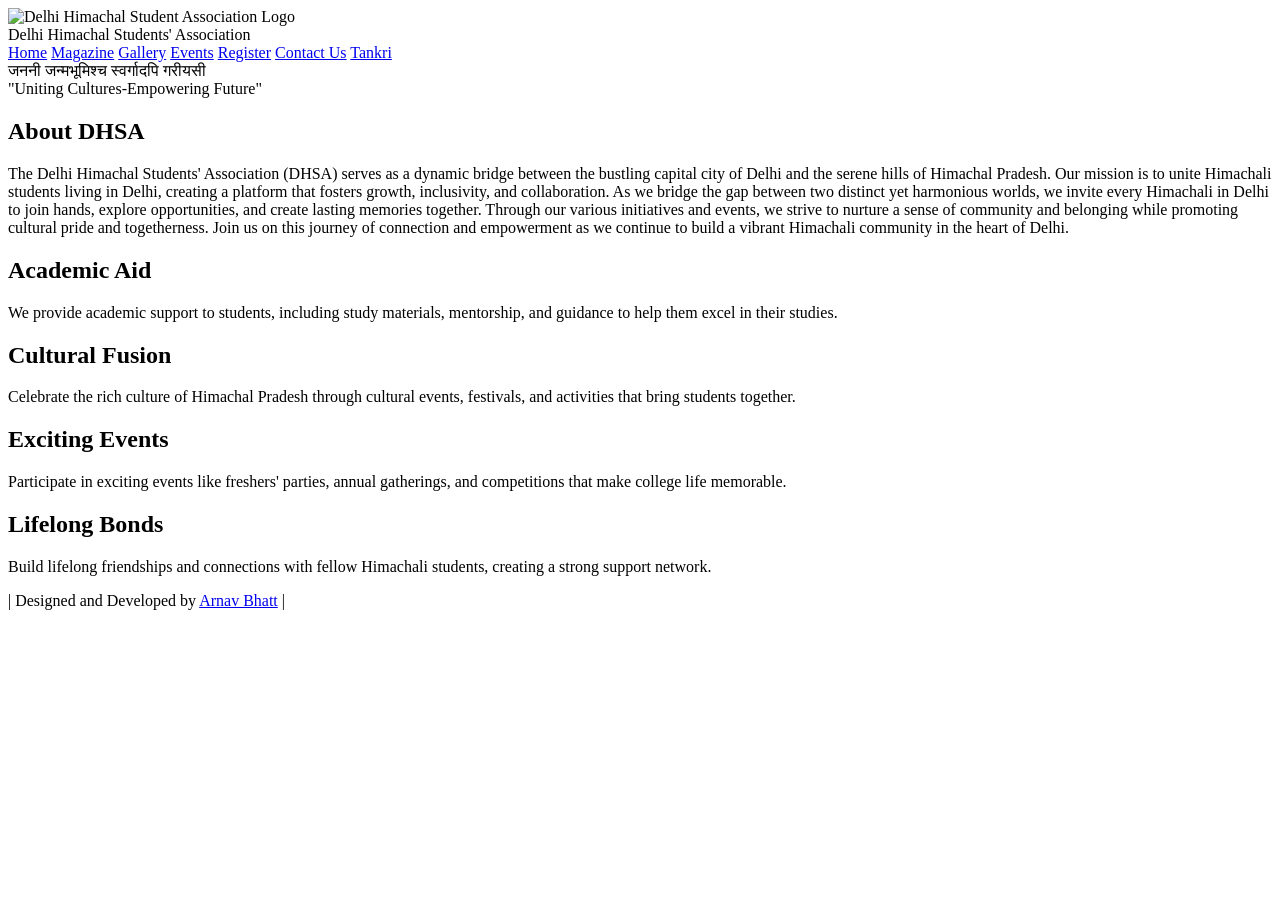
==== index.html @ e5ea649a "Update index.html" ====
<!DOCTYPE html>
<html lang="en">
<head>
    <meta charset="UTF-8">
    <meta name="viewport" content="width=device-width, initial-scale=1.0">
    <title>Delhi Himachal Student Association</title>
    <link rel="stylesheet" href="home.css">
    <link rel="preconnect" href="https://fonts.googleapis.com">
    <link rel="preconnect" href="https://fonts.gstatic.com" crossorigin>
    <link href="https://fonts.googleapis.com/css2?family=Playwrite+GB+S:ital,wght@0,100..400;1,100..400&display=swap" rel="stylesheet">
    <link href="https://fonts.googleapis.com/css2?family=Audiowide&family=Playwrite+GB+S:ital,wght@0,100..400;1,100..400&display=swap" rel="stylesheet">
</head>
<body>
    <div class="header-container">
        <div class="logo-container">
            <img src="background/logo.png" class="logo" alt="Delhi Himachal Student Association Logo">
            <div class="association-name">
                Delhi Himachal Students' Association
            </div>
        </div>
        <div class="navbar">
            <a href="home.html">Home</a>
            <a href="magazine.html">Magazine</a>
            <a href="gallery.html">Gallery</a>
            <a href="events.html">Events</a>
            <a href="register.html">Register</a>
            <a href="contact.html">Contact Us</a>
            <a href="tankri.html">Tankri</a>
            
        </div>
    </div>
    <div class="hinditext">
        जननी जन्मभूमिश्च स्वर्गादपि गरीयसी
    </div>
    <div class="engtext">
        "Uniting Cultures-Empowering Future"
    </div>
    <div class="about-dhsa">
        <h2>About DHSA</h2>
        <p>
            The Delhi Himachal Students' Association (DHSA) serves as a dynamic bridge between the bustling capital city of Delhi and the serene hills of Himachal Pradesh. Our mission is to unite Himachali students living in Delhi, creating a platform that fosters growth, inclusivity, and collaboration.

            As we bridge the gap between two distinct yet harmonious worlds, we invite every Himachali in Delhi to join hands, explore opportunities, and create lasting memories together. Through our various initiatives and events, we strive to nurture a sense of community and belonging while promoting cultural pride and togetherness.
            
            Join us on this journey of connection and empowerment as we continue to build a vibrant Himachali community in the heart of Delhi.
        </p>            
    </div>

    <!-- New Section: 4 Boxes in a 2x2 Matrix -->
    <div class="boxes-container">
        <div class="box">
            <h2>Academic Aid</h2>
            <p>
                We provide academic support to students, including study materials, mentorship, and guidance to help them excel in their studies.
            </p>
        </div>
        <div class="box">
            <h2>Cultural Fusion</h2>
            <p>
                Celebrate the rich culture of Himachal Pradesh through cultural events, festivals, and activities that bring students together.
            </p>
        </div>
        <div class="box">
            <h2>Exciting Events</h2>
            <p>
                Participate in exciting events like freshers' parties, annual gatherings, and competitions that make college life memorable.
            </p>
        </div>
        <div class="box">
            <h2>Lifelong Bonds</h2>
            <p>
                Build lifelong friendships and connections with fellow Himachali students, creating a strong support network.
            </p>
        </div>
    </div>

    <footer>
        | Designed and Developed by <a href="https://www.linkedin.com/in/arnav-kumar-7a6a58254/">Arnav Bhatt</a> |
    </footer>
</body>
</html>
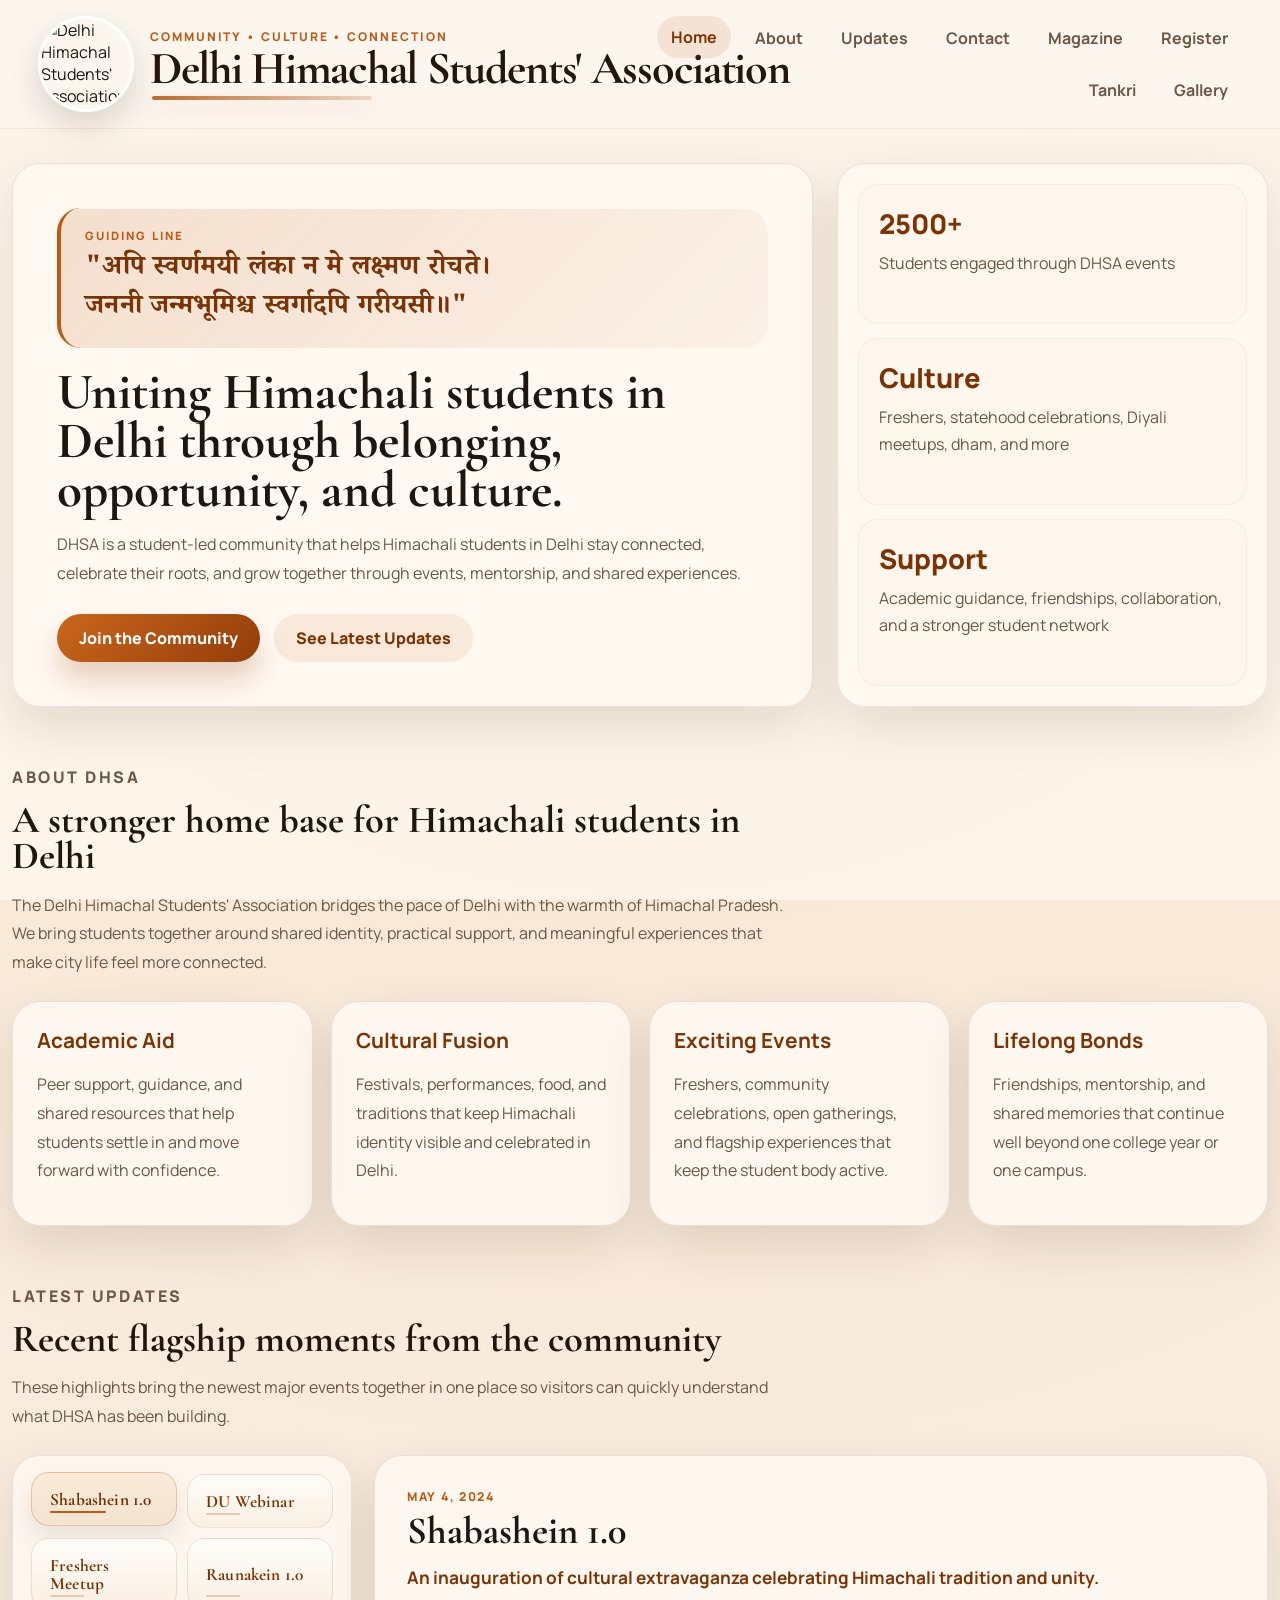
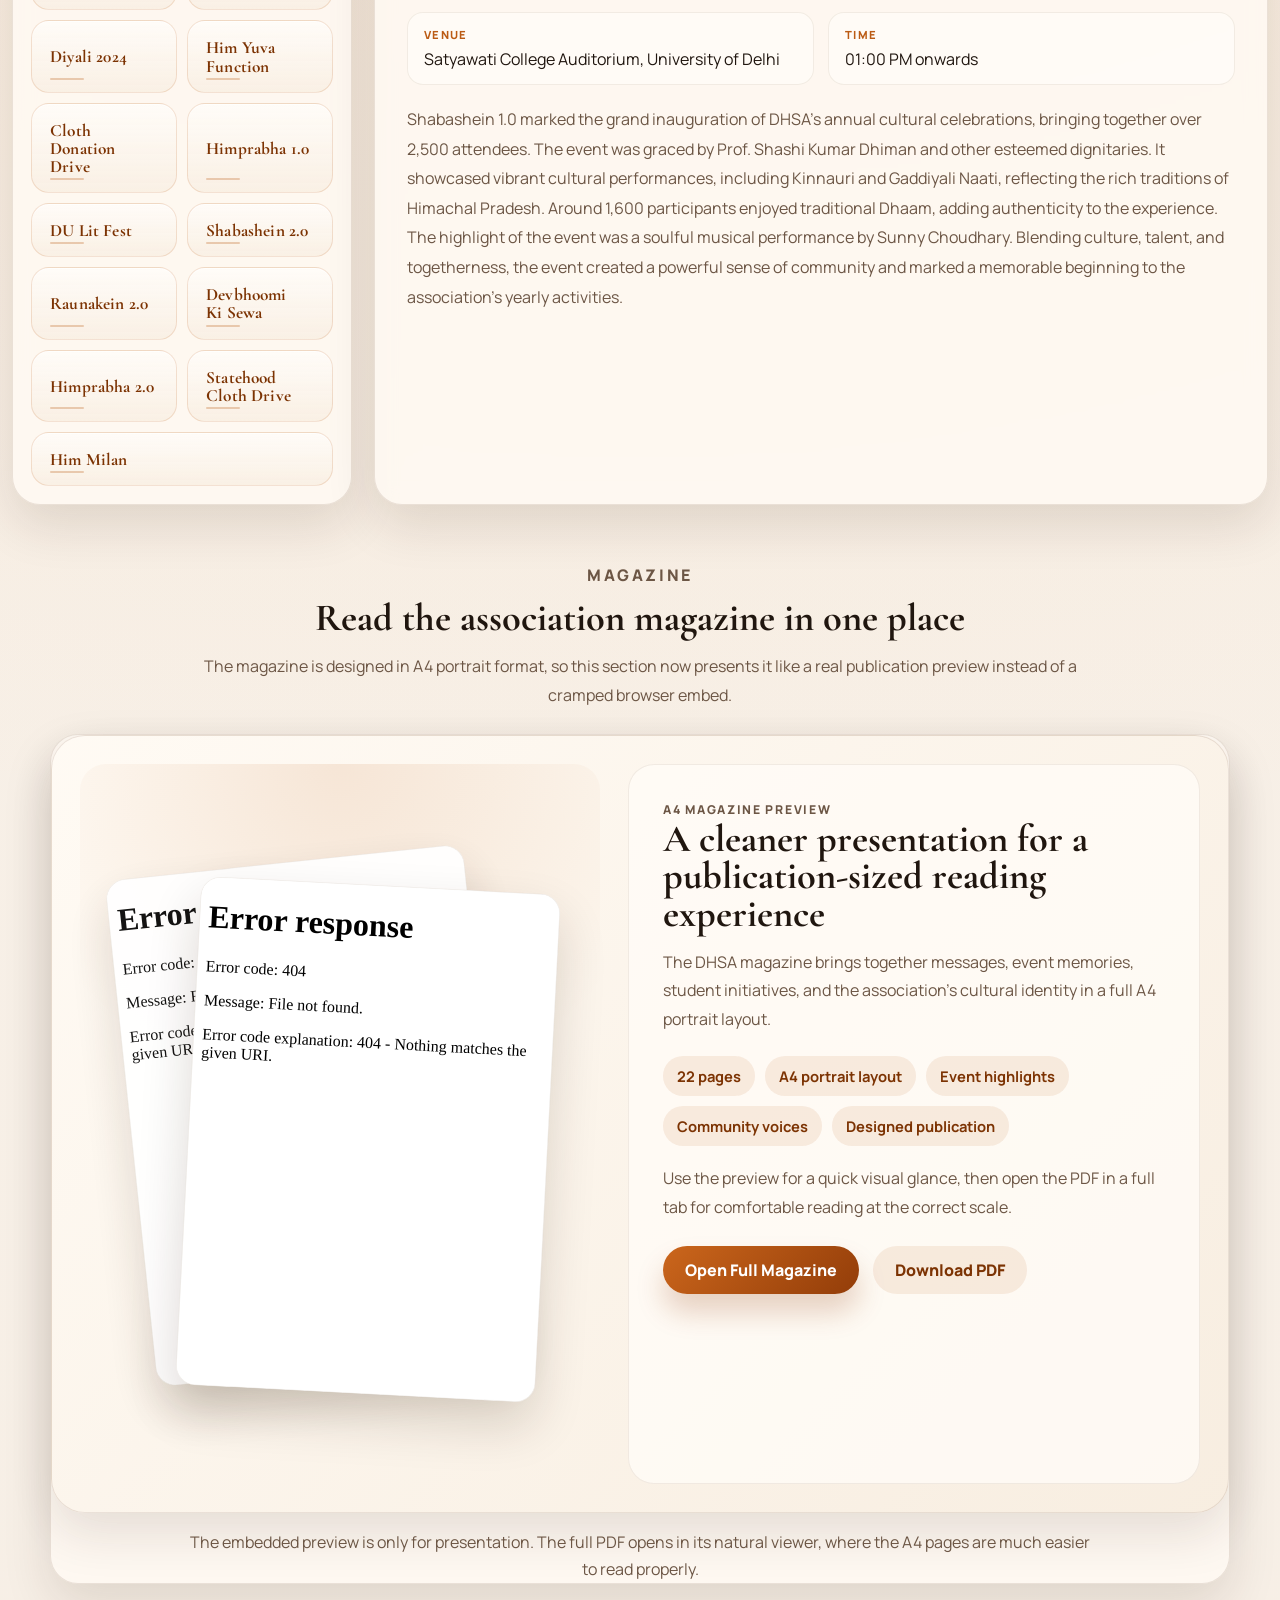
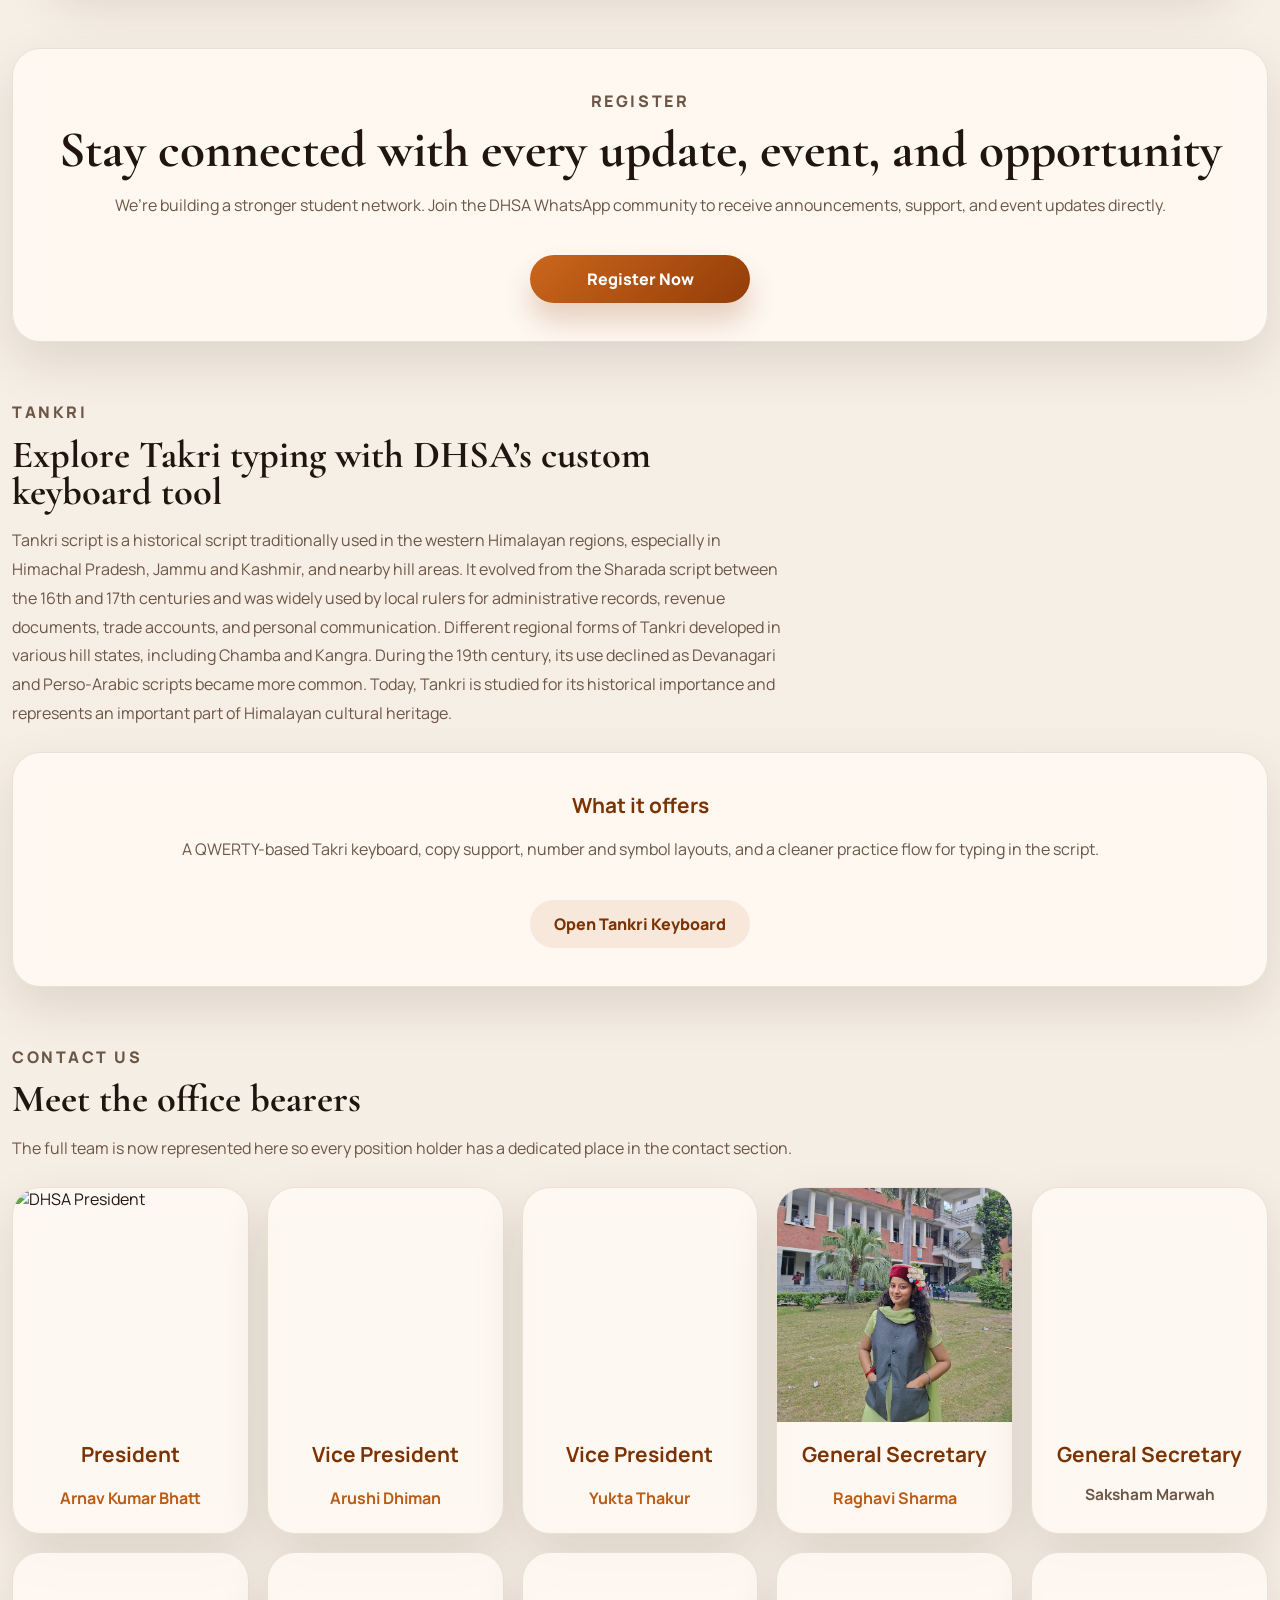
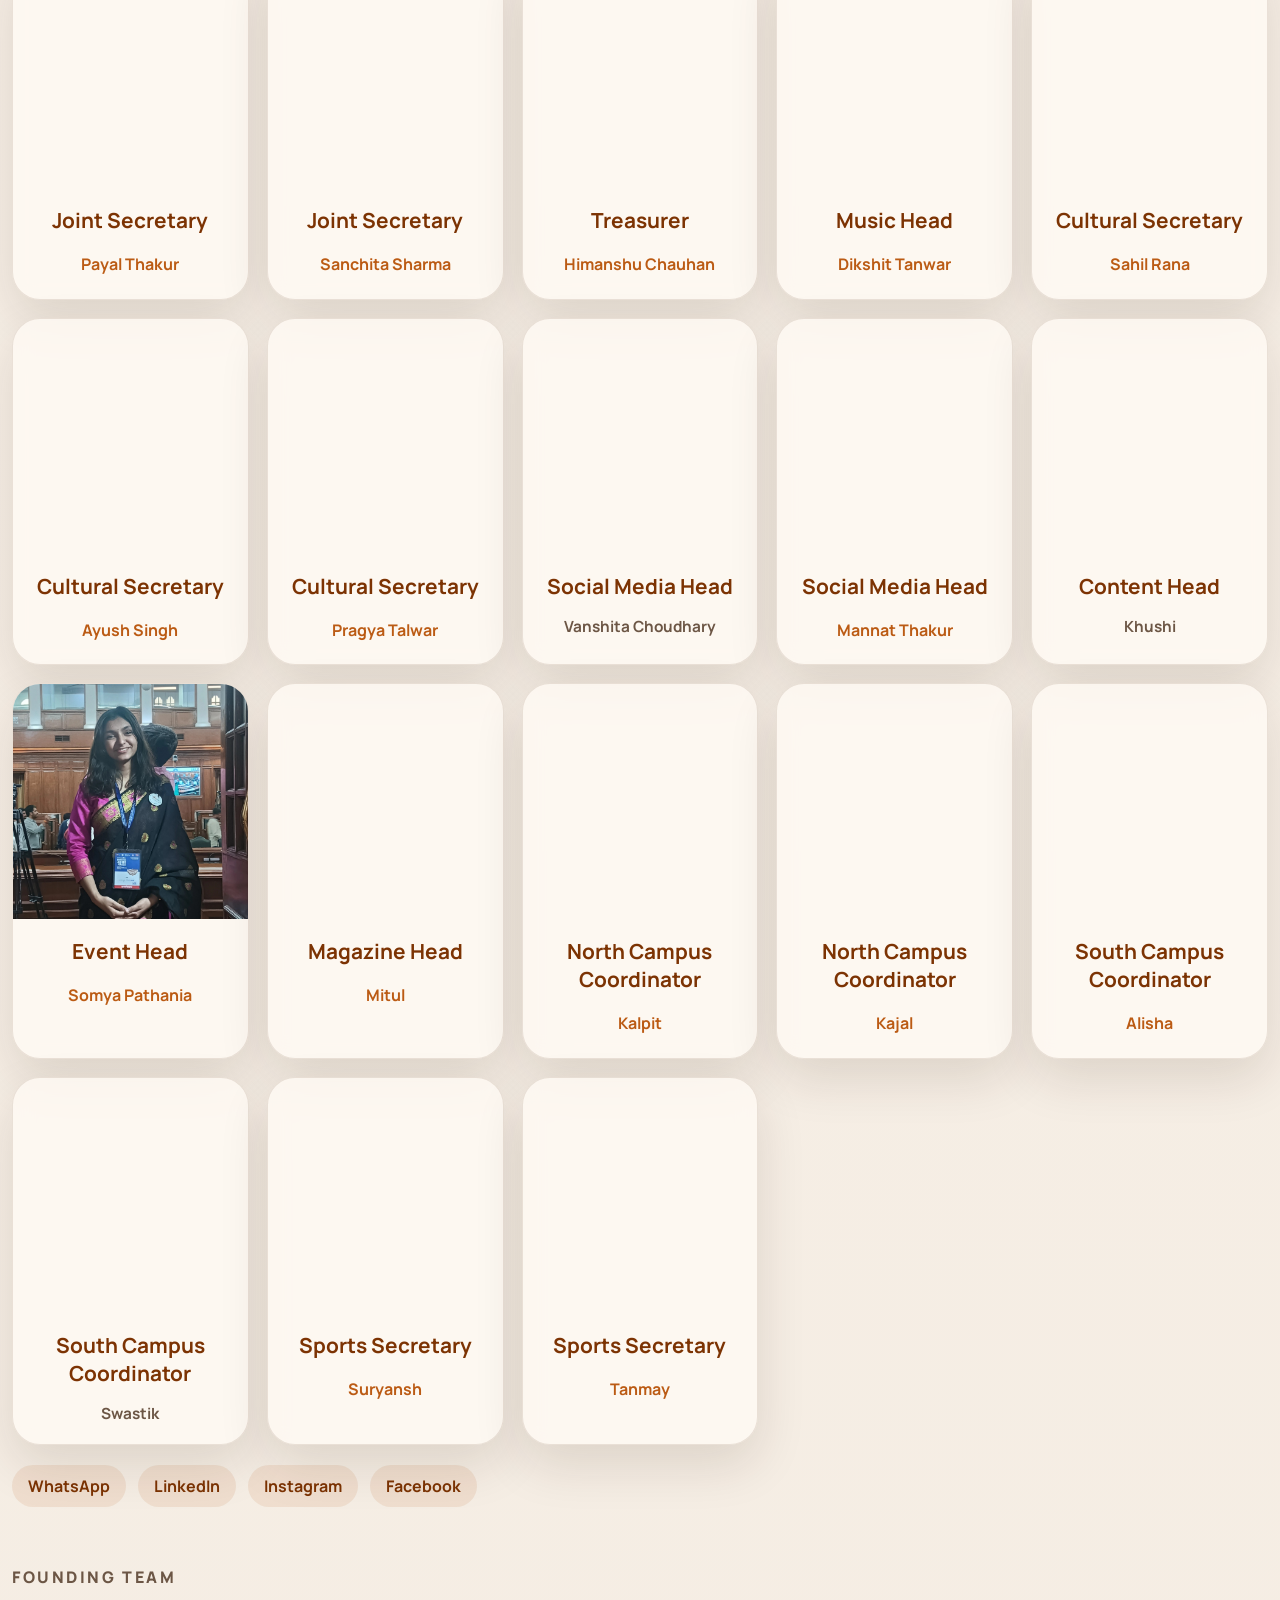
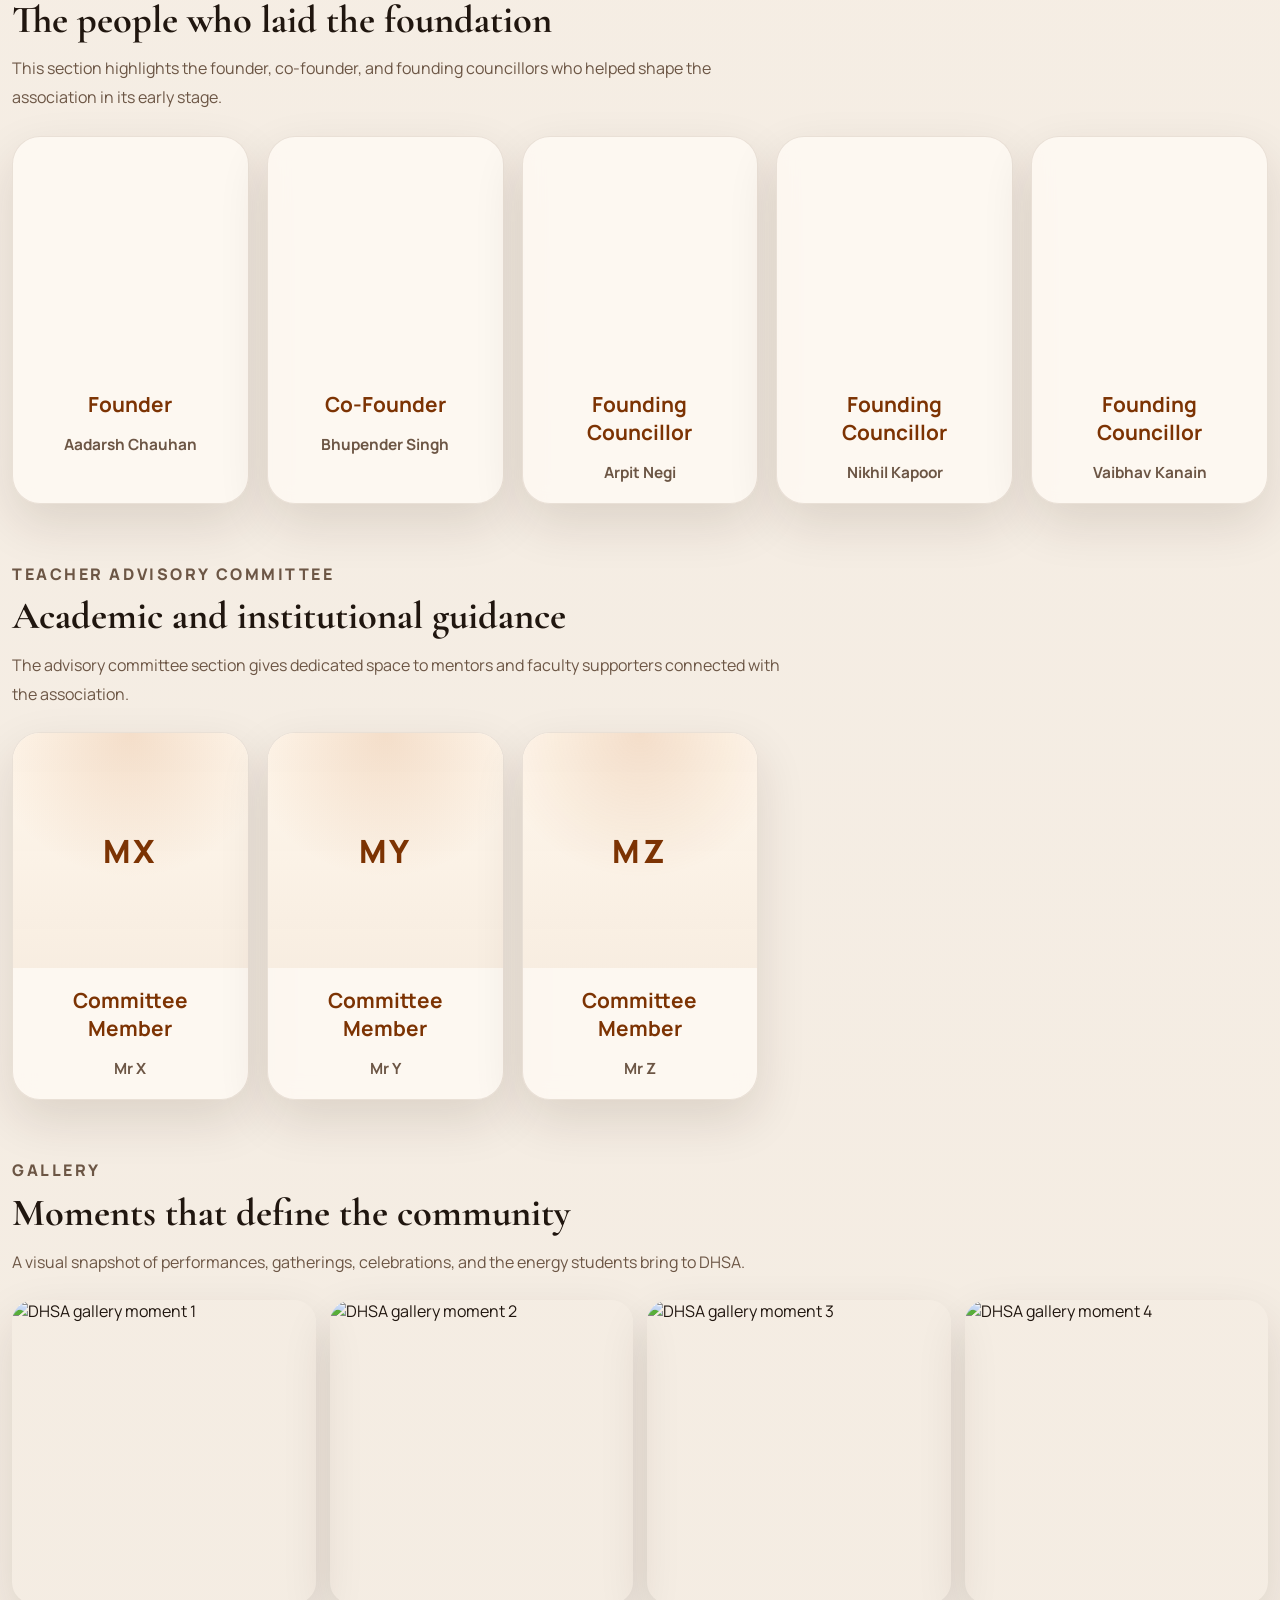
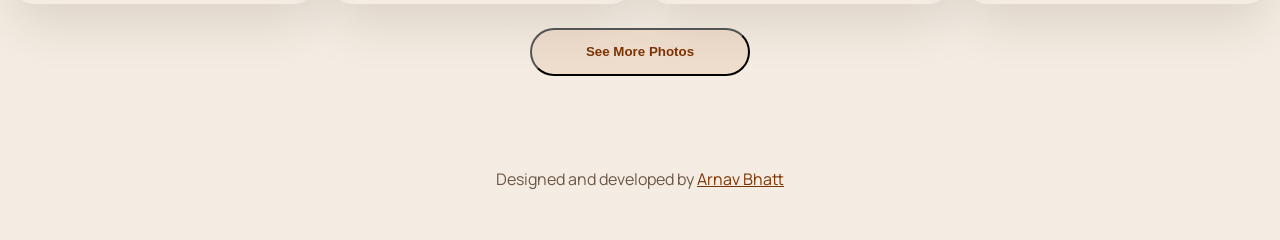
==== commit 23fc573e: "initial git-init" ====
--- a/index.html
+++ b/index.html
@@ -3,79 +3,645 @@
 <head>
     <meta charset="UTF-8">
     <meta name="viewport" content="width=device-width, initial-scale=1.0">
-    <title>Delhi Himachal Student Association</title>
+    <meta name="description" content="Delhi Himachal Students' Association connects Himachali students in Delhi through culture, support, events, and community.">
+    <title>Delhi Himachal Students' Association</title>
     <link rel="stylesheet" href="home.css">
-    <link rel="preconnect" href="https://fonts.googleapis.com">
-    <link rel="preconnect" href="https://fonts.gstatic.com" crossorigin>
-    <link href="https://fonts.googleapis.com/css2?family=Playwrite+GB+S:ital,wght@0,100..400;1,100..400&display=swap" rel="stylesheet">
-    <link href="https://fonts.googleapis.com/css2?family=Audiowide&family=Playwrite+GB+S:ital,wght@0,100..400;1,100..400&display=swap" rel="stylesheet">
 </head>
 <body>
-    <div class="header-container">
-        <div class="logo-container">
-            <img src="background/logo.png" class="logo" alt="Delhi Himachal Student Association Logo">
-            <div class="association-name">
-                Delhi Himachal Students' Association
+    <header class="site-header">
+        <div class="brand">
+            <img src="background/logo.png" alt="Delhi Himachal Students' Association logo" class="brand-logo" width="96" height="96" fetchpriority="high">
+            <div>
+                <p class="brand-kicker">Community • Culture • Connection</p>
+                <h1 class="brand-title">Delhi Himachal Students' Association</h1>
             </div>
         </div>
-        <div class="navbar">
-            <a href="home.html">Home</a>
-            <a href="magazine.html">Magazine</a>
-            <a href="gallery.html">Gallery</a>
-            <a href="events.html">Events</a>
-            <a href="register.html">Register</a>
-            <a href="contact.html">Contact Us</a>
-            <a href="tankri.html">Tankri</a>
-            
-        </div>
-    </div>
-    <div class="hinditext">
-        जननी जन्मभूमिश्च स्वर्गादपि गरीयसी
-    </div>
-    <div class="engtext">
-        "Uniting Cultures-Empowering Future"
-    </div>
-    <div class="about-dhsa">
-        <h2>About DHSA</h2>
-        <p>
-            The Delhi Himachal Students' Association (DHSA) serves as a dynamic bridge between the bustling capital city of Delhi and the serene hills of Himachal Pradesh. Our mission is to unite Himachali students living in Delhi, creating a platform that fosters growth, inclusivity, and collaboration.
-
-            As we bridge the gap between two distinct yet harmonious worlds, we invite every Himachali in Delhi to join hands, explore opportunities, and create lasting memories together. Through our various initiatives and events, we strive to nurture a sense of community and belonging while promoting cultural pride and togetherness.
-            
-            Join us on this journey of connection and empowerment as we continue to build a vibrant Himachali community in the heart of Delhi.
-        </p>            
-    </div>
-
-    <!-- New Section: 4 Boxes in a 2x2 Matrix -->
-    <div class="boxes-container">
-        <div class="box">
-            <h2>Academic Aid</h2>
-            <p>
-                We provide academic support to students, including study materials, mentorship, and guidance to help them excel in their studies.
-            </p>
-        </div>
-        <div class="box">
-            <h2>Cultural Fusion</h2>
-            <p>
-                Celebrate the rich culture of Himachal Pradesh through cultural events, festivals, and activities that bring students together.
-            </p>
-        </div>
-        <div class="box">
-            <h2>Exciting Events</h2>
-            <p>
-                Participate in exciting events like freshers' parties, annual gatherings, and competitions that make college life memorable.
-            </p>
-        </div>
-        <div class="box">
-            <h2>Lifelong Bonds</h2>
-            <p>
-                Build lifelong friendships and connections with fellow Himachali students, creating a strong support network.
-            </p>
-        </div>
-    </div>
-
-    <footer>
-        | Designed and Developed by <a href="https://www.linkedin.com/in/arnav-kumar-7a6a58254/">Arnav Bhatt</a> |
+        <button class="nav-toggle" type="button" aria-expanded="false" aria-controls="primary-nav" aria-label="Toggle navigation">
+            <span></span>
+            <span></span>
+            <span></span>
+        </button>
+        <nav class="site-nav" id="primary-nav" aria-label="Primary navigation">
+            <a href="#home">Home</a>
+            <a href="#about">About</a>
+            <a href="#updates">Updates</a>
+            <a href="#contact">Contact</a>
+            <a href="#magazine">Magazine</a>
+            <a href="#register">Register</a>
+            <a href="#tankri">Tankri</a>
+            <a href="#gallery">Gallery</a>
+        </nav>
+    </header>
+
+    <main>
+        <section class="hero section" id="home">
+            <div class="hero-copy">
+                <div class="hero-quote" aria-label="Sanskrit quote">
+                    <p class="quote-label">Guiding Line</p>
+                    <p class="quote-text">"अपि स्वर्णमयी लंका न मे लक्ष्मण रोचते।<br>
+जननी जन्मभूमिश्च स्वर्गादपि गरीयसी॥"</p>
+                </div>
+                <h2>Uniting Himachali students in Delhi through belonging, opportunity, and culture.</h2>
+                <p class="hero-text">
+                    DHSA is a student-led community that helps Himachali students in Delhi stay connected, celebrate their roots, and grow together through events, mentorship, and shared experiences.
+                </p>
+                <div class="hero-actions">
+                    <a class="button button-primary" href="#register">Join the Community</a>
+                    <a class="button button-secondary" href="#updates">See Latest Updates</a>
+                </div>
+            </div>
+            <div class="hero-panel">
+                <div class="stat-card">
+                    <span class="stat-value">2500+</span>
+                    <span class="stat-label">Students engaged through DHSA events</span>
+                </div>
+                <div class="stat-card">
+                    <span class="stat-value">Culture</span>
+                    <span class="stat-label">Freshers, statehood celebrations, Diyali meetups, dham, and more</span>
+                </div>
+                <div class="stat-card">
+                    <span class="stat-value">Support</span>
+                    <span class="stat-label">Academic guidance, friendships, collaboration, and a stronger student network</span>
+                </div>
+            </div>
+        </section>
+
+        <section class="section" id="about">
+            <div class="section-heading">
+                <p class="section-kicker">About DHSA</p>
+                <h2>A stronger home base for Himachali students in Delhi</h2>
+                <p>
+                    The Delhi Himachal Students' Association bridges the pace of Delhi with the warmth of Himachal Pradesh. We bring students together around shared identity, practical support, and meaningful experiences that make city life feel more connected.
+                </p>
+            </div>
+            <div class="feature-grid">
+                <article class="feature-card">
+                    <h3>Academic Aid</h3>
+                    <p>Peer support, guidance, and shared resources that help students settle in and move forward with confidence.</p>
+                </article>
+                <article class="feature-card">
+                    <h3>Cultural Fusion</h3>
+                    <p>Festivals, performances, food, and traditions that keep Himachali identity visible and celebrated in Delhi.</p>
+                </article>
+                <article class="feature-card">
+                    <h3>Exciting Events</h3>
+                    <p>Freshers, community celebrations, open gatherings, and flagship experiences that keep the student body active.</p>
+                </article>
+                <article class="feature-card">
+                    <h3>Lifelong Bonds</h3>
+                    <p>Friendships, mentorship, and shared memories that continue well beyond one college year or one campus.</p>
+                </article>
+            </div>
+        </section>
+
+        <section class="section" id="updates">
+            <div class="section-heading">
+                <p class="section-kicker">Latest Updates</p>
+                <h2>Recent flagship moments from the community</h2>
+                <p>These highlights bring the newest major events together in one place so visitors can quickly understand what DHSA has been building.</p>
+            </div>
+            <div class="updates-shell">
+                <div class="event-links" role="tablist" aria-label="Event updates">
+                    <button class="event-link is-active" type="button" role="tab" aria-selected="true" aria-expanded="true" data-event-title="Shabashein 1.0" data-event-date="May 4, 2024" data-event-venue="Satyawati College Auditorium, University of Delhi" data-event-time="01:00 PM onwards" data-event-summary="An inauguration of cultural extravaganza celebrating Himachali tradition and unity." data-event-description="Shabashein 1.0 marked the grand inauguration of DHSA's annual cultural celebrations, bringing together over 2,500 attendees. The event was graced by Prof. Shashi Kumar Dhiman and other esteemed dignitaries. It showcased vibrant cultural performances, including Kinnauri and Gaddiyali Naati, reflecting the rich traditions of Himachal Pradesh. Around 1,600 participants enjoyed traditional Dhaam, adding authenticity to the experience. The highlight of the event was a soulful musical performance by Sunny Choudhary. Blending culture, talent, and togetherness, the event created a powerful sense of community and marked a memorable beginning to the association's yearly activities.">Shabashein 1.0</button>
+                    <button class="event-link" type="button" role="tab" aria-selected="false" aria-expanded="false" data-event-title="DU Admissions Webinar" data-event-date="August 3, 2024" data-event-venue="Online (Virtual Session)" data-event-time="11:00 AM onwards" data-event-summary="A guidance session helping students navigate DU admissions with clarity and confidence." data-event-description="The DU Admissions Webinar was organized by DHSA to assist freshers in understanding the university admission process. The session featured Prof. Suneel Kumar, who provided step-by-step guidance on form filling, fee structures, and preference list strategies. With participation from over 1,000 students, the webinar addressed common doubts and challenges faced during admissions. The interactive format allowed attendees to engage directly and gain clarity. This initiative reflected DHSA's commitment to supporting students academically and ensuring a smooth transition into university life.">DU Webinar</button>
+                    <button class="event-link" type="button" role="tab" aria-selected="false" aria-expanded="false" data-event-title="Freshers Meetup" data-event-date="September 15, 2024" data-event-venue="Seminar Hall, Ramjas College, University of Delhi" data-event-time="03:00 PM onwards" data-event-summary="A warm and interactive gathering to welcome new members into the DHSA family." data-event-description="The Freshers Meetup marked the first interactive event for new members of DHSA, creating a welcoming and friendly environment. The event encouraged open interaction between seniors and freshers, helping build meaningful connections. A lively Naati dance brought everyone together, celebrating Himachali culture and traditions. The atmosphere was filled with enthusiasm, laughter, and bonding moments. This meetup successfully laid the foundation for strong relationships within the community, ensuring that freshers felt comfortable, included, and excited to begin their journey with DHSA.">Freshers Meetup</button>
+                    <button class="event-link" type="button" role="tab" aria-selected="false" aria-expanded="false" data-event-title="Raunakein 1.0" data-event-date="September 23, 2024" data-event-venue="Ramjas College Auditorium, University of Delhi" data-event-time="12:00 PM onwards" data-event-summary="A grand freshers celebration filled with culture, performances, and connection." data-event-description="Raunakein 1.0 served as the flagship freshers event of DHSA, welcoming new members with great enthusiasm and scale. With a turnout of over 2,500 students, the event featured mesmerizing performances including Kinnauri Naati, Mix Naati, and musical acts. Distinguished guests such as D.S. Negi and academic dignitaries enhanced the event's significance. Over 3,000 attendees relished traditional Himachali Dhaam, strengthening cultural connection. The event created an energetic and inclusive atmosphere, allowing freshers to bond with seniors while celebrating shared heritage. Raunakein successfully combined entertainment, culture, and community spirit, leaving a lasting impression on everyone present.">Raunakein 1.0</button>
+                    <button class="event-link" type="button" role="tab" aria-selected="false" aria-expanded="false" data-event-title="Diyali 2024" data-event-date="October 21, 2024" data-event-venue="KMC Canteen Lawn, University of Delhi" data-event-time="Evening onwards" data-event-summary="A festive Diwali celebration blending tradition, culture, and joy." data-event-description="Diyali 2024 transformed the venue into a vibrant festive mela, celebrating the spirit of Diwali with great enthusiasm. The event featured food stalls offering Himachali delicacies, jewelry stalls, and mehndi artists, creating a lively and colorful atmosphere. Cultural performances, including singing and traditional Naati, captivated the audience and highlighted Himachali heritage. As the evening progressed, an open DJ session energized the crowd, blending tradition with modern celebration. The event brought together students from diverse backgrounds, fostering unity and festive joy while creating unforgettable memories rooted in culture and celebration.">Diyali 2024</button>
+                    <button class="event-link" type="button" role="tab" aria-selected="false" aria-expanded="false" data-event-title="Him Yuva Jan Kalyan Sangathan Function" data-event-date="November 17, 2024" data-event-venue="DTC Colony, Shaadipur, Patel Nagar, Delhi" data-event-time="Not specified" data-event-summary="A cultural showcase highlighting Himachali traditions through performances and collaboration." data-event-description="DHSA proudly participated in the annual function of Him Yuva Jan Kalyan Sangathan, presenting a series of cultural performances. The event featured traditional dances such as Gaddiyali Naati and Mix Naati, along with an engaging skit titled Dhoban. Musical performances added charm to the evening, while renowned artists further elevated the program. The event concluded with a DJ session, blending traditional and modern elements. This participation allowed DHSA to represent Himachali culture on a broader platform and strengthened its connection with the community through vibrant artistic expression.">Him Yuva Function</button>
+                    <button class="event-link" type="button" role="tab" aria-selected="false" aria-expanded="false" data-event-title="Cloth Donation Drive" data-event-date="December 7, 2024" data-event-venue="BBM Depot, Mukherjee Nagar, Delhi" data-event-time="02:30 PM onwards" data-event-summary="A community service initiative spreading warmth, kindness, and social responsibility." data-event-description="The Cloth Donation Drive was organized by DHSA in collaboration with DKSA and Pehchan NGO to support underprivileged communities during winter. Volunteers distributed clothes, stationery, and essential supplies to those in need. The event witnessed generous contributions and active participation from members, ensuring its success. This initiative highlighted the importance of compassion and collective effort in making a difference. By addressing real community needs, DHSA reinforced its commitment to social responsibility and demonstrated how student-led efforts can create meaningful impact.">Cloth Donation Drive</button>
+                    <button class="event-link" type="button" role="tab" aria-selected="false" aria-expanded="false" data-event-title="Himprabha 1.0" data-event-date="January 25, 2025" data-event-venue="Academic Auditorium, Kirori Mal College, University of Delhi" data-event-time="11:00 AM to 03:00 PM" data-event-summary="A Statehood Day celebration reflecting Himachali pride, culture, and unity." data-event-description="On the auspicious occasion of the 54th Himachal Statehood Day, the Delhi Himachal Students Association organized Himprabha, a vibrant cultural celebration that brought together students to honor the rich heritage of Himachal Pradesh. The event featured inspiring addresses by distinguished guests Govind Singh Thakur and Chetan Bragata, who motivated the youth with their insights. Cultural performances, including Pahadi music and student acts, added a soulful essence to the gathering. The celebration concluded with an energetic DJ session, creating a joyful and memorable atmosphere filled with pride, unity, and festive spirit.">Himprabha 1.0</button>
+                    <button class="event-link" type="button" role="tab" aria-selected="false" aria-expanded="false" data-event-title="DU Literature Festival Collaboration" data-event-date="February 21-22, 2025" data-event-venue="Shri Ram College of Commerce (SRCC), University of Delhi" data-event-time="Not specified" data-event-summary="An academic collaboration blending literature, history, and intellectual discussions." data-event-description="DHSA collaborated with the Delhi University Literature Festival, contributing to a dynamic academic and cultural experience. The event included book launches such as The British Makeover of India and Yodha I & II, along with an academic discussion on European politics. Renowned personalities and dignitaries participated, offering valuable insights and perspectives. Students gained exposure to intellectual discourse, literature, and contemporary issues. This collaboration enhanced academic engagement and provided a platform for learning beyond classrooms, strengthening DHSA's presence in scholarly and cultural spaces.">DU Lit Fest</button>
+                    <button class="event-link" type="button" role="tab" aria-selected="false" aria-expanded="false" data-event-title="Shabashein 2.0" data-event-date="April 15, 2025" data-event-venue="Auditorium, Ramjas College, University of Delhi" data-event-time="Not specified" data-event-summary="A grand cultural fest celebrating Himachal Foundation Day with energy and tradition." data-event-description="Shabashein 2.0 was held to celebrate Himachal Foundation Day, bringing together students for a vibrant cultural fest. The event featured performances including Gaddiyali Naati, Lahauli dance, Jhamakada, and Gidda, showcasing diverse traditions of Himachal Pradesh. Esteemed guests Dr. Lal Singh and Umesh Dutt Sharma inspired the audience with their words. Musical performances by Honey Negi and Dony Chauhan energized the crowd. The event concluded with a lively DJ session, uniting everyone in celebration. It successfully highlighted cultural richness while strengthening community bonds and festive spirit.">Shabashein 2.0</button>
+                    <button class="event-link" type="button" role="tab" aria-selected="false" aria-expanded="false" data-event-title="Raunakein 2.0" data-event-date="September 13, 2025" data-event-venue="Ramjas College Auditorium, University of Delhi" data-event-time="11:00 AM onwards" data-event-summary="A vibrant freshers celebration filled with culture, music, and community spirit." data-event-description="Raunakein 2.0 marked another grand freshers celebration organized by the Delhi Himachal Students Association, welcoming new members with enthusiasm and cultural pride. The event featured a series of engaging performances, including traditional Naati, cultural acts, and musical showcases that reflected the rich heritage of Himachal Pradesh. The presence of Chief Guest Sh. Ashish Chauhan added significance to the occasion. Attendees also enjoyed traditional Dhaam and an energetic open DJ session. The event created a lively and inclusive atmosphere, helping freshers connect, celebrate, and become part of the DHSA community.">Raunakein 2.0</button>
+                    <button class="event-link" type="button" role="tab" aria-selected="false" aria-expanded="false" data-event-title="Devbhoomi Ki Sewa - Cloth Donation Drive" data-event-date="October 19, 2025" data-event-venue="Kau Village, Bali Chowki, Mandi District, Himachal Pradesh" data-event-time="Not specified" data-event-summary="A humanitarian initiative bringing relief, hope, and solidarity to flood-affected communities." data-event-description="Under the initiative Devbhoomi Ki Sewa, the Delhi Himachal Students Association organized a Cloth Donation Drive to support families affected by floods and landslides in Himachal Pradesh. Conducted in collaboration with Delhi Kinnaur Students Association and Lahaul Spiti Students Association, the drive focused on distributing relief kits, essential clothing, and stationery to those in need. The initiative addressed the severe impact of monsoon disasters, providing both immediate aid and emotional support. Volunteers worked selflessly to ensure assistance reached every household, spreading hope, warmth, and positivity during difficult times while reinforcing the spirit of community service.">Devbhoomi Ki Sewa</button>
+                    <button class="event-link" type="button" role="tab" aria-selected="false" aria-expanded="false" data-event-title="Himprabha 2.0" data-event-date="January 24, 2026" data-event-venue="Academic Auditorium, Kirori Mal College (KMC), University of Delhi" data-event-time="11:00 AM onwards" data-event-summary="An academic seminar fostering dialogue, awareness, and digital responsibility among youth." data-event-description="Himprabha 2.0 was organized by the Delhi Himachal Students Association on the occasion of Himachal Pradesh Statehood Day, focusing on empowering youth through meaningful dialogue and awareness. Centered around the theme of discerning and challenging divisive digital narratives, the seminar provided a platform for thoughtful discussions and knowledge exchange. Esteemed guests Shri Padam Lal Negi and IPS officer Shalini Agnihotri delivered insightful talks, inspiring students to engage responsibly in the digital space. The event successfully combined academic discourse with social relevance, encouraging critical thinking, informed perspectives, and responsible participation among the youth.">Himprabha 2.0</button>
+                    <button class="event-link" type="button" role="tab" aria-selected="false" aria-expanded="false" data-event-title="Cloth Donation Drive (Statehood Day Initiative)" data-event-date="January 25, 2026" data-event-venue="Sanjay Basti, Timarpur, Delhi" data-event-time="02:00 PM onwards" data-event-summary="A community-driven initiative spreading warmth, compassion, and support to those in need." data-event-description="On the occasion of the 56th Himachal Pradesh Statehood Day, the Delhi Himachal Students Association collaborated with the Lahaul & Spiti Cultural Association to organize a Cloth Donation Drive. The initiative aimed to support underprivileged communities by distributing essential clothing and resources. Volunteers actively participated in collecting and distributing donations, ensuring that help reached those in need. The drive reflected the spirit of unity, kindness, and social responsibility. By combining celebration with service, the event highlighted the importance of giving back to society and making a meaningful impact in people's lives.">Statehood Cloth Drive</button>
+                    <button class="event-link" type="button" role="tab" aria-selected="false" aria-expanded="false" data-event-title="Him Milan - Samaveshi Rajya Samvaad" data-event-date="March 12, 2026" data-event-venue="Bhim Hall, Dr. Ambedkar International Centre" data-event-time="02:00 PM onwards" data-event-summary="An initiative promoting inclusive dialogue, cultural exchange, and community engagement." data-event-description="Him Milan - Samaveshi Rajya Samvaad (Himachal Pradesh Chapter) was organized to foster meaningful discussions on inclusive development, cultural identity, and community engagement. The event brought together participants to exchange ideas and perspectives on building a more inclusive state dialogue. It was graced by esteemed dignitaries including Shri Anurag Thakur, Hon'ble Member of Parliament and Chairman of the Parliamentary Standing Committee on Coal, Mines and Steel, and Shri Ajay Kumar Yadav, IPS, Principal Resident Commissioner of Himachal Pradesh. The event also featured vibrant cultural performances such as Naati, Harul, Kinnauri dance, Himachali Gidda, Gaddiyali, and Dogri dance, celebrating the rich cultural diversity of the region.">Him Milan</button>
+                </div>
+                <article class="event-detail-card" id="event-detail-card" aria-live="polite">
+                    <button class="event-detail-close" id="event-detail-close" type="button" aria-label="Close event details">Close</button>
+                    <p class="event-detail-date" id="event-date">May 4, 2024</p>
+                    <h3 id="event-title">Shabashein 1.0</h3>
+                    <p class="event-detail-summary" id="event-summary">An inauguration of cultural extravaganza celebrating Himachali tradition and unity.</p>
+                    <div class="event-meta">
+                        <div class="event-meta-item">
+                            <span class="event-meta-label">Venue</span>
+                            <span id="event-venue">Satyawati College Auditorium, University of Delhi</span>
+                        </div>
+                        <div class="event-meta-item">
+                            <span class="event-meta-label">Time</span>
+                            <span id="event-time">01:00 PM onwards</span>
+                        </div>
+                    </div>
+                    <p class="event-detail-description" id="event-description">Shabashein 1.0 marked the grand inauguration of DHSA's annual cultural celebrations, bringing together over 2,500 attendees. The event was graced by Prof. Shashi Kumar Dhiman and other esteemed dignitaries. It showcased vibrant cultural performances, including Kinnauri and Gaddiyali Naati, reflecting the rich traditions of Himachal Pradesh. Around 1,600 participants enjoyed traditional Dhaam, adding authenticity to the experience. The highlight of the event was a soulful musical performance by Sunny Choudhary. Blending culture, talent, and togetherness, the event created a powerful sense of community and marked a memorable beginning to the association's yearly activities.</p>
+                </article>
+            </div>
+        </section>
+
+        <section class="section" id="magazine">
+            <div class="section-heading">
+                <p class="section-kicker">Magazine</p>
+                <h2>Read the association magazine in one place</h2>
+                <p>The magazine is designed in A4 portrait format, so this section now presents it like a real publication preview instead of a cramped browser embed.</p>
+            </div>
+            <div class="magazine-shell">
+                <div class="magazine-showcase">
+                    <div class="magazine-preview-stack" aria-label="Magazine preview">
+                        <article class="a4-sheet a4-sheet-back">
+                            <div class="a4-frame">
+                                <iframe src="magazine.pdf#page=2&view=FitH" title="DHSA Magazine inside preview"></iframe>
+                            </div>
+                        </article>
+                        <article class="a4-sheet a4-sheet-front">
+                            <div class="a4-frame">
+                                <iframe src="magazine.pdf#page=1&view=FitH" title="DHSA Magazine cover preview"></iframe>
+                            </div>
+                        </article>
+                    </div>
+                    <div class="magazine-copy">
+                        <p class="magazine-label">A4 Magazine Preview</p>
+                        <h3>A cleaner presentation for a publication-sized reading experience</h3>
+                        <p>
+                            The DHSA magazine brings together messages, event memories, student initiatives, and the association’s cultural identity in a full A4 portrait layout.
+                        </p>
+                        <div class="magazine-points">
+                            <span>22 pages</span>
+                            <span>A4 portrait layout</span>
+                            <span>Event highlights</span>
+                            <span>Community voices</span>
+                            <span>Designed publication</span>
+                        </div>
+                        <p class="magazine-note">Use the preview for a quick visual glance, then open the PDF in a full tab for comfortable reading at the correct scale.</p>
+                        <div class="section-actions magazine-actions">
+                            <a class="button button-primary" href="magazine.pdf" target="_blank" rel="noreferrer">Open Full Magazine</a>
+                            <a class="button button-secondary" href="magazine.pdf" download="DHSA-magazine.pdf">Download PDF</a>
+                        </div>
+                    </div>
+                </div>
+                <div class="magazine-inline-note">
+                    The embedded preview is only for presentation. The full PDF opens in its natural viewer, where the A4 pages are much easier to read properly.
+                </div>
+            </div>
+        </section>
+
+        <section class="section cta-section" id="register">
+            <div class="cta-card">
+                <div>
+                    <p class="section-kicker">Register</p>
+                    <h2>Stay connected with every update, event, and opportunity</h2>
+                    <p>We’re building a stronger student network. Join the DHSA WhatsApp community to receive announcements, support, and event updates directly.</p>
+                </div>
+                <a class="button button-primary" href="https://chat.whatsapp.com/Izy6qkaCigiL4ofra6x8TB?fbclid=PAZXh0bgNhZW0CMTEAAaZRgKftotMNH6ywAkg3F0jr5m62LGdamoCbwUee0FBLxQIJrZbGDVyPAfo_aem_Bg9y0JicA2pCn4uFkURWmQ" target="_blank" rel="noreferrer">Register Now</a>
+            </div>
+        </section>
+
+        <section class="section" id="tankri">
+            <div class="section-heading">
+                <p class="section-kicker">Tankri</p>
+                <h2>Explore Takri typing with DHSA’s custom keyboard tool</h2>
+                <p>Tankri script is a historical script traditionally used in the western Himalayan regions, especially in Himachal Pradesh, Jammu and Kashmir, and nearby hill areas. It evolved from the Sharada script between the 16th and 17th centuries and was widely used by local rulers for administrative records, revenue documents, trade accounts, and personal communication. Different regional forms of Tankri developed in various hill states, including Chamba and Kangra. During the 19th century, its use declined as Devanagari and Perso-Arabic scripts became more common. Today, Tankri is studied for its historical importance and represents an important part of Himalayan cultural heritage.</p>
+            </div>
+            <div class="tankri-card">
+                <div>
+                    <h3>What it offers</h3>
+                    <p>A QWERTY-based Takri keyboard, copy support, number and symbol layouts, and a cleaner practice flow for typing in the script.</p>
+                </div>
+                <a class="button button-secondary" href="tankri.html">Open Tankri Keyboard</a>
+            </div>
+        </section>
+
+        <section class="section" id="contact">
+            <div class="section-heading">
+                <p class="section-kicker">Contact Us</p>
+                <h2>Meet the office bearers</h2>
+                <p>The full team is now represented here so every position holder has a dedicated place in the contact section.</p>
+            </div>
+            <div class="profile-grid">
+                <article class="profile-card">
+                    <img src="core panel/president.JPG" alt="DHSA President" loading="lazy" decoding="async">
+                    <div class="profile-body">
+                        <h3>President</h3>
+                        <a class="profile-name" href="https://www.instagram.com/arnavkbhatt/" target="_blank" rel="noreferrer">Arnav Kumar Bhatt</a>
+                    </div>
+                </article>
+                <article class="profile-card">
+                    <img src="core panel/vp arushi.jpg" alt="DHSA Vice-President Arushi Dhiman" loading="lazy" decoding="async">
+                    <div class="profile-body">
+                        <h3>Vice President</h3>
+                        <a class="profile-name" href="https://www.instagram.com/arushidhiman_/" target="_blank" rel="noreferrer">Arushi Dhiman</a>
+                    </div>
+                </article>
+                <article class="profile-card">
+                    <img src="core panel/vp.jpg" alt="DHSA Vice-President Yukta Thakur" loading="lazy" decoding="async">
+                    <div class="profile-body">
+                        <h3>Vice President</h3>
+                        <a class="profile-name" href="https://www.instagram.com/___yuktathakur___/" target="_blank" rel="noreferrer">Yukta Thakur</a>
+                    </div>
+                </article>
+                <article class="profile-card">
+                    <img src="core panel/gensec raghavi.jpg" alt="DHSA General Secretary Raghavi Sharma" loading="lazy" decoding="async">
+                    <div class="profile-body">
+                        <h3>General Secretary</h3>
+                        <a class="profile-name" href="https://www.instagram.com/raghvi_0709/" target="_blank" rel="noreferrer">Raghavi Sharma</a>
+                    </div>
+                </article>
+                <article class="profile-card">
+                    <img src="core panel/gensec saksham.jpg" alt="DHSA General Secretary Saksham Marwah" loading="lazy" decoding="async">
+                    <div class="profile-body">
+                        <h3>General Secretary</h3>
+                        <p class="profile-name">Saksham Marwah</p>
+                    </div>
+                </article>
+                <article class="profile-card">
+                    <img src="core panel/jointsec payal.jpg" alt="DHSA Joint Secretary Payal Thakur" loading="lazy" decoding="async">
+                    <div class="profile-body">
+                        <h3>Joint Secretary</h3>
+                        <a class="profile-name" href="https://www.instagram.com/paaylll_/" target="_blank" rel="noreferrer">Payal Thakur</a>
+                    </div>
+                </article>
+                <article class="profile-card">
+                    <img src="core panel/jointsec sanchita.jpg" alt="DHSA Joint Secretary Sanchita Sharma" loading="lazy" decoding="async">
+                    <div class="profile-body">
+                        <h3>Joint Secretary</h3>
+                        <a class="profile-name" href="https://www.instagram.com/sanchittaasharma/" target="_blank" rel="noreferrer">Sanchita Sharma</a>
+                    </div>
+                </article>
+                <article class="profile-card">
+                    <img src="core panel/treasurer Himanshu.JPG" alt="DHSA Treasurer Himanshu Chauhan" loading="lazy" decoding="async">
+                    <div class="profile-body">
+                        <h3>Treasurer</h3>
+                        <a class="profile-name" href="https://www.instagram.com/himanshuchauhan8981/" target="_blank" rel="noreferrer">Himanshu Chauhan</a>
+                    </div>
+                </article>
+                <article class="profile-card">
+                    <img src="core panel/music head dikshit.jpg" alt="DHSA Music Head Dikshit Tanwar" loading="lazy" decoding="async">
+                    <div class="profile-body">
+                        <h3>Music Head</h3>
+                        <a class="profile-name" href="https://www.instagram.com/the.kadhi_chowl/" target="_blank" rel="noreferrer">Dikshit Tanwar</a>
+                    </div>
+                </article>
+                <article class="profile-card">
+                    <img src="core panel/culsec 2 sahil.jpg" alt="DHSA Cultural Secretary Sahil Rana" loading="lazy" decoding="async">
+                    <div class="profile-body">
+                        <h3>Cultural Secretary</h3>
+                        <a class="profile-name" href="https://www.instagram.com/_sahilrana_33/" target="_blank" rel="noreferrer">Sahil Rana</a>
+                    </div>
+                </article>
+                <article class="profile-card">
+                    <img src="core panel/culsec 3 ayushsingh.jpg" alt="DHSA Cultural Secretary Ayush Singh" loading="lazy" decoding="async">
+                    <div class="profile-body">
+                        <h3>Cultural Secretary</h3>
+                        <a class="profile-name" href="https://www.instagram.com/yaitzayush/" target="_blank" rel="noreferrer">Ayush Singh</a>
+                    </div>
+                </article>
+                <article class="profile-card">
+                    <img src="core panel/culsec 1 pragya.jpg" alt="DHSA Cultural Secretary Pragya Talwar" loading="lazy" decoding="async">
+                    <div class="profile-body">
+                        <h3>Cultural Secretary</h3>
+                        <a class="profile-name" href="https://www.instagram.com/pr.agya_/" target="_blank" rel="noreferrer">Pragya Talwar</a>
+                    </div>
+                </article>
+                <article class="profile-card">
+                    <img src="core panel/sm head vanshita.jpg" alt="DHSA Social Media Head Vanshita Choudhary" loading="lazy" decoding="async">
+                    <div class="profile-body">
+                        <h3>Social Media Head</h3>
+                        <p class="profile-name">Vanshita Choudhary</p>
+                    </div>
+                </article>
+                <article class="profile-card">
+                    <img src="core panel/sm head mannat.jpg" alt="DHSA Social Media Head Mannat Thakur" loading="lazy" decoding="async">
+                    <div class="profile-body">
+                        <h3>Social Media Head</h3>
+                        <a class="profile-name" href="https://www.instagram.com/m4nnat.t/" target="_blank" rel="noreferrer">Mannat Thakur</a>
+                    </div>
+                </article>
+                <article class="profile-card">
+                    <img src="core panel/contenthead khushi.JPG" alt="DHSA Content Head Khushi" loading="lazy" decoding="async">
+                    <div class="profile-body">
+                        <h3>Content Head</h3>
+                        <p class="profile-name">Khushi</p>
+                    </div>
+                </article>
+                <article class="profile-card">
+                    <img src="core panel/event head somya Pathania.jpg" alt="DHSA Event Head Somya Pathania" loading="lazy" decoding="async">
+                    <div class="profile-body">
+                        <h3>Event Head</h3>
+                        <a class="profile-name" href="https://www.instagram.com/thesomyapathania/" target="_blank" rel="noreferrer">Somya Pathania</a>
+                    </div>
+                </article>
+                <article class="profile-card">
+                    <img src="core panel/magazine head mitul.jpg" alt="DHSA Magazine Head Mitul" loading="lazy" decoding="async">
+                    <div class="profile-body">
+                        <h3>Magazine Head</h3>
+                        <a class="profile-name" href="https://www.instagram.com/_mitulranaa/" target="_blank" rel="noreferrer">Mitul</a>
+                    </div>
+                </article>
+                <article class="profile-card">
+                    <img src="core panel/north cc  kalpit.jpg" alt="DHSA North Campus Coordinator Kalpit" loading="lazy" decoding="async">
+                    <div class="profile-body">
+                        <h3>North Campus Coordinator</h3>
+                        <a class="profile-name" href="https://www.instagram.com/.k.a.l.p.i.t./" target="_blank" rel="noreferrer">Kalpit</a>
+                    </div>
+                </article>
+                <article class="profile-card">
+                    <img src="core panel/north cc kajal.jpg" alt="DHSA North Campus Coordinator Kajal" loading="lazy" decoding="async">
+                    <div class="profile-body">
+                        <h3>North Campus Coordinator</h3>
+                        <a class="profile-name" href="https://www.instagram.com/_kajallllllllllllll/" target="_blank" rel="noreferrer">Kajal</a>
+                    </div>
+                </article>
+                <article class="profile-card">
+                    <img src="core panel/south cc alisha.JPG" alt="DHSA South Campus Coordinator Alisha" loading="lazy" decoding="async">
+                    <div class="profile-body">
+                        <h3>South Campus Coordinator</h3>
+                        <a class="profile-name" href="https://www.instagram.com/alishaa_.06/" target="_blank" rel="noreferrer">Alisha</a>
+                    </div>
+                </article>
+                <article class="profile-card">
+                    <img src="core panel/south cc swastik.jpg" alt="DHSA South Campus Coordinator Swastik" loading="lazy" decoding="async">
+                    <div class="profile-body">
+                        <h3>South Campus Coordinator</h3>
+                        <p class="profile-name">Swastik</p>
+                    </div>
+                </article>
+                <article class="profile-card">
+                    <img src="core panel/sportssec suryansh.jpg" alt="DHSA Sports Secretary Suryansh" loading="lazy" decoding="async">
+                    <div class="profile-body">
+                        <h3>Sports Secretary</h3>
+                        <a class="profile-name" href="https://www.instagram.com/_.suryansh_s/" target="_blank" rel="noreferrer">Suryansh</a>
+                    </div>
+                </article>
+                <article class="profile-card">
+                    <img src="core panel/sportssec tanmay.jpg" alt="DHSA Sports Secretary Tanmay" loading="lazy" decoding="async">
+                    <div class="profile-body">
+                        <h3>Sports Secretary</h3>
+                        <a class="profile-name" href="https://www.instagram.com/___tanmaysharmaa___/" target="_blank" rel="noreferrer">Tanmay</a>
+                    </div>
+                </article>
+                
+            </div>
+            <div class="social-row">
+                <a href="https://chat.whatsapp.com/Izy6qkaCigiL4ofra6x8TB?fbclid=PAZXh0bgNhZW0CMTEAAaZRgKftotMNH6ywAkg3F0jr5m62LGdamoCbwUee0FBLxQIJrZbGDVyPAfo_aem_Bg9y0JicA2pCn4uFkURWmQ" target="_blank" rel="noreferrer">WhatsApp</a>
+                <a href="https://www.linkedin.com/in/delhi-himachal-students-association-dhsa-2864a3353?utm_source=share&utm_campaign=share_via&utm_content=profile&utm_medium=android_app" target="_blank" rel="noreferrer">LinkedIn</a>
+                <a href="https://www.instagram.com/delhi_himachal_association?utm_source=ig_web_button_share_sheet&igsh=ZDNlZDc0MzIxNw==" target="_blank" rel="noreferrer">Instagram</a>
+                <a href="https://www.facebook.com/share/15BqE5TwpE/" target="_blank" rel="noreferrer">Facebook</a>
+            </div>
+        </section>
+
+        <section class="section" id="founding-team">
+            <div class="section-heading">
+                <p class="section-kicker">Founding Team</p>
+                <h2>The people who laid the foundation</h2>
+                <p>This section highlights the founder, co-founder, and founding councillors who helped shape the association in its early stage.</p>
+            </div>
+            <div class="profile-grid profile-grid-wide">
+                <article class="profile-card">
+                    <img src="founders/AC.jpg" alt="Founder Aadarsh Chauhan" loading="lazy" decoding="async">
+                    <div class="profile-body">
+                        <h3>Founder</h3>
+                        <p class="profile-name">Aadarsh Chauhan</p>
+                    </div>
+                </article>
+                <article class="profile-card">
+                    <img src="founders/BS.jpg" alt="Co-Founder Bhupender Singh" loading="lazy" decoding="async">
+                    <div class="profile-body">
+                        <h3>Co-Founder</h3>
+                        <p class="profile-name">Bhupender Singh</p>
+                    </div>
+                </article>
+                <article class="profile-card">
+                     <img src="founders/AN.jpg" alt="Founding Councillor Arpit Negi" loading="lazy" decoding="async">
+                    <div class="profile-body">
+                        <h3>Founding Councillor</h3>
+                        <p class="profile-name">Arpit Negi</p>
+                    </div>
+                </article>
+                <article class="profile-card">
+                    <img src="founders/NK.jpg" alt="Founding Councillor Nikhil Kapoor" loading="lazy" decoding="async">
+                    <div class="profile-body">
+                        <h3>Founding Councillor</h3>
+                        <p class="profile-name">Nikhil Kapoor</p>
+                    </div>
+                </article>
+                <article class="profile-card">
+                    <img src="founders/VK.jpg" alt="Founding Councillor Vaibhav Kanain" loading="lazy" decoding="async">
+                    <div class="profile-body">
+                        <h3>Founding Councillor</h3>
+                        <p class="profile-name">Vaibhav Kanain</p>
+                    </div>
+                </article>
+            </div>
+        </section>
+
+        <section class="section" id="advisory-committee">
+            <div class="section-heading">
+                <p class="section-kicker">Teacher Advisory Committee</p>
+                <h2>Academic and institutional guidance</h2>
+                <p>The advisory committee section gives dedicated space to mentors and faculty supporters connected with the association.</p>
+            </div>
+            <div class="profile-grid profile-grid-wide">
+                <article class="profile-card">
+                    <div class="profile-placeholder" aria-hidden="true">MX</div>
+                    <div class="profile-body">
+                        <h3>Committee Member</h3>
+                        <p class="profile-name">Mr X</p>
+                    </div>
+                </article>
+                <article class="profile-card">
+                    <div class="profile-placeholder" aria-hidden="true">MY</div>
+                    <div class="profile-body">
+                        <h3>Committee Member</h3>
+                        <p class="profile-name">Mr Y</p>
+                    </div>
+                </article>
+                <article class="profile-card">
+                    <div class="profile-placeholder" aria-hidden="true">MZ</div>
+                    <div class="profile-body">
+                        <h3>Committee Member</h3>
+                        <p class="profile-name">Mr Z</p>
+                    </div>
+                </article>
+            </div>
+        </section>
+
+        <section class="section" id="gallery">
+            <div class="section-heading">
+                <p class="section-kicker">Gallery</p>
+                <h2>Moments that define the community</h2>
+                <p>A visual snapshot of performances, gatherings, celebrations, and the energy students bring to DHSA.</p>
+            </div>
+            <div class="gallery-grid" id="gallery-grid">
+                <img src="images/1.JPG" alt="DHSA gallery moment 1" loading="lazy" decoding="async">
+                <img src="images/2.JPG" alt="DHSA gallery moment 2" loading="lazy" decoding="async">
+                <img src="images/8.jpg" alt="DHSA gallery moment 3" loading="lazy" decoding="async">
+                <img src="images/12.jpg" alt="DHSA gallery moment 4" loading="lazy" decoding="async">
+                <img class="gallery-extra" src="images/18.JPG" alt="DHSA gallery moment 5" loading="lazy" decoding="async" hidden>
+                <img class="gallery-extra" src="images/23.png" alt="DHSA gallery moment 6" loading="lazy" decoding="async" hidden>
+                <img class="gallery-extra" src="images/27.jpg" alt="DHSA gallery moment 7" loading="lazy" decoding="async" hidden>
+                <img class="gallery-extra" src="images/30.JPG" alt="DHSA gallery moment 8" loading="lazy" decoding="async" hidden>
+                <img class="gallery-extra" src="images/5.JPG" alt="DHSA gallery moment 9" loading="lazy" decoding="async" hidden>
+                <img class="gallery-extra" src="images/10.JPG" alt="DHSA gallery moment 10" loading="lazy" decoding="async" hidden>
+                <img class="gallery-extra" src="images/15.jpg" alt="DHSA gallery moment 11" loading="lazy" decoding="async" hidden>
+                <img class="gallery-extra" src="images/21.jpg" alt="DHSA gallery moment 12" loading="lazy" decoding="async" hidden>
+            </div>
+            <div class="gallery-actions">
+                <button class="button button-secondary gallery-toggle" id="gallery-toggle" type="button" aria-expanded="false">
+                    See More Photos
+                </button>
+            </div>
+        </section>
+    </main>
+
+    <footer class="site-footer">
+        <p>Designed and developed by <a href="https://www.linkedin.com/in/arnav-kumar-7a6a58254/" target="_blank" rel="noreferrer">Arnav Bhatt</a></p>
     </footer>
+
+    <script>
+        const sections = document.querySelectorAll('main section[id]');
+        const navLinks = document.querySelectorAll('.site-nav a');
+        const navToggle = document.querySelector('.nav-toggle');
+        const siteNav = document.querySelector('.site-nav');
+        const eventLinks = document.querySelectorAll('.event-link');
+        const eventDate = document.getElementById('event-date');
+        const eventTitle = document.getElementById('event-title');
+        const eventSummary = document.getElementById('event-summary');
+        const eventVenue = document.getElementById('event-venue');
+        const eventTime = document.getElementById('event-time');
+        const eventDescription = document.getElementById('event-description');
+        const eventDetailCard = document.getElementById('event-detail-card');
+        const eventDetailClose = document.getElementById('event-detail-close');
+        const galleryToggle = document.getElementById('gallery-toggle');
+        const galleryExtras = document.querySelectorAll('.gallery-extra');
+        let eventAccordionInitialized = false;
+
+        if (navToggle && siteNav) {
+            navToggle.addEventListener('click', () => {
+                const isOpen = siteNav.classList.toggle('is-open');
+                navToggle.setAttribute('aria-expanded', String(isOpen));
+            });
+
+            navLinks.forEach((link) => {
+                link.addEventListener('click', () => {
+                    siteNav.classList.remove('is-open');
+                    navToggle.setAttribute('aria-expanded', 'false');
+                });
+            });
+        }
+
+        const mobileEventView = window.matchMedia('(max-width: 640px)');
+
+        const populateEventDetail = (button) => {
+            eventDate.textContent = button.dataset.eventDate;
+            eventTitle.textContent = button.dataset.eventTitle;
+            eventSummary.textContent = button.dataset.eventSummary;
+            eventVenue.textContent = button.dataset.eventVenue;
+            eventTime.textContent = button.dataset.eventTime;
+            eventDescription.textContent = button.dataset.eventDescription;
+        };
+
+        const closeEventDetail = () => {
+            if (!eventDetailCard) {
+                return;
+            }
+
+            eventDetailCard.classList.remove('is-open');
+            eventLinks.forEach((item) => {
+                item.classList.remove('is-active');
+                item.setAttribute('aria-selected', 'false');
+                item.setAttribute('aria-expanded', 'false');
+            });
+        };
+
+        const syncEventDetailMode = () => {
+            if (!eventDetailCard) {
+                return;
+            }
+
+            if (mobileEventView.matches) {
+                if (!eventAccordionInitialized) {
+                    closeEventDetail();
+                    eventAccordionInitialized = true;
+                    return;
+                }
+                const activeButton = document.querySelector('.event-link.is-active');
+                eventDetailCard.classList.toggle('is-open', Boolean(activeButton));
+            } else {
+                if (!document.querySelector('.event-link.is-active') && eventLinks[0]) {
+                    eventLinks[0].classList.add('is-active');
+                    eventLinks[0].setAttribute('aria-selected', 'true');
+                    eventLinks[0].setAttribute('aria-expanded', 'true');
+                    populateEventDetail(eventLinks[0]);
+                }
+                eventDetailCard.classList.add('is-open');
+            }
+        };
+
+        if (eventLinks.length) {
+            eventLinks.forEach((button) => {
+                button.addEventListener('click', () => {
+                    const isAlreadyActive = button.classList.contains('is-active');
+
+                    if (mobileEventView.matches && isAlreadyActive) {
+                        closeEventDetail();
+                        return;
+                    }
+
+                    eventLinks.forEach((item) => {
+                        item.classList.remove('is-active');
+                        item.setAttribute('aria-selected', 'false');
+                        item.setAttribute('aria-expanded', 'false');
+                    });
+
+                    button.classList.add('is-active');
+                    button.setAttribute('aria-selected', 'true');
+                    button.setAttribute('aria-expanded', 'true');
+                    populateEventDetail(button);
+                    syncEventDetailMode();
+                });
+            });
+        }
+
+        if (eventDetailClose) {
+            eventDetailClose.addEventListener('click', closeEventDetail);
+        }
+
+        syncEventDetailMode();
+        mobileEventView.addEventListener('change', syncEventDetailMode);
+
+        if (galleryToggle && galleryExtras.length) {
+            galleryToggle.addEventListener('click', () => {
+                const isExpanded = galleryToggle.getAttribute('aria-expanded') === 'true';
+
+                galleryExtras.forEach((image) => {
+                    if (isExpanded) {
+                        image.setAttribute('hidden', '');
+                    } else {
+                        image.removeAttribute('hidden');
+                    }
+                });
+
+                galleryToggle.setAttribute('aria-expanded', String(!isExpanded));
+                galleryToggle.textContent = isExpanded ? 'See More Photos' : 'See Less Photos';
+            });
+        }
+
+        const observer = new IntersectionObserver((entries) => {
+            entries.forEach((entry) => {
+                if (!entry.isIntersecting) {
+                    return;
+                }
+
+                navLinks.forEach((link) => {
+                    const isActive = link.getAttribute('href') === `#${entry.target.id}`;
+                    link.classList.toggle('active', isActive);
+                });
+            });
+        }, {
+            rootMargin: '-40% 0px -45% 0px',
+            threshold: 0.05
+        });
+
+        sections.forEach((section) => observer.observe(section));
+    </script>
 </body>
-</html>+</html>
--- a/home.css
+++ b/home.css
@@ -0,0 +1,1250 @@
+@import url('https://fonts.googleapis.com/css2?family=Manrope:wght@400;500;600;700;800&family=Cormorant+Garamond:wght@600;700&family=Noto+Serif+Devanagari:wght@600;700&display=swap');
+
+:root {
+    --bg: #f6f0e8;
+    --surface: rgba(255, 250, 244, 0.8);
+    --surface-strong: rgba(255, 247, 236, 0.94);
+    --text: #20160f;
+    --muted: #6c5645;
+    --accent: #bb5b14;
+    --accent-dark: #7c3303;
+    --line: rgba(89, 50, 24, 0.12);
+    --shadow: 0 20px 50px rgba(46, 23, 7, 0.12);
+    --radius: 28px;
+}
+
+* {
+    box-sizing: border-box;
+}
+
+html {
+    scroll-behavior: smooth;
+}
+
+body {
+    margin: 0;
+    font-family: "Manrope", sans-serif;
+    color: var(--text);
+    background:
+        radial-gradient(circle at top, rgba(255, 185, 115, 0.22), transparent 30%),
+        linear-gradient(180deg, rgba(248, 240, 231, 0.95), rgba(244, 236, 226, 0.98)),
+        url('background/bg1.webp') center top / cover fixed no-repeat;
+}
+
+body::before {
+    content: "";
+    position: fixed;
+    inset: 0;
+    background: rgba(255, 248, 241, 0.74);
+    z-index: -1;
+}
+
+a {
+    color: inherit;
+}
+
+.site-header {
+    position: sticky;
+    top: 0;
+    z-index: 20;
+    display: flex;
+    align-items: center;
+    justify-content: space-between;
+    gap: 24px;
+    padding: 16px clamp(18px, 4vw, 38px);
+    border-bottom: 1px solid rgba(124, 51, 3, 0.08);
+    background: rgba(252, 246, 239, 0.88);
+    backdrop-filter: blur(18px);
+}
+
+.brand {
+    display: flex;
+    align-items: center;
+    gap: 16px;
+    min-width: 0;
+}
+
+.brand-logo {
+    width: 96px;
+    height: 96px;
+    border-radius: 50%;
+    border: 3px solid rgba(255, 255, 255, 0.92);
+    box-shadow: 0 14px 32px rgba(53, 22, 4, 0.16);
+    flex-shrink: 0;
+}
+
+.brand-kicker,
+.section-kicker,
+.update-date {
+    margin: 0;
+    text-transform: uppercase;
+    letter-spacing: 0.16em;
+    font-size: 0.75rem;
+    font-weight: 800;
+    color: var(--accent);
+}
+
+.brand-title {
+    position: relative;
+    display: inline-block;
+    margin: 2px 0 0;
+    padding-bottom: 10px;
+    font-size: clamp(2.1rem, 2.35vw + 1rem, 3.35rem);
+    font-family: "Cormorant Garamond", serif;
+    font-weight: 700;
+    line-height: 0.92;
+    letter-spacing: -0.028em;
+    color: #25160d;
+    text-shadow: 0 1px 0 rgba(255, 255, 255, 0.55);
+    white-space: nowrap;
+}
+
+.brand-title::after {
+    content: "";
+    position: absolute;
+    left: 2px;
+    bottom: 0;
+    width: min(220px, 42%);
+    height: 4px;
+    border-radius: 999px;
+    background: linear-gradient(90deg, rgba(187, 91, 20, 0.9), rgba(187, 91, 20, 0.2));
+    box-shadow: 0 8px 20px rgba(187, 91, 20, 0.18);
+}
+
+.site-nav {
+    display: flex;
+    flex-wrap: wrap;
+    justify-content: flex-end;
+    gap: 10px;
+}
+
+.nav-toggle {
+    display: none;
+    width: 50px;
+    height: 50px;
+    padding: 0;
+    border: 1px solid rgba(124, 51, 3, 0.12);
+    border-radius: 50%;
+    background: rgba(255, 250, 244, 0.92);
+    color: var(--accent-dark);
+    align-items: center;
+    justify-content: center;
+    flex-direction: column;
+    gap: 5px;
+    box-shadow: 0 10px 24px rgba(46, 23, 7, 0.08);
+}
+
+.nav-toggle span {
+    width: 18px;
+    height: 2px;
+    border-radius: 999px;
+    background: currentColor;
+}
+
+.site-nav a {
+    padding: 10px 14px;
+    border-radius: 999px;
+    text-decoration: none;
+    color: var(--muted);
+    font-weight: 700;
+    transition: background-color 0.25s ease, color 0.25s ease, transform 0.25s ease;
+}
+
+.site-nav a:hover,
+.site-nav a.active {
+    background: rgba(187, 91, 20, 0.12);
+    color: var(--accent-dark);
+    transform: translateY(-1px);
+}
+
+main {
+    width: min(1380px, calc(100% - 24px));
+    margin: 0 auto;
+    padding-bottom: 56px;
+}
+
+.section {
+    scroll-margin-top: 120px;
+    padding: 56px 0 0;
+}
+
+.hero {
+    display: grid;
+    grid-template-columns: minmax(0, 1.3fr) minmax(320px, 0.7fr);
+    gap: 24px;
+    align-items: stretch;
+    padding-top: 34px;
+}
+
+.hero-copy,
+.hero-panel,
+.feature-card,
+.magazine-shell,
+.cta-card,
+.tankri-card,
+.profile-card {
+    border: 1px solid var(--line);
+    border-radius: var(--radius);
+    background: var(--surface);
+    backdrop-filter: blur(10px);
+    box-shadow: var(--shadow);
+}
+
+.hero-copy {
+    padding: clamp(26px, 4vw, 44px);
+}
+
+.hero-quote {
+    margin-bottom: 20px;
+    padding: 20px 24px;
+    border-left: 4px solid var(--accent);
+    border-radius: 24px;
+    background:
+        linear-gradient(135deg, rgba(187, 91, 20, 0.16), rgba(187, 91, 20, 0.05));
+    box-shadow: inset 0 1px 0 rgba(255, 255, 255, 0.72);
+}
+
+.quote-label {
+    margin: 0 0 8px;
+    text-transform: uppercase;
+    letter-spacing: 0.18em;
+    font-size: 0.72rem;
+    font-weight: 800;
+    color: var(--accent);
+}
+
+.quote-text {
+    margin: 0;
+    font-family: "Noto Serif Devanagari", "Cormorant Garamond", serif;
+    font-size: clamp(1.7rem, 2.1vw, 2.35rem);
+    font-weight: 700;
+    line-height: 1.42;
+    letter-spacing: 0.01em;
+    color: var(--accent-dark);
+    text-wrap: balance;
+    text-shadow: 0 1px 0 rgba(255, 255, 255, 0.55);
+}
+
+.hero-copy h2,
+.section-heading h2,
+.cta-card h2 {
+    margin: 10px 0 14px;
+    font-family: "Cormorant Garamond", serif;
+    font-size: clamp(2.4rem, 4vw, 4.4rem);
+    line-height: 0.95;
+}
+
+.hero-text,
+.section-heading p,
+.cta-card p,
+.feature-card p,
+.tankri-card p,
+.profile-body a {
+    color: var(--muted);
+    line-height: 1.8;
+    font-size: 1rem;
+}
+
+.hero-actions,
+.section-actions {
+    display: flex;
+    flex-wrap: wrap;
+    gap: 14px;
+    margin-top: 26px;
+}
+
+.button {
+    display: inline-flex;
+    align-items: center;
+    justify-content: center;
+    min-height: 48px;
+    padding: 0 22px;
+    border-radius: 999px;
+    text-decoration: none;
+    font-weight: 800;
+    transition: transform 0.25s ease, box-shadow 0.25s ease, background-color 0.25s ease;
+}
+
+.button:hover {
+    transform: translateY(-2px);
+}
+
+.button-primary {
+    color: white;
+    background: linear-gradient(135deg, #cb661c, #933d09);
+    box-shadow: 0 18px 28px rgba(147, 61, 9, 0.22);
+}
+
+.button-secondary {
+    color: var(--accent-dark);
+    background: rgba(187, 91, 20, 0.1);
+}
+
+.hero-panel {
+    display: grid;
+    gap: 14px;
+    padding: 20px;
+}
+
+.stat-card {
+    padding: 20px;
+    border-radius: 20px;
+    background: var(--surface-strong);
+    border: 1px solid rgba(187, 91, 20, 0.08);
+}
+
+.stat-value {
+    display: block;
+    margin-bottom: 8px;
+    font-size: 1.7rem;
+    font-weight: 800;
+    color: var(--accent-dark);
+}
+
+.stat-label {
+    color: var(--muted);
+    line-height: 1.7;
+}
+
+.section-heading {
+    max-width: 780px;
+    margin-bottom: 24px;
+}
+
+.section-heading h2 {
+    font-size: clamp(2rem, 3vw, 3.3rem);
+}
+
+.feature-grid,
+.profile-grid {
+    display: grid;
+    gap: 18px;
+}
+
+.feature-grid {
+    grid-template-columns: repeat(4, minmax(0, 1fr));
+}
+
+.feature-card {
+    padding: 24px;
+}
+
+.feature-card h3,
+.tankri-card h3,
+.profile-body h3 {
+    margin: 0 0 10px;
+    font-size: 1.3rem;
+    color: var(--accent-dark);
+}
+
+.updates-shell {
+    display: grid;
+    grid-template-columns: minmax(260px, 340px) minmax(0, 1fr);
+    gap: 22px;
+}
+
+.event-links,
+.event-detail-card {
+    border: 1px solid var(--line);
+    border-radius: var(--radius);
+    background: var(--surface);
+    backdrop-filter: blur(10px);
+    box-shadow: var(--shadow);
+}
+
+.event-links {
+    display: flex;
+    flex-wrap: wrap;
+    align-content: flex-start;
+    gap: 10px;
+    padding: 18px;
+}
+
+.event-link {
+    flex: 1 1 calc(50% - 10px);
+    min-width: 120px;
+    position: relative;
+    padding: 18px 18px 16px;
+    border: 1px solid rgba(187, 91, 20, 0.16);
+    border-radius: 18px;
+    background: linear-gradient(180deg, rgba(255, 252, 248, 0.98), rgba(249, 239, 227, 0.92));
+    color: var(--accent-dark);
+    font-family: "Cormorant Garamond", serif;
+    font-size: 1.08rem;
+    font-weight: 800;
+    line-height: 1.05;
+    letter-spacing: 0.01em;
+    text-align: left;
+    text-wrap: balance;
+    box-shadow: inset 0 1px 0 rgba(255, 255, 255, 0.72);
+    transition: background-color 0.25s ease, border-color 0.25s ease, color 0.25s ease, transform 0.25s ease, box-shadow 0.25s ease;
+}
+
+.event-link::after {
+    content: "";
+    position: absolute;
+    left: 18px;
+    bottom: 12px;
+    width: 34px;
+    height: 2px;
+    border-radius: 999px;
+    background: rgba(187, 91, 20, 0.28);
+    transition: width 0.25s ease, background-color 0.25s ease;
+}
+
+.event-link:hover,
+.event-link.is-active {
+    border-color: rgba(187, 91, 20, 0.28);
+    background: linear-gradient(180deg, rgba(250, 235, 217, 0.98), rgba(243, 225, 205, 0.94));
+    color: #6f2f05;
+    transform: translateY(-2px);
+    box-shadow: 0 14px 28px rgba(46, 23, 7, 0.1);
+}
+
+.event-link:hover::after,
+.event-link.is-active::after {
+    width: 56px;
+    background: var(--accent);
+}
+
+.event-link:focus-visible {
+    outline: 3px solid rgba(187, 91, 20, 0.18);
+    outline-offset: 3px;
+}
+
+.event-detail-card {
+    position: relative;
+    padding: clamp(20px, 4vw, 32px);
+}
+
+.event-detail-close {
+    display: none;
+    margin: 0 0 14px auto;
+    padding: 8px 14px;
+    border: 1px solid rgba(187, 91, 20, 0.16);
+    border-radius: 999px;
+    background: rgba(255, 249, 242, 0.96);
+    color: var(--accent-dark);
+    font-size: 0.85rem;
+    font-weight: 700;
+}
+
+.event-detail-date {
+    margin: 0 0 8px;
+    text-transform: uppercase;
+    letter-spacing: 0.14em;
+    font-size: 0.76rem;
+    font-weight: 800;
+    color: var(--accent);
+}
+
+.event-detail-card h3 {
+    margin: 0 0 12px;
+    font-family: "Cormorant Garamond", serif;
+    font-size: clamp(2rem, 3vw, 3rem);
+    line-height: 0.98;
+}
+
+.event-detail-summary {
+    margin: 0 0 20px;
+    color: var(--accent-dark);
+    font-size: 1.08rem;
+    font-weight: 700;
+    line-height: 1.7;
+}
+
+.event-meta {
+    display: grid;
+    grid-template-columns: repeat(2, minmax(0, 1fr));
+    gap: 14px;
+    margin-bottom: 20px;
+}
+
+.event-meta-item {
+    display: grid;
+    gap: 6px;
+    padding: 14px 16px;
+    border-radius: 16px;
+    background: rgba(255, 252, 247, 0.86);
+    border: 1px solid rgba(89, 50, 24, 0.08);
+}
+
+.event-meta-label {
+    text-transform: uppercase;
+    letter-spacing: 0.12em;
+    font-size: 0.7rem;
+    font-weight: 800;
+    color: var(--accent);
+}
+
+.event-detail-description {
+    margin: 0;
+    color: var(--muted);
+    line-height: 1.85;
+}
+
+.gallery-grid {
+    display: grid;
+    grid-template-columns: repeat(4, minmax(0, 1fr));
+    gap: 14px;
+}
+
+.gallery-grid img {
+    width: 100%;
+    aspect-ratio: 1 / 1;
+    object-fit: cover;
+    display: block;
+    border-radius: 22px;
+    box-shadow: var(--shadow);
+}
+
+.gallery-extra[hidden] {
+    display: none !important;
+}
+
+.gallery-actions {
+    display: flex;
+    justify-content: center;
+    margin-top: 24px;
+}
+
+.gallery-toggle {
+    min-width: 220px;
+}
+
+.magazine-shell {
+    width: min(100%, 1180px);
+    margin: 0 auto;
+    padding: 0;
+}
+
+#magazine .section-heading {
+    max-width: 920px;
+    margin-inline: auto;
+    text-align: center;
+}
+
+.magazine-showcase {
+    display: grid;
+    grid-template-columns: minmax(360px, 520px) minmax(0, 1fr);
+    gap: 28px;
+    align-items: stretch;
+    padding: 28px;
+    border: 1px solid var(--line);
+    border-radius: 34px;
+    background: linear-gradient(135deg, rgba(255, 250, 244, 0.92), rgba(247, 236, 223, 0.92));
+    box-shadow: var(--shadow);
+}
+
+.magazine-preview-stack,
+.magazine-copy {
+    border-radius: 26px;
+}
+
+.magazine-preview-stack {
+    position: relative;
+    min-height: 720px;
+    display: flex;
+    align-items: center;
+    justify-content: center;
+    padding: 16px 16px 16px 28px;
+    background: radial-gradient(circle at top, rgba(187, 91, 20, 0.12), transparent 45%);
+}
+
+.a4-sheet {
+    position: absolute;
+    width: min(100%, 360px);
+    aspect-ratio: 210 / 297;
+    border-radius: 20px;
+    background: #ffffff;
+    box-shadow: 0 24px 50px rgba(46, 23, 7, 0.16);
+    overflow: hidden;
+    border: 1px solid rgba(89, 50, 24, 0.08);
+}
+
+.a4-sheet-back {
+    transform: translate(-36px, -8px) rotate(-6deg);
+    opacity: 0.92;
+}
+
+.a4-sheet-front {
+    transform: translate(22px, 16px) rotate(3deg);
+    z-index: 2;
+}
+
+.a4-frame {
+    width: 100%;
+    height: 100%;
+    background: white;
+}
+
+.a4-frame iframe {
+    width: 100%;
+    height: 100%;
+    border: 0;
+    background: white;
+}
+
+.magazine-copy {
+    padding: clamp(20px, 4vw, 34px);
+    background: rgba(255, 252, 247, 0.8);
+    border: 1px solid rgba(89, 50, 24, 0.08);
+}
+
+.magazine-label {
+    margin: 0 0 10px;
+    text-transform: uppercase;
+    letter-spacing: 0.14em;
+    font-size: 0.76rem;
+    font-weight: 800;
+    color: var(--accent);
+}
+
+.magazine-copy h3 {
+    margin: 0 0 14px;
+    font-family: "Cormorant Garamond", serif;
+    font-size: clamp(2rem, 3vw, 3.2rem);
+    line-height: 0.98;
+}
+
+.magazine-copy p {
+    margin: 0;
+    color: var(--muted);
+    line-height: 1.8;
+}
+
+.magazine-points {
+    display: flex;
+    flex-wrap: wrap;
+    gap: 10px;
+    margin: 22px 0 18px;
+}
+
+.magazine-points span {
+    padding: 10px 14px;
+    border-radius: 999px;
+    background: rgba(187, 91, 20, 0.1);
+    color: var(--accent-dark);
+    font-size: 0.92rem;
+    font-weight: 700;
+}
+
+.magazine-note {
+    margin-top: 4px;
+}
+
+.magazine-actions {
+    justify-content: flex-start;
+    margin-top: 24px;
+}
+
+.magazine-inline-note {
+    max-width: 900px;
+    margin: 16px auto 0;
+    text-align: center;
+    color: var(--muted);
+    line-height: 1.7;
+}
+
+.cta-section {
+    padding-top: 64px;
+}
+
+.cta-card,
+.tankri-card {
+    display: flex;
+    align-items: center;
+    justify-content: space-between;
+    gap: 20px;
+    padding: clamp(24px, 4vw, 38px);
+}
+
+.cta-card {
+    flex-direction: column;
+    align-items: center;
+    text-align: center;
+}
+
+.tankri-card {
+    flex-direction: column;
+    align-items: center;
+    text-align: center;
+}
+
+.cta-card .button {
+    width: auto;
+    min-width: 220px;
+}
+
+.tankri-card .button {
+    width: auto;
+    min-width: 220px;
+}
+
+.profile-grid {
+    grid-template-columns: repeat(5, minmax(0, 1fr));
+}
+
+.profile-grid-wide {
+    grid-template-columns: repeat(5, minmax(0, 1fr));
+}
+
+.profile-card {
+    overflow: hidden;
+}
+
+.profile-card img,
+.profile-placeholder {
+    width: 100%;
+    aspect-ratio: 1 / 1;
+    display: block;
+}
+
+.profile-card img {
+    object-fit: cover;
+}
+
+.profile-placeholder {
+    display: grid;
+    place-items: center;
+    font-size: 2rem;
+    font-weight: 800;
+    letter-spacing: 0.08em;
+    color: var(--accent-dark);
+    background:
+        radial-gradient(circle at top, rgba(187, 91, 20, 0.16), transparent 55%),
+        linear-gradient(180deg, rgba(255, 247, 236, 0.98), rgba(247, 236, 223, 0.92));
+}
+
+.profile-body {
+    display: grid;
+    gap: 8px;
+    padding: 18px;
+    text-align: center;
+}
+
+.profile-name {
+    margin: -2px 0 2px;
+    display: inline-block;
+    color: var(--muted);
+    font-size: 0.96rem;
+    font-weight: 700;
+    text-decoration: none;
+}
+
+.profile-body a {
+    text-decoration: none;
+    font-weight: 700;
+    color: var(--accent);
+}
+
+.profile-name:hover {
+    color: var(--accent);
+}
+
+.social-row {
+    display: flex;
+    flex-wrap: wrap;
+    gap: 12px;
+    margin-top: 20px;
+}
+
+.social-row a {
+    padding: 10px 16px;
+    border-radius: 999px;
+    background: rgba(187, 91, 20, 0.1);
+    text-decoration: none;
+    color: var(--accent-dark);
+    font-weight: 700;
+}
+
+.site-footer {
+    padding: 20px 16px 34px;
+    text-align: center;
+    color: var(--muted);
+}
+
+.site-footer a {
+    color: var(--accent-dark);
+}
+
+@media (max-width: 1100px) {
+    .hero,
+    .cta-card,
+    .tankri-card {
+        grid-template-columns: 1fr;
+        flex-direction: column;
+        align-items: flex-start;
+    }
+
+    .feature-grid {
+        grid-template-columns: repeat(2, minmax(0, 1fr));
+    }
+
+    .profile-grid {
+        grid-template-columns: repeat(3, minmax(0, 1fr));
+    }
+
+    .profile-grid-wide {
+        grid-template-columns: repeat(3, minmax(0, 1fr));
+    }
+
+    .magazine-showcase {
+        grid-template-columns: 1fr;
+    }
+
+    .updates-shell {
+        grid-template-columns: 1fr;
+    }
+
+    .magazine-preview-stack {
+        min-height: 640px;
+        padding: 8px;
+    }
+
+    .a4-sheet {
+        width: min(100%, 340px);
+    }
+
+    .a4-sheet-back {
+        transform: translate(-22px, 0) rotate(-5deg);
+    }
+
+    .a4-sheet-front {
+        transform: translate(18px, 10px) rotate(2deg);
+    }
+}
+
+@media (max-width: 820px) {
+    .site-header {
+        position: static;
+        display: grid;
+        grid-template-columns: 1fr auto;
+        align-items: center;
+        gap: 16px;
+        padding: 14px 16px;
+        margin: 10px 10px 0;
+        border: 1px solid rgba(124, 51, 3, 0.08);
+        border-radius: 28px;
+        box-shadow: 0 14px 30px rgba(46, 23, 7, 0.08);
+    }
+
+    .brand {
+        align-items: center;
+        text-align: left;
+        gap: 14px;
+    }
+
+    .brand-logo {
+        width: 68px;
+        height: 68px;
+    }
+
+    .brand-kicker {
+        font-size: 0.62rem;
+        letter-spacing: 0.16em;
+    }
+
+    .brand-title {
+        font-size: clamp(1.28rem, 4.2vw, 1.85rem);
+        padding-bottom: 8px;
+    }
+
+    .brand-title::after {
+        width: min(160px, 55%);
+        height: 3px;
+    }
+
+    .nav-toggle {
+        display: inline-flex;
+        width: 58px;
+        height: 58px;
+        border-radius: 20px;
+        background: linear-gradient(180deg, rgba(255, 251, 246, 0.98), rgba(246, 235, 222, 0.94));
+        box-shadow: 0 12px 24px rgba(46, 23, 7, 0.08);
+    }
+
+    .nav-toggle span {
+        width: 20px;
+    }
+
+    .site-nav {
+        display: none;
+        grid-column: 1 / -1;
+        width: 100%;
+        margin-top: 6px;
+        padding: 12px;
+        border: 1px solid rgba(124, 51, 3, 0.08);
+        border-radius: 24px;
+        background: rgba(255, 249, 242, 0.96);
+        box-shadow: 0 18px 36px rgba(46, 23, 7, 0.08);
+        justify-content: stretch;
+    }
+
+    .site-nav.is-open {
+        display: grid;
+        grid-template-columns: 1fr 1fr;
+    }
+
+    .site-nav a {
+        width: auto;
+        text-align: center;
+    }
+
+    .gallery-grid {
+        grid-template-columns: repeat(2, minmax(0, 1fr));
+    }
+
+    .profile-grid {
+        grid-template-columns: repeat(2, minmax(0, 1fr));
+    }
+
+    .profile-grid-wide {
+        grid-template-columns: repeat(2, minmax(0, 1fr));
+    }
+}
+
+@media (max-width: 640px) {
+    main {
+        width: calc(100% - 20px);
+    }
+
+    .brand {
+        display: grid;
+        grid-template-columns: auto minmax(0, 1fr);
+        align-items: center;
+        text-align: left;
+        width: 100%;
+        gap: 6px;
+    }
+
+    .brand-logo {
+        width: 67px;
+        height: 67px;
+    }
+
+    .brand-kicker {
+        margin-bottom: 3px;
+        font-size: 0.46rem;
+        letter-spacing: 0.16em;
+    }
+
+    .brand-title {
+        display: block;
+        font-size: 1.28rem;
+        line-height: 1.02;
+        padding-bottom: 6px;
+        letter-spacing: -0.02em;
+        transform: scaleX(0.92);
+        transform-origin: left center;
+        white-space: nowrap;
+        max-width: none;
+        text-shadow: none;
+    }
+
+    .brand-title::after {
+        left: 0;
+        height: 3px;
+        width: 96px;
+    }
+
+    .site-header {
+        grid-template-columns: 1fr auto;
+        justify-items: stretch;
+        align-items: center;
+        gap: 6px;
+        margin: 8px 8px 0;
+        padding: 9px 8px;
+        border-radius: 24px;
+    }
+
+    .nav-toggle {
+        width: 42px;
+        height: 42px;
+        border-radius: 14px;
+    }
+
+    .nav-toggle span {
+        width: 18px;
+    }
+
+    .hero-copy h2,
+    .section-heading h2,
+    .cta-card h2 {
+        font-size: 1.9rem;
+        line-height: 0.98;
+    }
+
+    .feature-grid,
+    .gallery-grid {
+        grid-template-columns: 1fr;
+    }
+
+    .profile-grid-wide {
+        grid-template-columns: repeat(2, minmax(0, 1fr));
+    }
+
+    #contact .profile-grid {
+        grid-template-columns: repeat(3, minmax(0, 1fr));
+    }
+
+    .site-nav a,
+    .social-row a {
+        width: 100%;
+        text-align: center;
+    }
+
+    .site-nav.is-open {
+        grid-template-columns: 1fr;
+    }
+
+    .hero-actions,
+    .section-actions,
+    .social-row {
+        flex-direction: column;
+    }
+
+    .button {
+        width: 100%;
+    }
+
+    .hero {
+        padding-top: 0;
+        gap: 6px;
+    }
+
+    .hero-copy {
+        padding: 18px;
+        border-radius: 22px;
+    }
+
+    .hero-quote {
+        margin-bottom: 16px;
+        padding: 14px 14px 14px 16px;
+        border-radius: 16px;
+    }
+
+    .quote-text {
+        font-size: 1.12rem;
+        line-height: 1.15;
+    }
+
+    .quote-label {
+        margin-bottom: 6px;
+        font-size: 0.62rem;
+    }
+
+    .hero-text,
+    .section-heading p,
+    .cta-card p,
+    .feature-card p,
+    .tankri-card p,
+    .profile-body a,
+    .magazine-copy p,
+    .magazine-inline-note {
+        font-size: 0.94rem;
+        line-height: 1.7;
+    }
+
+    .hero-panel,
+    .feature-card,
+    .cta-card,
+    .tankri-card,
+    .profile-body,
+    .magazine-copy {
+        padding: 16px;
+    }
+
+    .stat-card {
+        padding: 16px;
+        border-radius: 16px;
+    }
+
+    .stat-value {
+        font-size: 1.4rem;
+    }
+
+    .section {
+        padding-top: 18px;
+    }
+
+    .section-heading {
+        margin-bottom: 18px;
+    }
+
+    .magazine-showcase {
+        grid-template-columns: 1fr;
+        gap: 16px;
+        padding: 12px;
+        border-radius: 22px;
+    }
+
+    .magazine-preview-stack,
+    .magazine-copy {
+        border-radius: 18px;
+    }
+
+    .magazine-preview-stack {
+        min-height: auto;
+        padding: 0;
+        display: block;
+        background: none;
+    }
+
+    .a4-sheet {
+        position: relative;
+        width: min(100%, 250px);
+        margin: 0 auto;
+        border-radius: 16px;
+    }
+
+    .a4-sheet-back {
+        display: none;
+    }
+
+    .a4-sheet-front {
+        transform: none;
+    }
+
+    .magazine-copy h3 {
+        font-size: 1.85rem;
+        line-height: 1;
+    }
+
+    .magazine-points {
+        gap: 8px;
+        margin: 16px 0 14px;
+    }
+
+    .magazine-points span {
+        width: 100%;
+        text-align: center;
+        padding: 9px 12px;
+        font-size: 0.86rem;
+    }
+
+    .magazine-actions {
+        margin-top: 18px;
+    }
+
+    .gallery-grid {
+        gap: 10px;
+    }
+
+    .gallery-grid img,
+    .profile-card {
+        border-radius: 18px;
+    }
+
+    .profile-card img,
+    .profile-placeholder {
+        aspect-ratio: 1 / 1;
+    }
+
+    .event-links {
+        padding: 12px;
+    }
+
+    .event-link {
+        flex-basis: 100%;
+        min-width: 100%;
+        text-align: center;
+    }
+
+    .event-detail-card {
+        padding: 16px;
+        border-radius: 22px;
+    }
+
+    .event-detail-card {
+        display: none;
+    }
+
+    .event-detail-card.is-open {
+        display: block;
+    }
+
+    .event-detail-close {
+        display: inline-flex;
+        align-items: center;
+        justify-content: center;
+    }
+
+    .event-detail-card h3 {
+        font-size: 1.9rem;
+    }
+
+    .event-detail-summary {
+        font-size: 0.98rem;
+    }
+
+    .event-meta {
+        grid-template-columns: 1fr;
+        gap: 10px;
+    }
+
+    .profile-grid {
+        gap: 14px;
+    }
+
+    #contact,
+    #founding-team,
+    #advisory-committee {
+        padding-inline: 4px;
+    }
+
+    #contact .section-heading,
+    #founding-team .section-heading,
+    #advisory-committee .section-heading,
+    #contact .social-row {
+        padding-inline: 2px;
+    }
+
+    .profile-body {
+        gap: 6px;
+        padding: 14px 12px;
+    }
+
+    #contact .profile-body {
+        gap: 4px;
+        padding: 10px 8px 11px;
+    }
+
+    .profile-body h3 {
+        margin-bottom: 4px;
+        font-size: 1.06rem;
+    }
+
+    #contact .profile-body h3 {
+        margin-bottom: 1px;
+        font-size: 0.96rem;
+        line-height: 1.05;
+    }
+
+    .profile-name {
+        font-size: 0.88rem;
+    }
+
+    #contact .profile-name {
+        margin: 0;
+        font-size: 0.78rem;
+        line-height: 1.2;
+    }
+
+    .social-row {
+        margin-top: 16px;
+        gap: 10px;
+    }
+
+    .site-footer {
+        padding: 18px 12px 28px;
+        font-size: 0.92rem;
+    }
+}
+
+@media (max-width: 380px) {
+    .profile-grid,
+    .profile-grid-wide {
+        grid-template-columns: 1fr;
+    }
+}
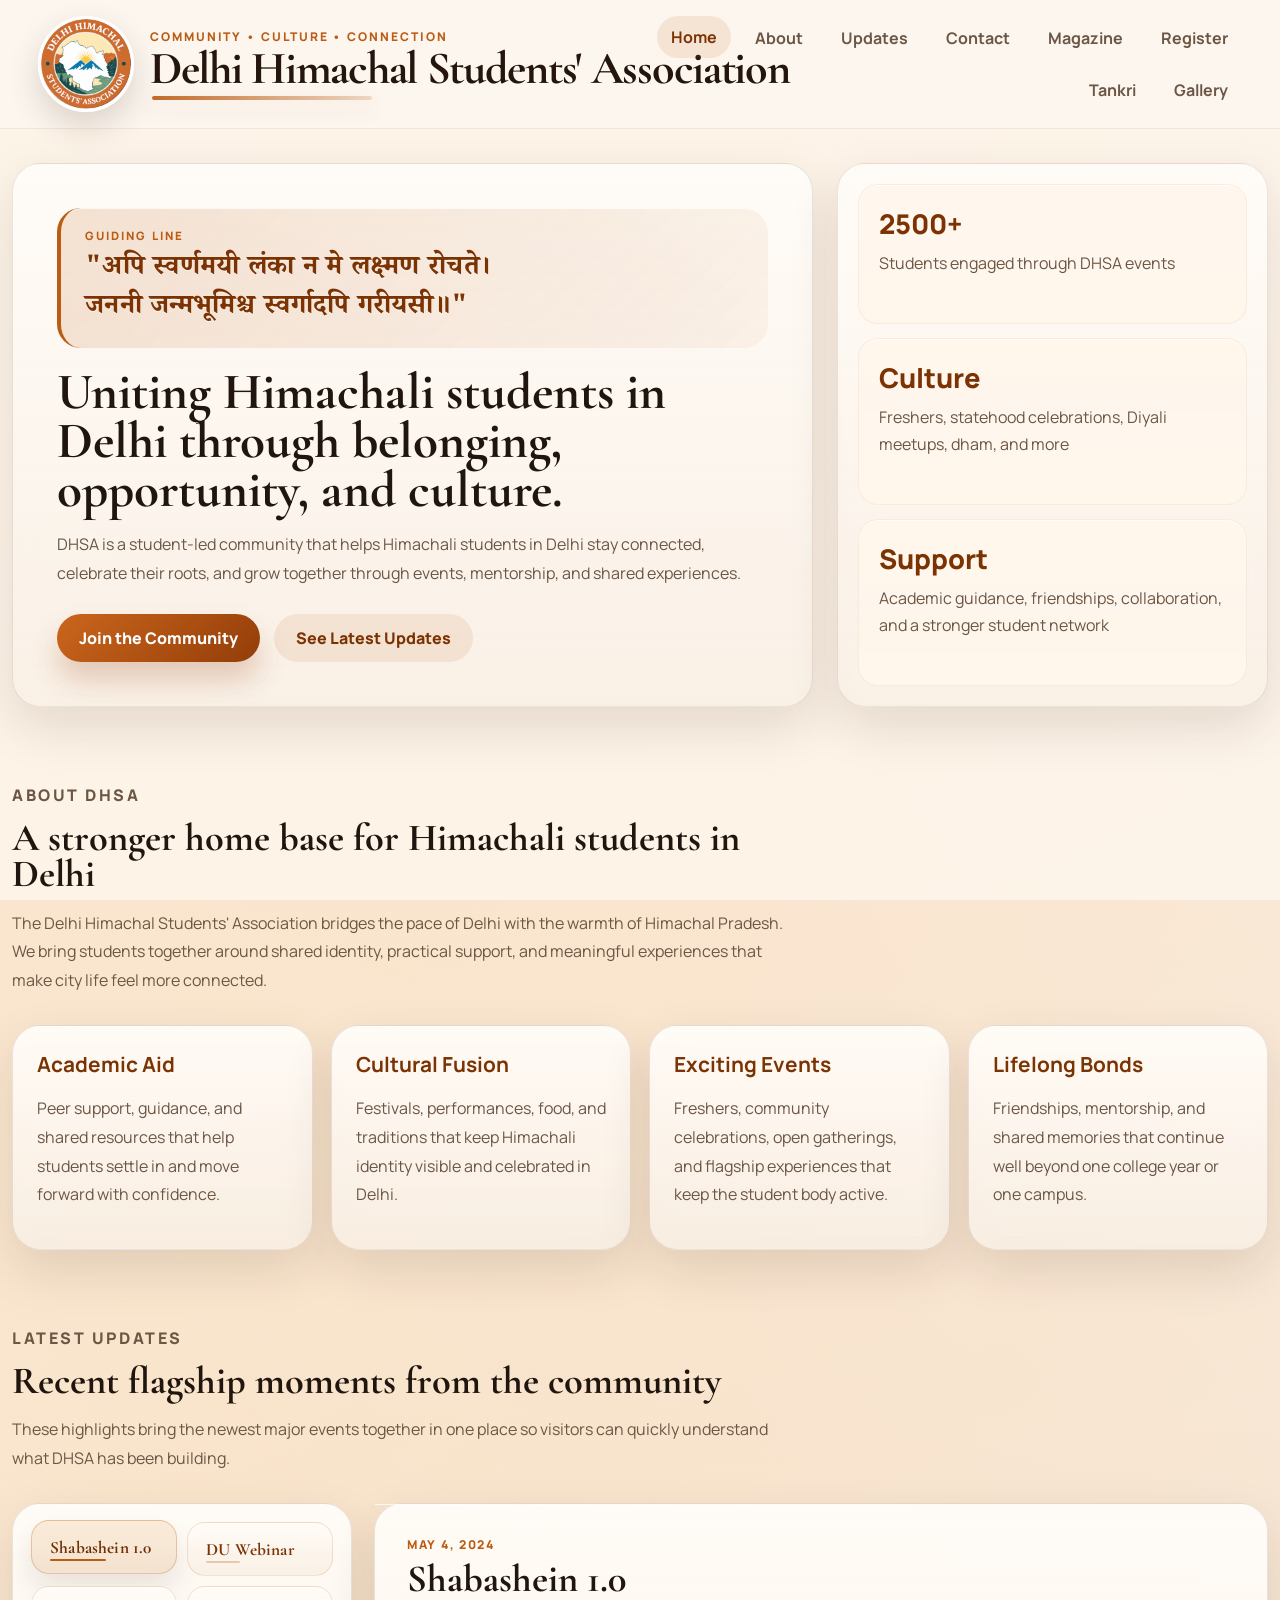
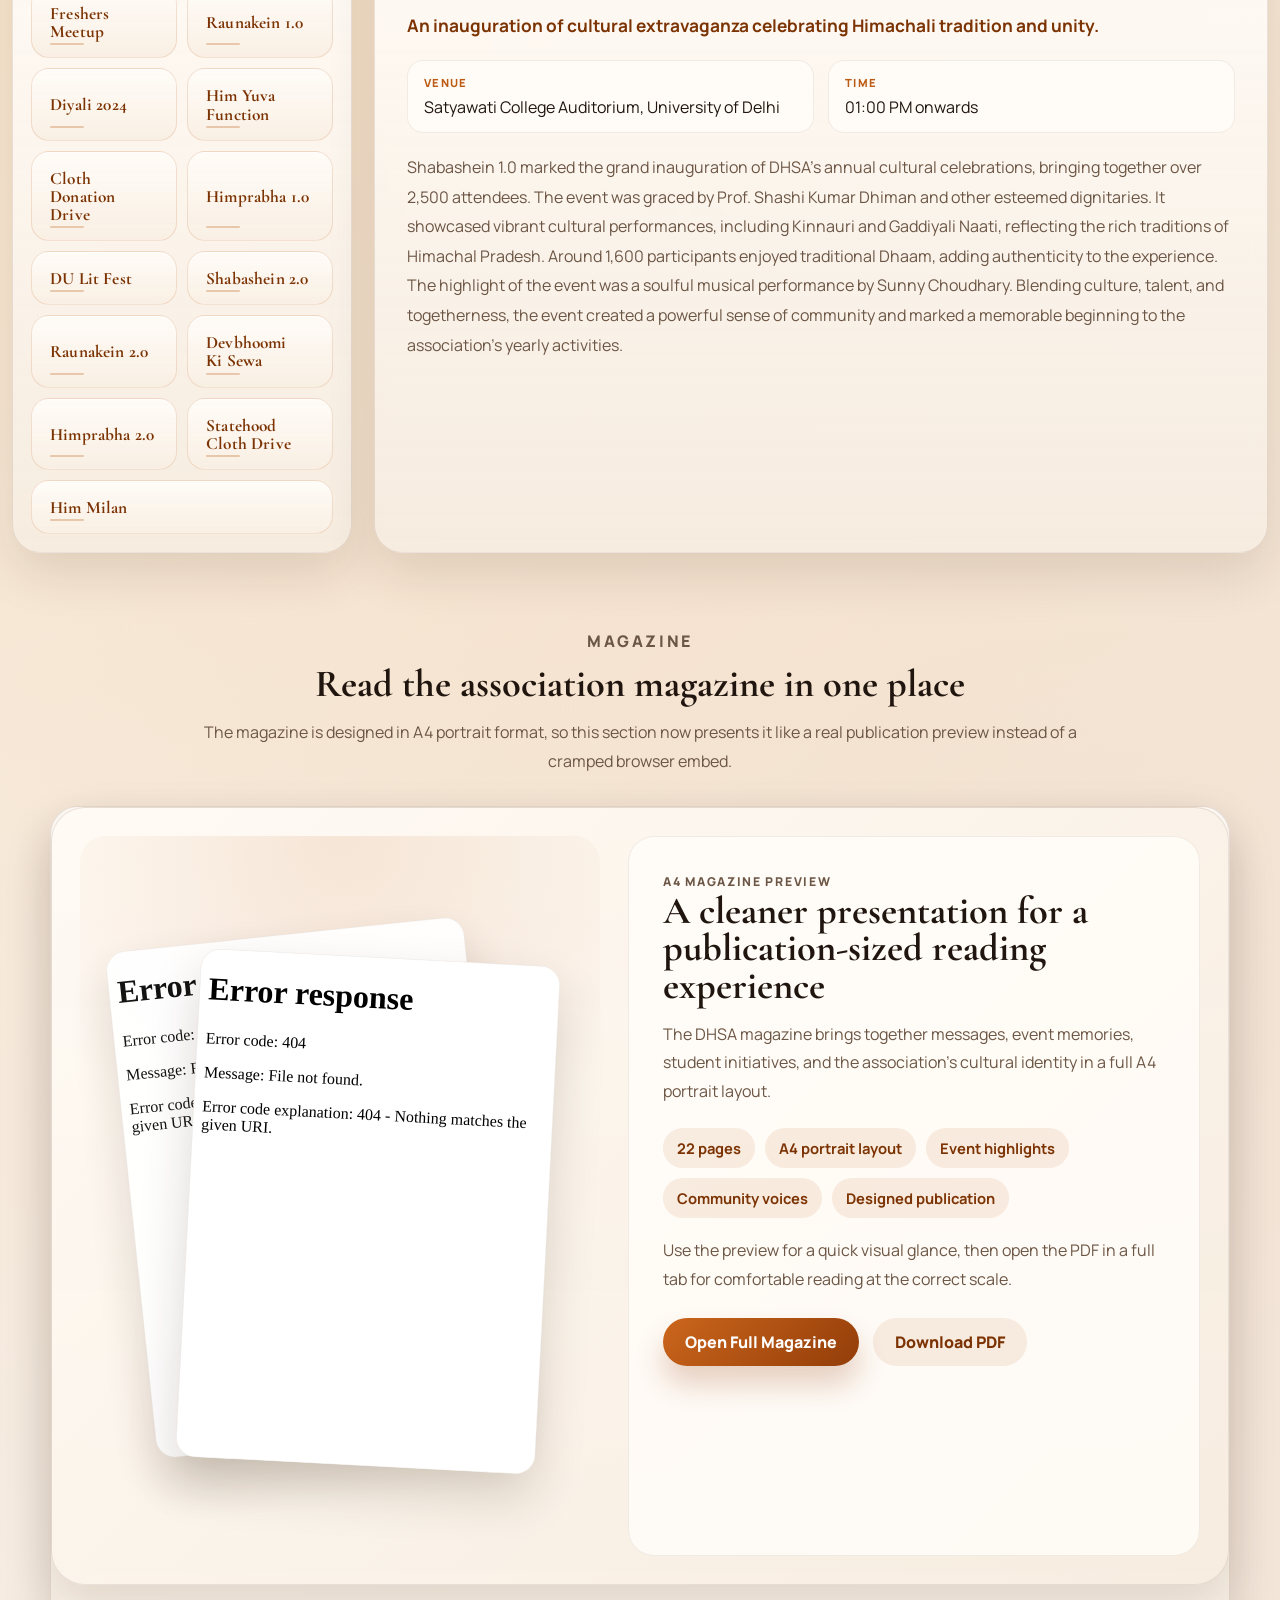
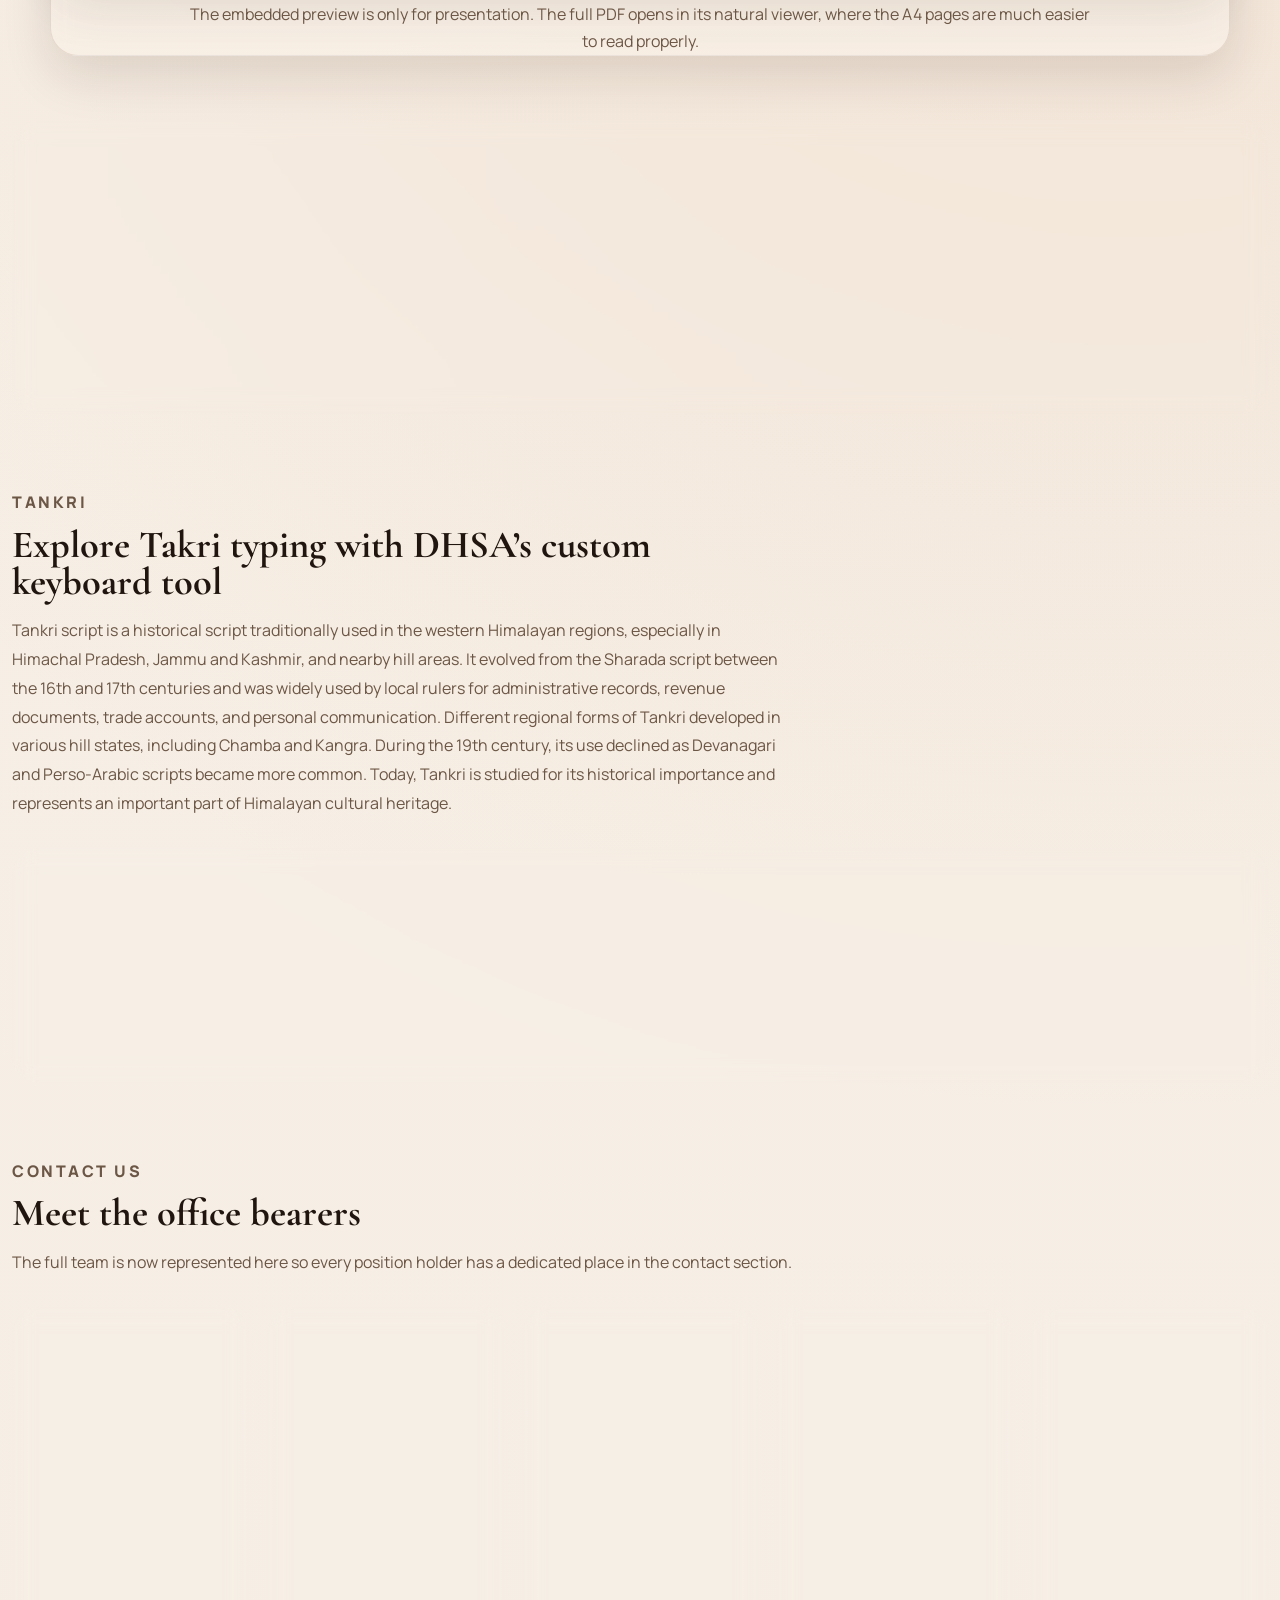
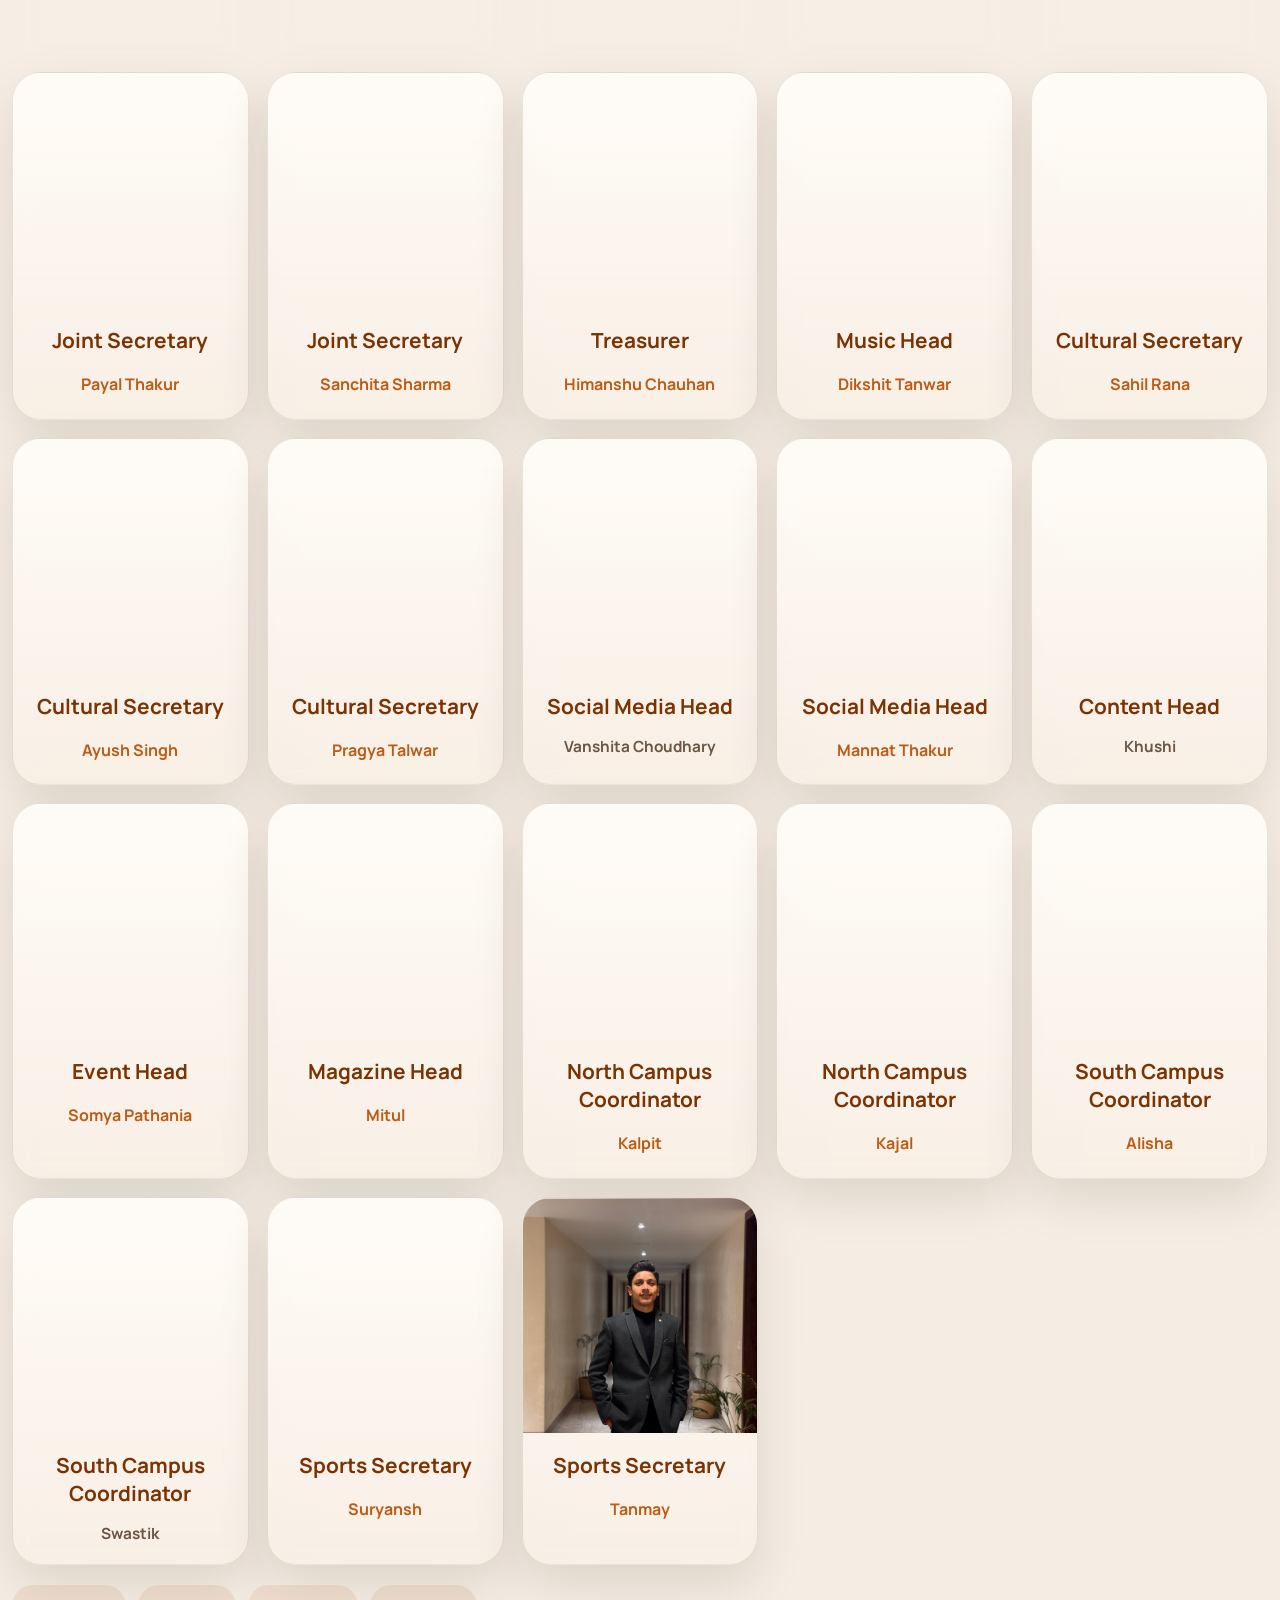
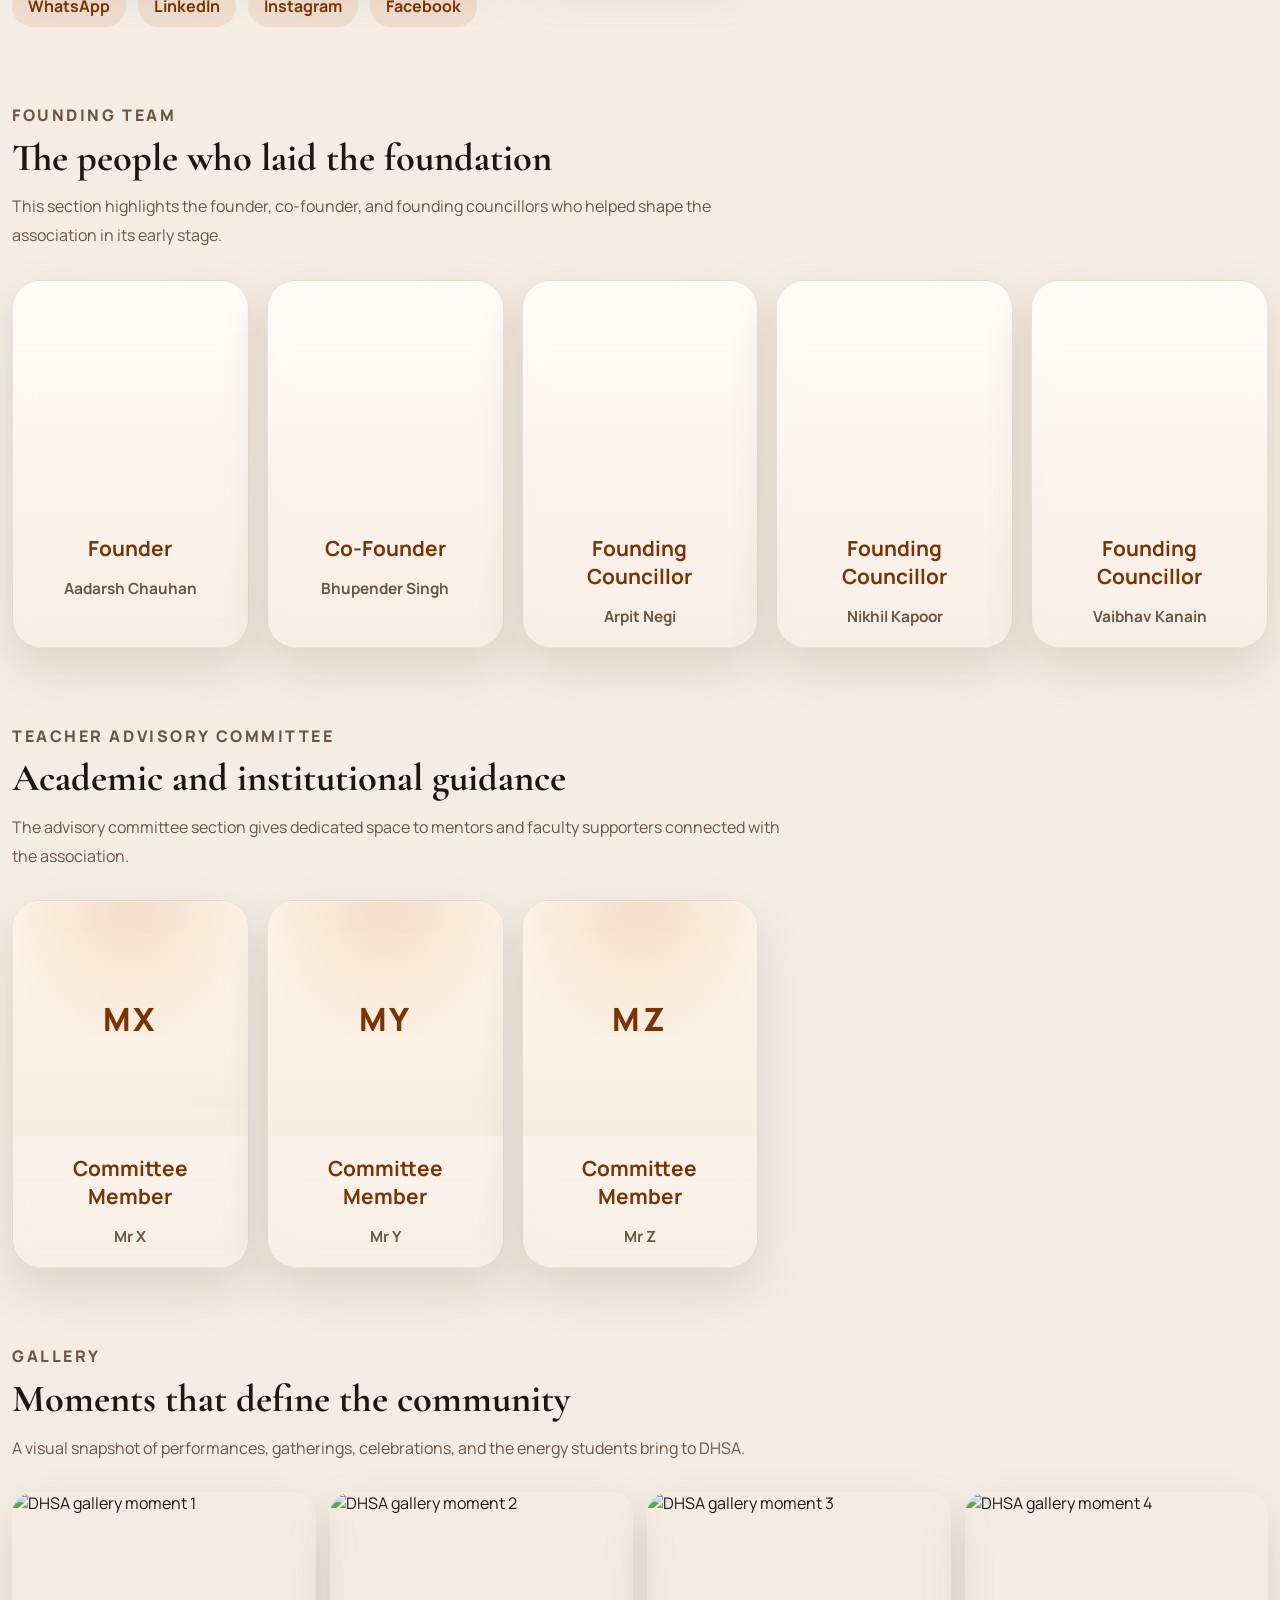
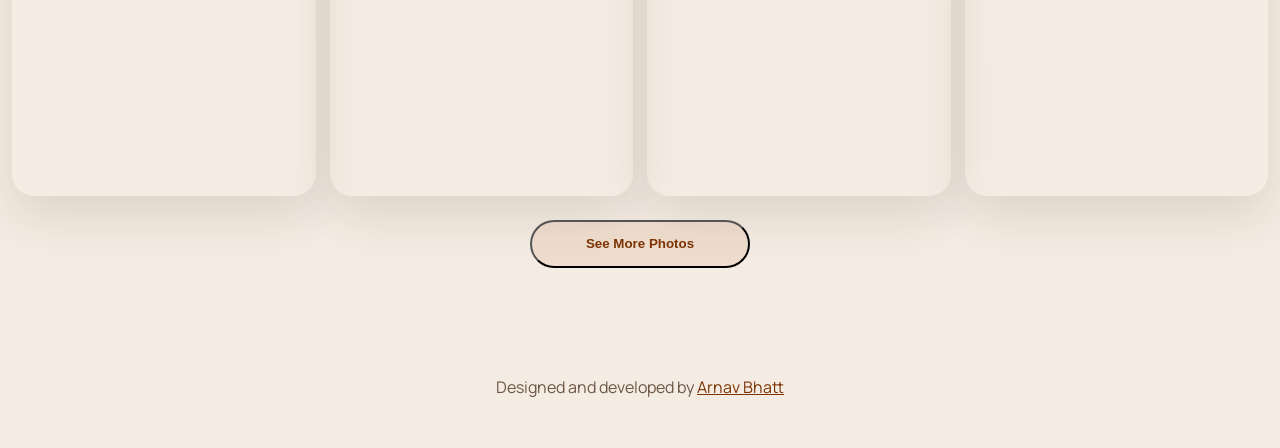
==== commit 6429dd90: "logo" ====
--- a/index.html
+++ b/index.html
@@ -10,7 +10,7 @@
 <body>
     <header class="site-header">
         <div class="brand">
-            <img src="background/logo.png" alt="Delhi Himachal Students' Association logo" class="brand-logo" width="96" height="96" fetchpriority="high">
+            <img src="background/logos.png" alt="Delhi Himachal Students' Association logo" class="brand-logo" width="96" height="96" fetchpriority="high">
             <div>
                 <p class="brand-kicker">Community • Culture • Connection</p>
                 <h1 class="brand-title">Delhi Himachal Students' Association</h1>
--- a/home.css
+++ b/home.css
@@ -4,12 +4,15 @@
     --bg: #f6f0e8;
     --surface: rgba(255, 250, 244, 0.8);
     --surface-strong: rgba(255, 247, 236, 0.94);
+    --surface-soft: rgba(255, 252, 248, 0.92);
     --text: #20160f;
     --muted: #6c5645;
     --accent: #bb5b14;
     --accent-dark: #7c3303;
     --line: rgba(89, 50, 24, 0.12);
+    --line-strong: rgba(89, 50, 24, 0.18);
     --shadow: 0 20px 50px rgba(46, 23, 7, 0.12);
+    --shadow-soft: 0 16px 34px rgba(46, 23, 7, 0.08);
     --radius: 28px;
 }
 
@@ -26,6 +29,8 @@
     font-family: "Manrope", sans-serif;
     color: var(--text);
     background:
+        radial-gradient(circle at 12% 18%, rgba(255, 205, 141, 0.22), transparent 24%),
+        radial-gradient(circle at 88% 32%, rgba(187, 91, 20, 0.09), transparent 28%),
         radial-gradient(circle at top, rgba(255, 185, 115, 0.22), transparent 30%),
         linear-gradient(180deg, rgba(248, 240, 231, 0.95), rgba(244, 236, 226, 0.98)),
         url('background/bg1.webp') center top / cover fixed no-repeat;
@@ -71,6 +76,8 @@
     border: 3px solid rgba(255, 255, 255, 0.92);
     box-shadow: 0 14px 32px rgba(53, 22, 4, 0.16);
     flex-shrink: 0;
+    animation: logoIntro 0.9s cubic-bezier(0.2, 0.8, 0.2, 1) both;
+    transform-origin: center;
 }
 
 .brand-kicker,
@@ -160,12 +167,13 @@
 main {
     width: min(1380px, calc(100% - 24px));
     margin: 0 auto;
-    padding-bottom: 56px;
+    padding-bottom: 72px;
 }
 
 .section {
     scroll-margin-top: 120px;
-    padding: 56px 0 0;
+    position: relative;
+    padding: 74px 0 0;
 }
 
 .hero {
@@ -185,7 +193,8 @@
 .profile-card {
     border: 1px solid var(--line);
     border-radius: var(--radius);
-    background: var(--surface);
+    background:
+        linear-gradient(180deg, rgba(255, 252, 248, 0.94), rgba(248, 239, 229, 0.8));
     backdrop-filter: blur(10px);
     box-shadow: var(--shadow);
 }
@@ -291,6 +300,14 @@
     border-radius: 20px;
     background: var(--surface-strong);
     border: 1px solid rgba(187, 91, 20, 0.08);
+    box-shadow: inset 0 1px 0 rgba(255, 255, 255, 0.72);
+    transition: transform 0.25s ease, box-shadow 0.25s ease, border-color 0.25s ease;
+}
+
+.stat-card:hover {
+    transform: translateY(-2px);
+    border-color: rgba(187, 91, 20, 0.14);
+    box-shadow: 0 16px 30px rgba(46, 23, 7, 0.08);
 }
 
 .stat-value {
@@ -308,7 +325,7 @@
 
 .section-heading {
     max-width: 780px;
-    margin-bottom: 24px;
+    margin-bottom: 30px;
 }
 
 .section-heading h2 {
@@ -327,6 +344,29 @@
 
 .feature-card {
     padding: 24px;
+    position: relative;
+    overflow: hidden;
+    transition: transform 0.28s ease, box-shadow 0.28s ease, border-color 0.28s ease;
+}
+
+.feature-card::before,
+.tankri-card::before,
+.cta-card::before,
+.profile-card::before,
+.event-detail-card::before {
+    content: "";
+    position: absolute;
+    inset: 0 0 auto;
+    height: 1px;
+    background: linear-gradient(90deg, rgba(255, 255, 255, 0.7), transparent);
+    pointer-events: none;
+}
+
+.feature-card:hover,
+.profile-card:hover {
+    transform: translateY(-4px);
+    border-color: var(--line-strong);
+    box-shadow: 0 24px 44px rgba(46, 23, 7, 0.12);
 }
 
 .feature-card h3,
@@ -347,7 +387,8 @@
 .event-detail-card {
     border: 1px solid var(--line);
     border-radius: var(--radius);
-    background: var(--surface);
+    background:
+        linear-gradient(180deg, rgba(255, 252, 248, 0.95), rgba(246, 237, 226, 0.84));
     backdrop-filter: blur(10px);
     box-shadow: var(--shadow);
 }
@@ -496,6 +537,13 @@
     display: block;
     border-radius: 22px;
     box-shadow: var(--shadow);
+    transition: transform 0.3s ease, box-shadow 0.3s ease, filter 0.3s ease;
+}
+
+.gallery-grid img:hover {
+    transform: translateY(-4px) scale(1.01);
+    box-shadow: 0 24px 40px rgba(46, 23, 7, 0.14);
+    filter: saturate(1.04);
 }
 
 .gallery-extra[hidden] {
@@ -587,7 +635,7 @@
 
 .magazine-copy {
     padding: clamp(20px, 4vw, 34px);
-    background: rgba(255, 252, 247, 0.8);
+    background: rgba(255, 252, 247, 0.88);
     border: 1px solid rgba(89, 50, 24, 0.08);
 }
 
@@ -652,6 +700,8 @@
 
 .cta-card,
 .tankri-card {
+    position: relative;
+    overflow: hidden;
     display: flex;
     align-items: center;
     justify-content: space-between;
@@ -766,6 +816,44 @@
 
 .site-footer a {
     color: var(--accent-dark);
+}
+
+@keyframes logoIntro {
+    0% {
+        opacity: 0;
+        transform: translateY(-10px) scale(0.9);
+        box-shadow: 0 6px 14px rgba(53, 22, 4, 0.08);
+    }
+
+    65% {
+        opacity: 1;
+        transform: translateY(0) scale(1.04);
+        box-shadow: 0 20px 38px rgba(53, 22, 4, 0.2);
+    }
+
+    100% {
+        opacity: 1;
+        transform: translateY(0) scale(1);
+        box-shadow: 0 14px 32px rgba(53, 22, 4, 0.16);
+    }
+}
+
+@media (prefers-reduced-motion: reduce) {
+    html {
+        scroll-behavior: auto;
+    }
+
+    .brand-logo,
+    .feature-card,
+    .profile-card,
+    .stat-card,
+    .gallery-grid img,
+    .button,
+    .event-link,
+    .site-nav a {
+        animation: none !important;
+        transition: none !important;
+    }
 }
 
 @media (max-width: 1100px) {
@@ -1065,7 +1153,7 @@
     }
 
     .section {
-        padding-top: 18px;
+        padding-top: 28px;
     }
 
     .section-heading {
@@ -1142,16 +1230,43 @@
     }
 
     .event-links {
-        padding: 12px;
+        display: grid;
+        grid-template-columns: repeat(4, minmax(0, 1fr));
+        gap: 5px;
+        padding: 6px;
     }
 
     .event-link {
-        flex-basis: 100%;
-        min-width: 100%;
-        text-align: center;
+        min-width: 0;
+        min-height: 48px;
+        padding: 7px 6px 6px;
+        border-radius: 12px;
+        font-size: clamp(0.64rem, 2.25vw, 0.76rem);
+        line-height: 1;
+        text-align: left;
+        display: flex;
+        align-items: flex-end;
+    }
+
+    .event-link::after {
+        left: 6px;
+        bottom: 5px;
+        width: 10px;
+        height: 1px;
+    }
+
+    .event-link:hover::after,
+    .event-link.is-active::after {
+        width: 16px;
+    }
+
+    .event-link.is-active {
+        transform: translateY(-1px);
+        box-shadow: 0 10px 20px rgba(46, 23, 7, 0.1);
     }
 
     .event-detail-card {
+        margin-top: 12px;
         padding: 16px;
         border-radius: 22px;
     }
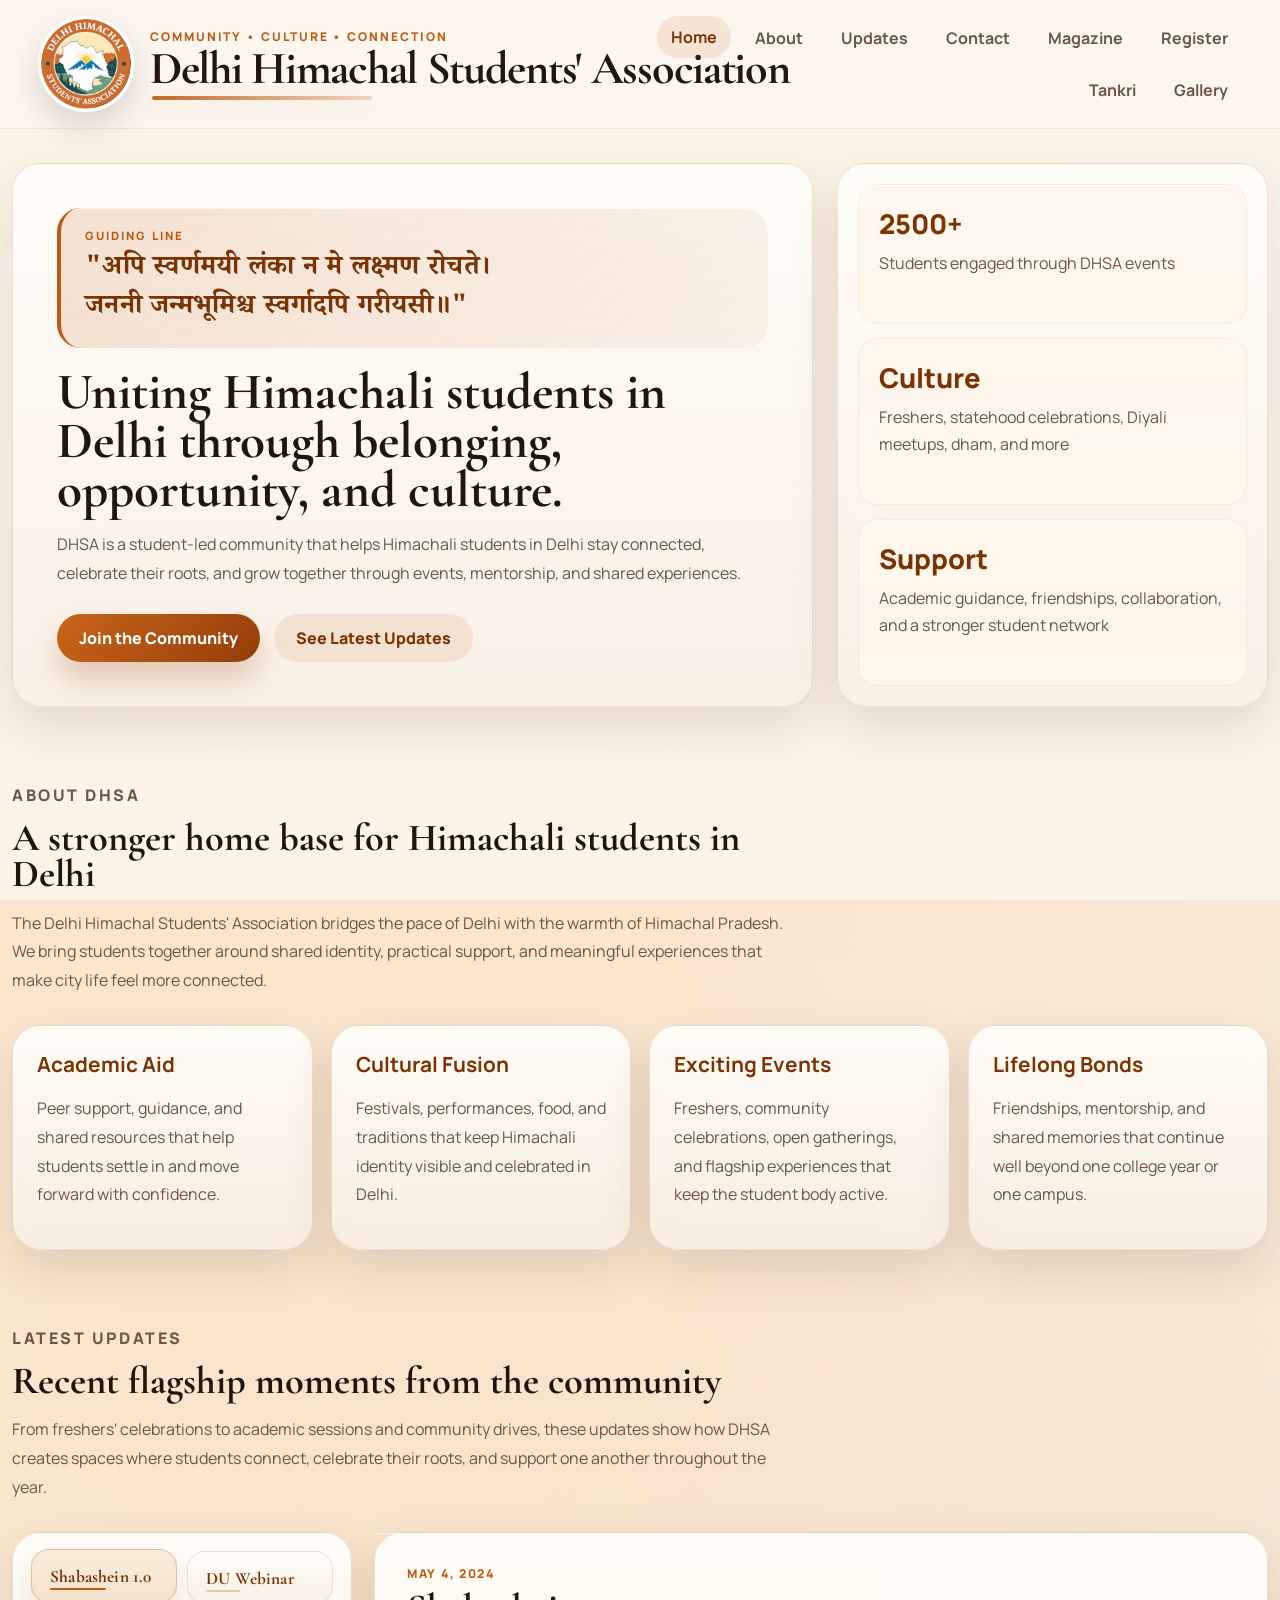
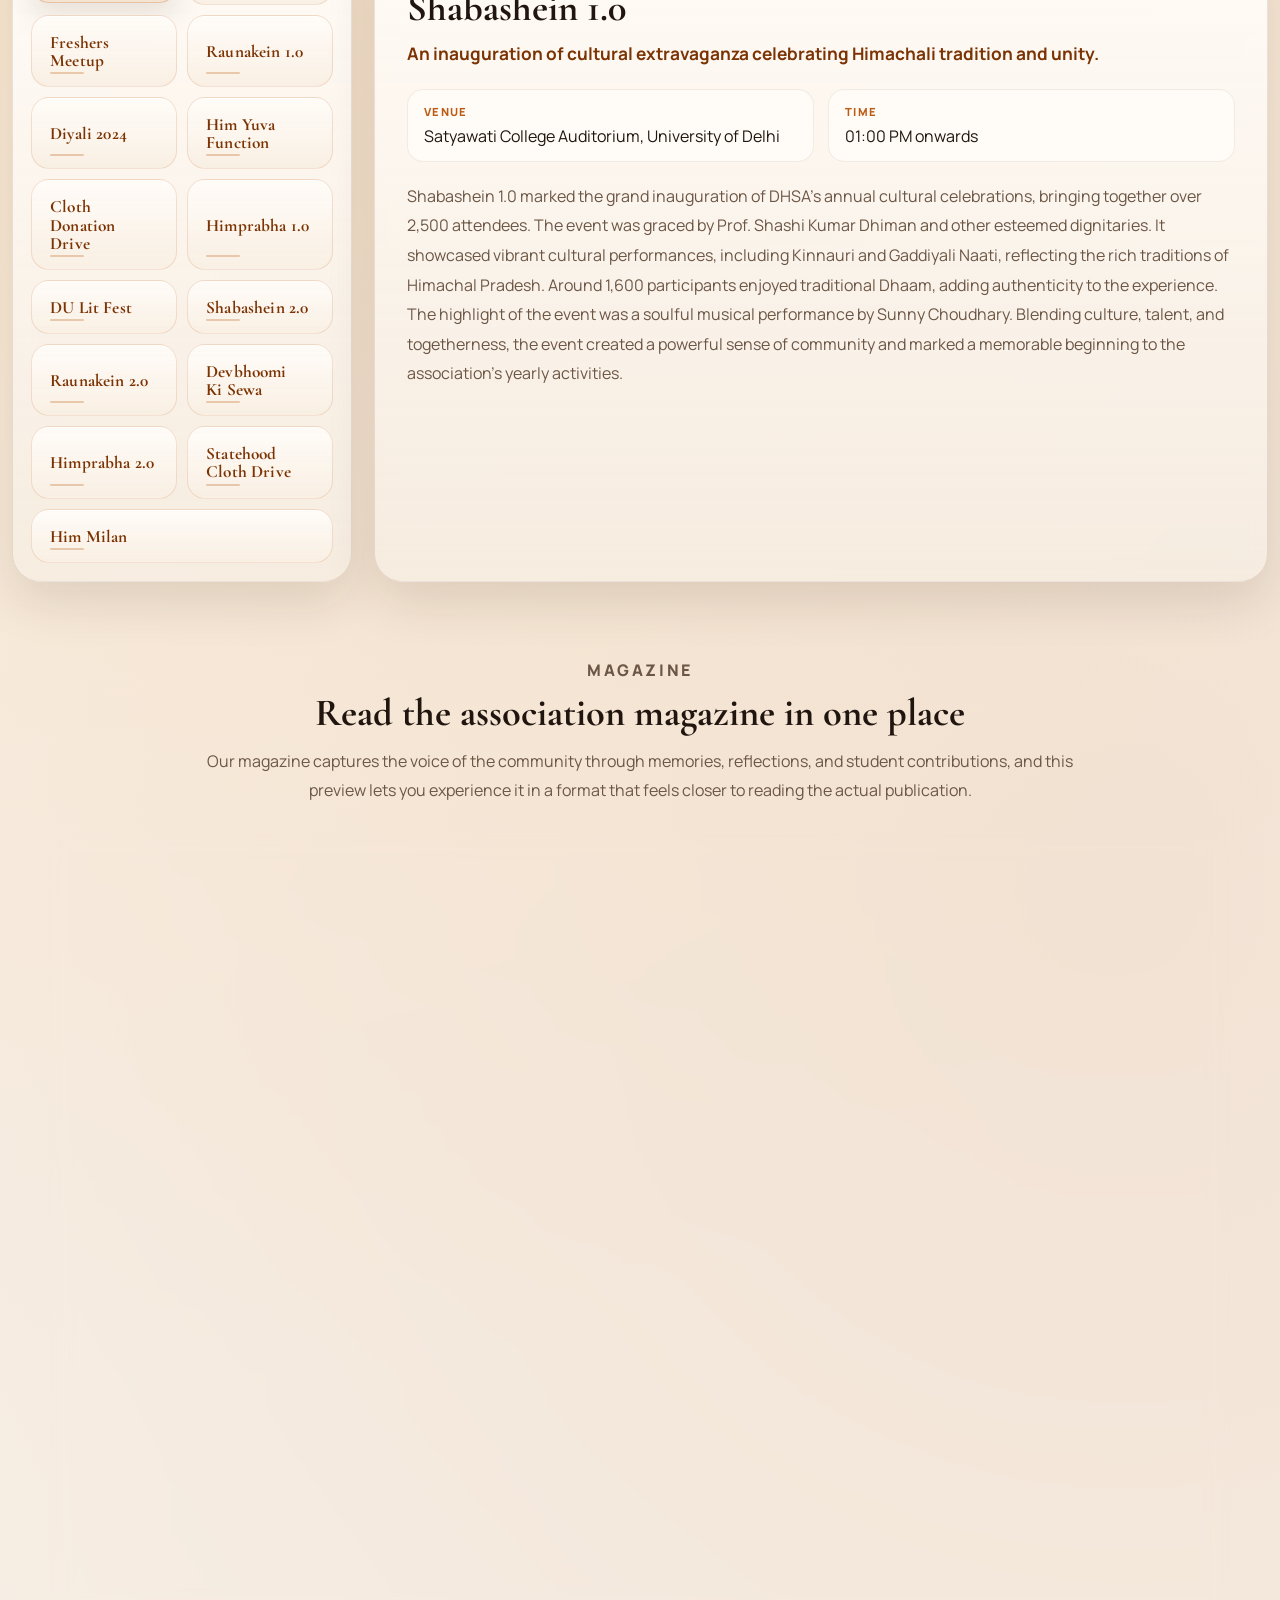
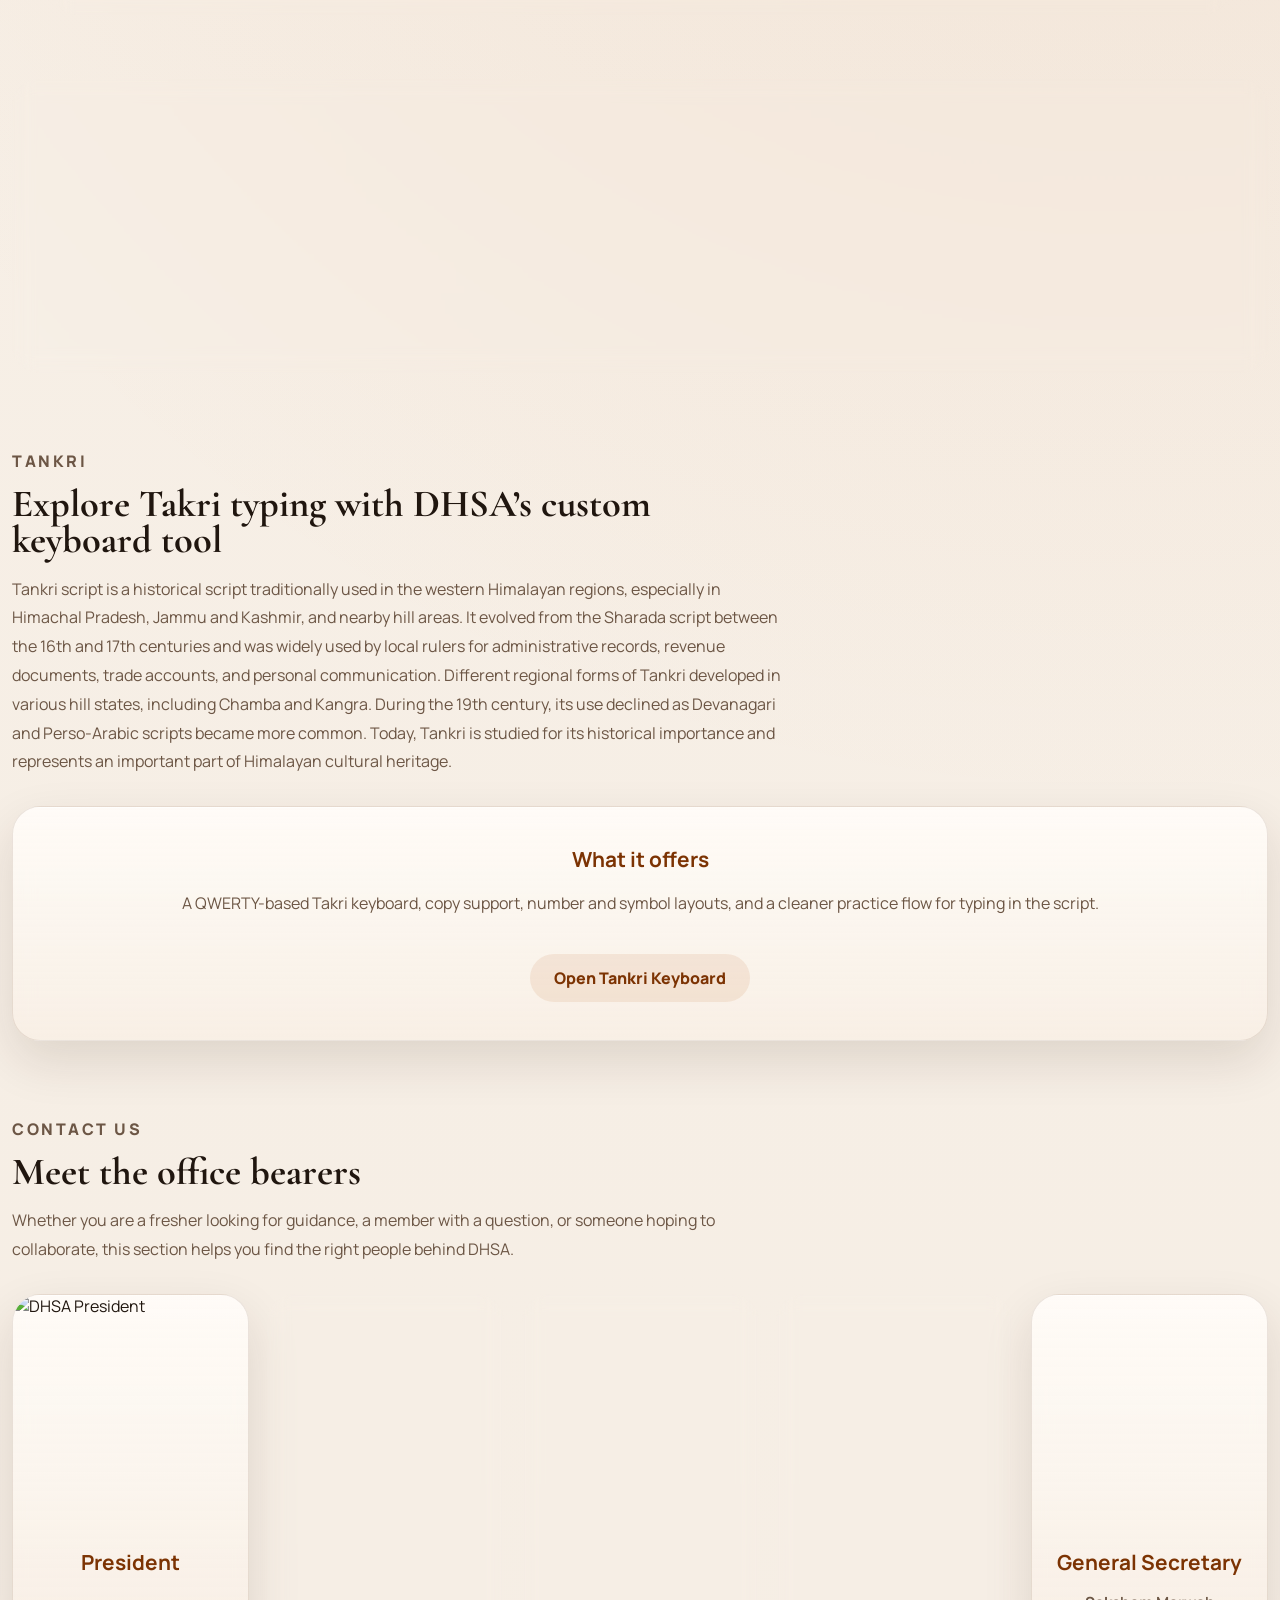
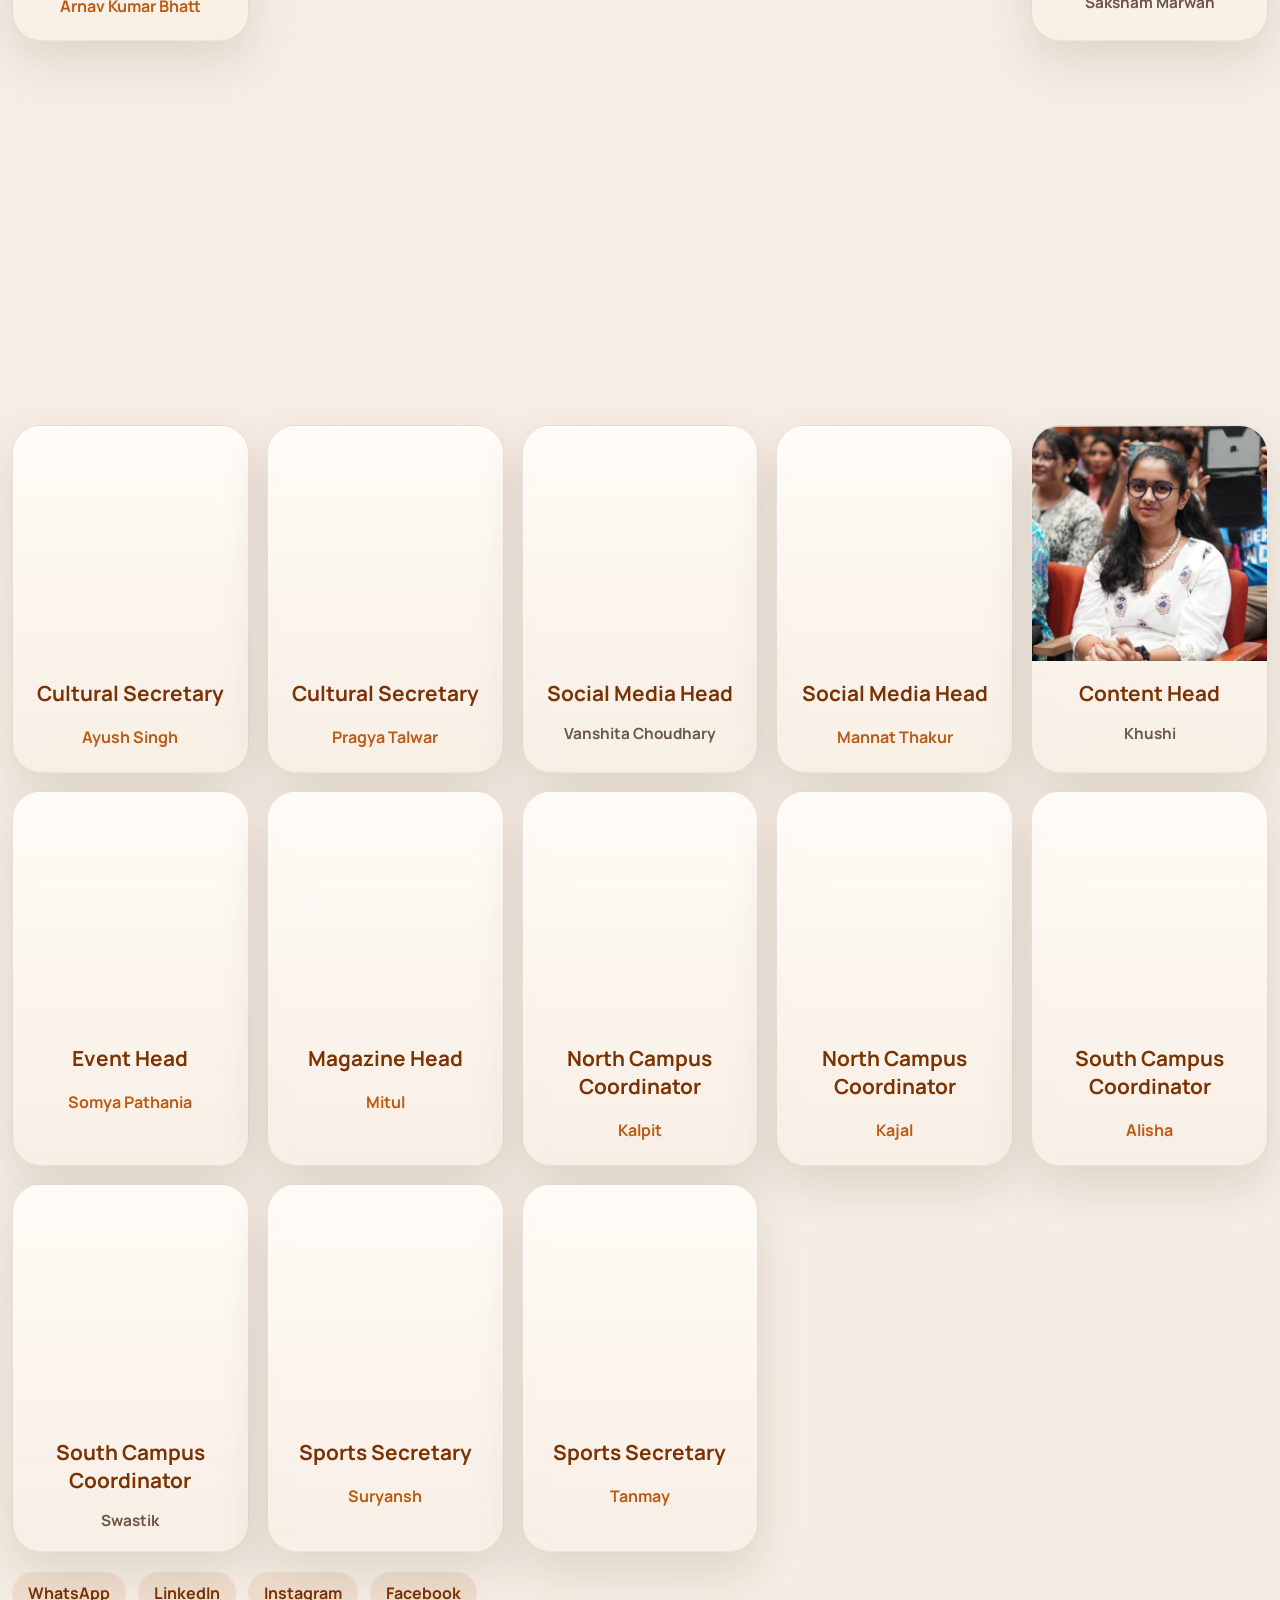
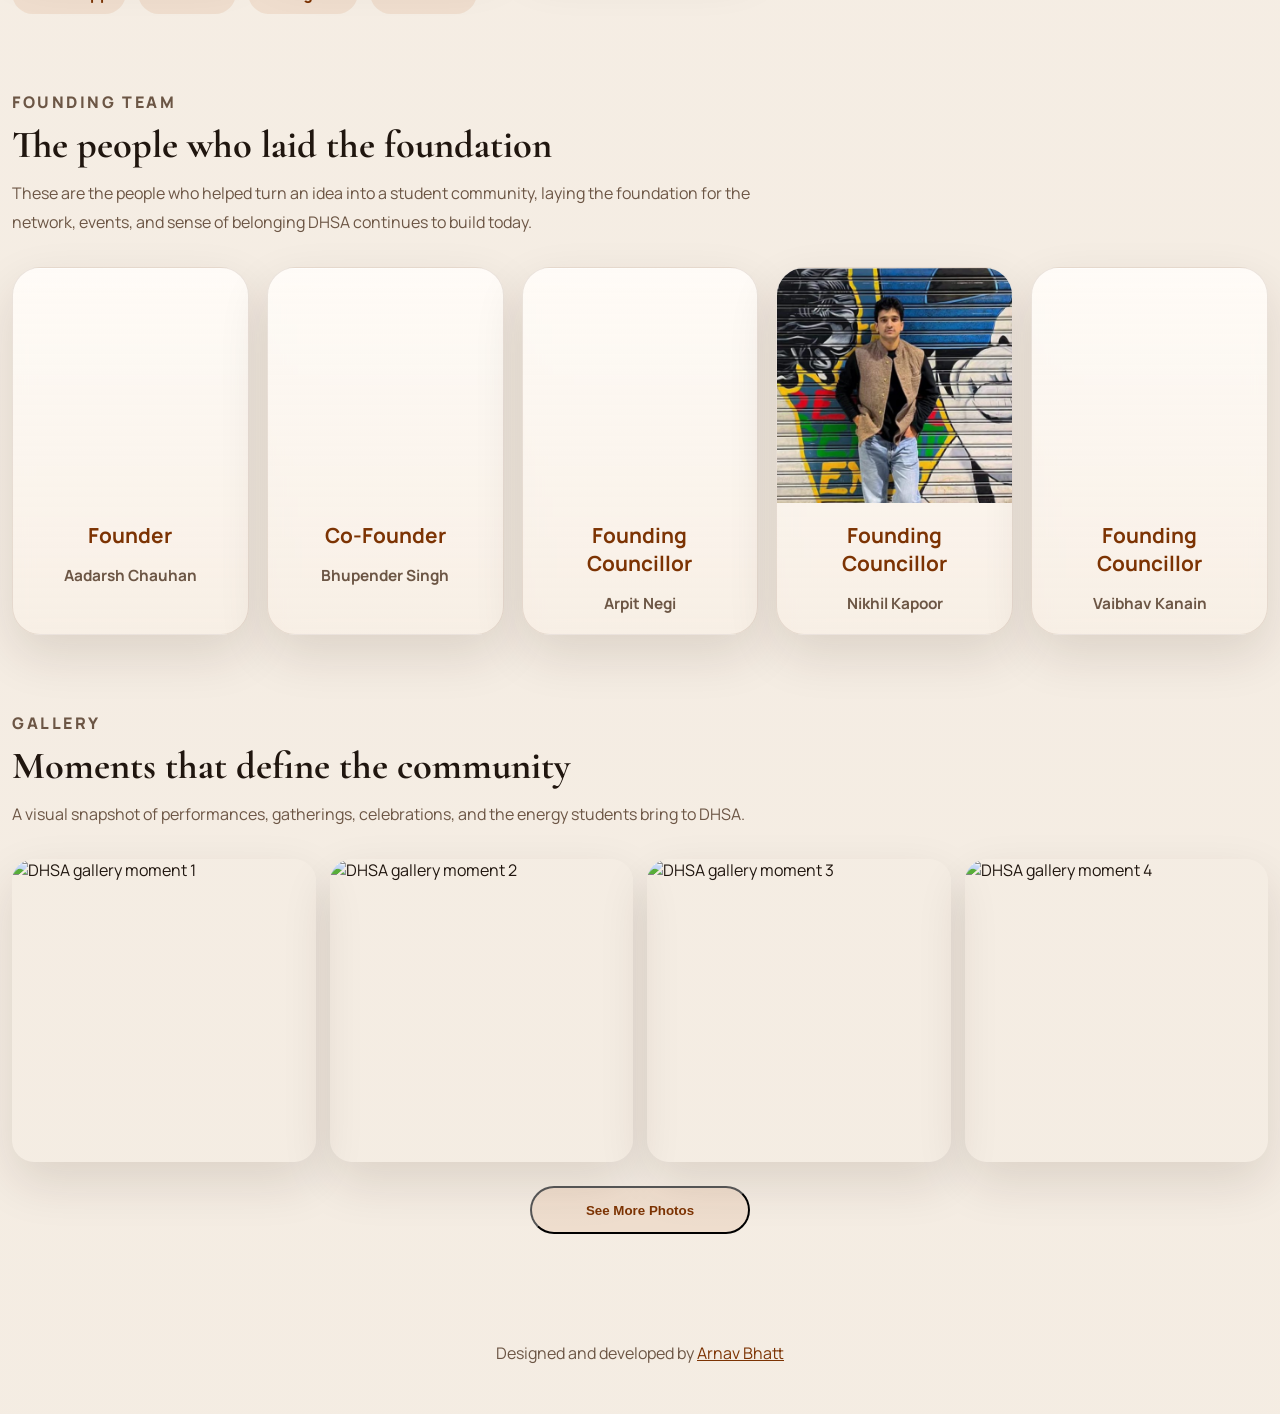
==== commit 14105525: ". ." ====
--- a/index.html
+++ b/index.html
@@ -98,7 +98,7 @@
             <div class="section-heading">
                 <p class="section-kicker">Latest Updates</p>
                 <h2>Recent flagship moments from the community</h2>
-                <p>These highlights bring the newest major events together in one place so visitors can quickly understand what DHSA has been building.</p>
+                <p>From freshers' celebrations to academic sessions and community drives, these updates show how DHSA creates spaces where students connect, celebrate their roots, and support one another throughout the year.</p>
             </div>
             <div class="updates-shell">
                 <div class="event-links" role="tablist" aria-label="Event updates">
@@ -142,7 +142,7 @@
             <div class="section-heading">
                 <p class="section-kicker">Magazine</p>
                 <h2>Read the association magazine in one place</h2>
-                <p>The magazine is designed in A4 portrait format, so this section now presents it like a real publication preview instead of a cramped browser embed.</p>
+                <p>Our magazine captures the voice of the community through memories, reflections, and student contributions, and this preview lets you experience it in a format that feels closer to reading the actual publication.</p>
             </div>
             <div class="magazine-shell">
                 <div class="magazine-showcase">
@@ -160,26 +160,15 @@
                     </div>
                     <div class="magazine-copy">
                         <p class="magazine-label">A4 Magazine Preview</p>
-                        <h3>A cleaner presentation for a publication-sized reading experience</h3>
+                        <h3>A magazine that feels like the community it represents</h3>
                         <p>
-                            The DHSA magazine brings together messages, event memories, student initiatives, and the association’s cultural identity in a full A4 portrait layout.
+                            The DHSA magazine brings together stories, event memories, student voices, and pieces of Himachali identity, making it both a record of the year and something members can genuinely relate to.
                         </p>
-                        <div class="magazine-points">
-                            <span>22 pages</span>
-                            <span>A4 portrait layout</span>
-                            <span>Event highlights</span>
-                            <span>Community voices</span>
-                            <span>Designed publication</span>
-                        </div>
-                        <p class="magazine-note">Use the preview for a quick visual glance, then open the PDF in a full tab for comfortable reading at the correct scale.</p>
                         <div class="section-actions magazine-actions">
                             <a class="button button-primary" href="magazine.pdf" target="_blank" rel="noreferrer">Open Full Magazine</a>
                             <a class="button button-secondary" href="magazine.pdf" download="DHSA-magazine.pdf">Download PDF</a>
                         </div>
                     </div>
-                </div>
-                <div class="magazine-inline-note">
-                    The embedded preview is only for presentation. The full PDF opens in its natural viewer, where the A4 pages are much easier to read properly.
                 </div>
             </div>
         </section>
@@ -214,7 +203,7 @@
             <div class="section-heading">
                 <p class="section-kicker">Contact Us</p>
                 <h2>Meet the office bearers</h2>
-                <p>The full team is now represented here so every position holder has a dedicated place in the contact section.</p>
+                <p>Whether you are a fresher looking for guidance, a member with a question, or someone hoping to collaborate, this section helps you find the right people behind DHSA.</p>
             </div>
             <div class="profile-grid">
                 <article class="profile-card">
@@ -392,7 +381,7 @@
             <div class="section-heading">
                 <p class="section-kicker">Founding Team</p>
                 <h2>The people who laid the foundation</h2>
-                <p>This section highlights the founder, co-founder, and founding councillors who helped shape the association in its early stage.</p>
+                <p>These are the people who helped turn an idea into a student community, laying the foundation for the network, events, and sense of belonging DHSA continues to build today.</p>
             </div>
             <div class="profile-grid profile-grid-wide">
                 <article class="profile-card">
@@ -428,37 +417,6 @@
                     <div class="profile-body">
                         <h3>Founding Councillor</h3>
                         <p class="profile-name">Vaibhav Kanain</p>
-                    </div>
-                </article>
-            </div>
-        </section>
-
-        <section class="section" id="advisory-committee">
-            <div class="section-heading">
-                <p class="section-kicker">Teacher Advisory Committee</p>
-                <h2>Academic and institutional guidance</h2>
-                <p>The advisory committee section gives dedicated space to mentors and faculty supporters connected with the association.</p>
-            </div>
-            <div class="profile-grid profile-grid-wide">
-                <article class="profile-card">
-                    <div class="profile-placeholder" aria-hidden="true">MX</div>
-                    <div class="profile-body">
-                        <h3>Committee Member</h3>
-                        <p class="profile-name">Mr X</p>
-                    </div>
-                </article>
-                <article class="profile-card">
-                    <div class="profile-placeholder" aria-hidden="true">MY</div>
-                    <div class="profile-body">
-                        <h3>Committee Member</h3>
-                        <p class="profile-name">Mr Y</p>
-                    </div>
-                </article>
-                <article class="profile-card">
-                    <div class="profile-placeholder" aria-hidden="true">MZ</div>
-                    <div class="profile-body">
-                        <h3>Committee Member</h3>
-                        <p class="profile-name">Mr Z</p>
                     </div>
                 </article>
             </div>
--- a/home.css
+++ b/home.css
@@ -661,37 +661,9 @@
     line-height: 1.8;
 }
 
-.magazine-points {
-    display: flex;
-    flex-wrap: wrap;
-    gap: 10px;
-    margin: 22px 0 18px;
-}
-
-.magazine-points span {
-    padding: 10px 14px;
-    border-radius: 999px;
-    background: rgba(187, 91, 20, 0.1);
-    color: var(--accent-dark);
-    font-size: 0.92rem;
-    font-weight: 700;
-}
-
-.magazine-note {
-    margin-top: 4px;
-}
-
 .magazine-actions {
     justify-content: flex-start;
     margin-top: 24px;
-}
-
-.magazine-inline-note {
-    max-width: 900px;
-    margin: 16px auto 0;
-    text-align: center;
-    color: var(--muted);
-    line-height: 1.7;
 }
 
 .cta-section {
@@ -1128,8 +1100,7 @@
     .feature-card p,
     .tankri-card p,
     .profile-body a,
-    .magazine-copy p,
-    .magazine-inline-note {
+    .magazine-copy p {
         font-size: 0.94rem;
         line-height: 1.7;
     }
@@ -1199,18 +1170,6 @@
         line-height: 1;
     }
 
-    .magazine-points {
-        gap: 8px;
-        margin: 16px 0 14px;
-    }
-
-    .magazine-points span {
-        width: 100%;
-        text-align: center;
-        padding: 9px 12px;
-        font-size: 0.86rem;
-    }
-
     .magazine-actions {
         margin-top: 18px;
     }
@@ -1239,25 +1198,28 @@
     .event-link {
         min-width: 0;
         min-height: 48px;
-        padding: 7px 6px 6px;
+        padding: 8px 6px 7px;
         border-radius: 12px;
-        font-size: clamp(0.64rem, 2.25vw, 0.76rem);
-        line-height: 1;
-        text-align: left;
+        font-size: clamp(0.74rem, 2.55vw, 0.88rem);
+        line-height: 1.08;
+        text-align: center;
         display: flex;
-        align-items: flex-end;
+        align-items: center;
+        justify-content: center;
+        text-wrap: balance;
     }
 
     .event-link::after {
-        left: 6px;
+        left: 50%;
         bottom: 5px;
-        width: 10px;
+        width: 12px;
         height: 1px;
+        transform: translateX(-50%);
     }
 
     .event-link:hover::after,
     .event-link.is-active::after {
-        width: 16px;
+        width: 20px;
     }
 
     .event-link.is-active {
@@ -1303,14 +1265,12 @@
     }
 
     #contact,
-    #founding-team,
-    #advisory-committee {
+    #founding-team {
         padding-inline: 4px;
     }
 
     #contact .section-heading,
     #founding-team .section-heading,
-    #advisory-committee .section-heading,
     #contact .social-row {
         padding-inline: 2px;
     }
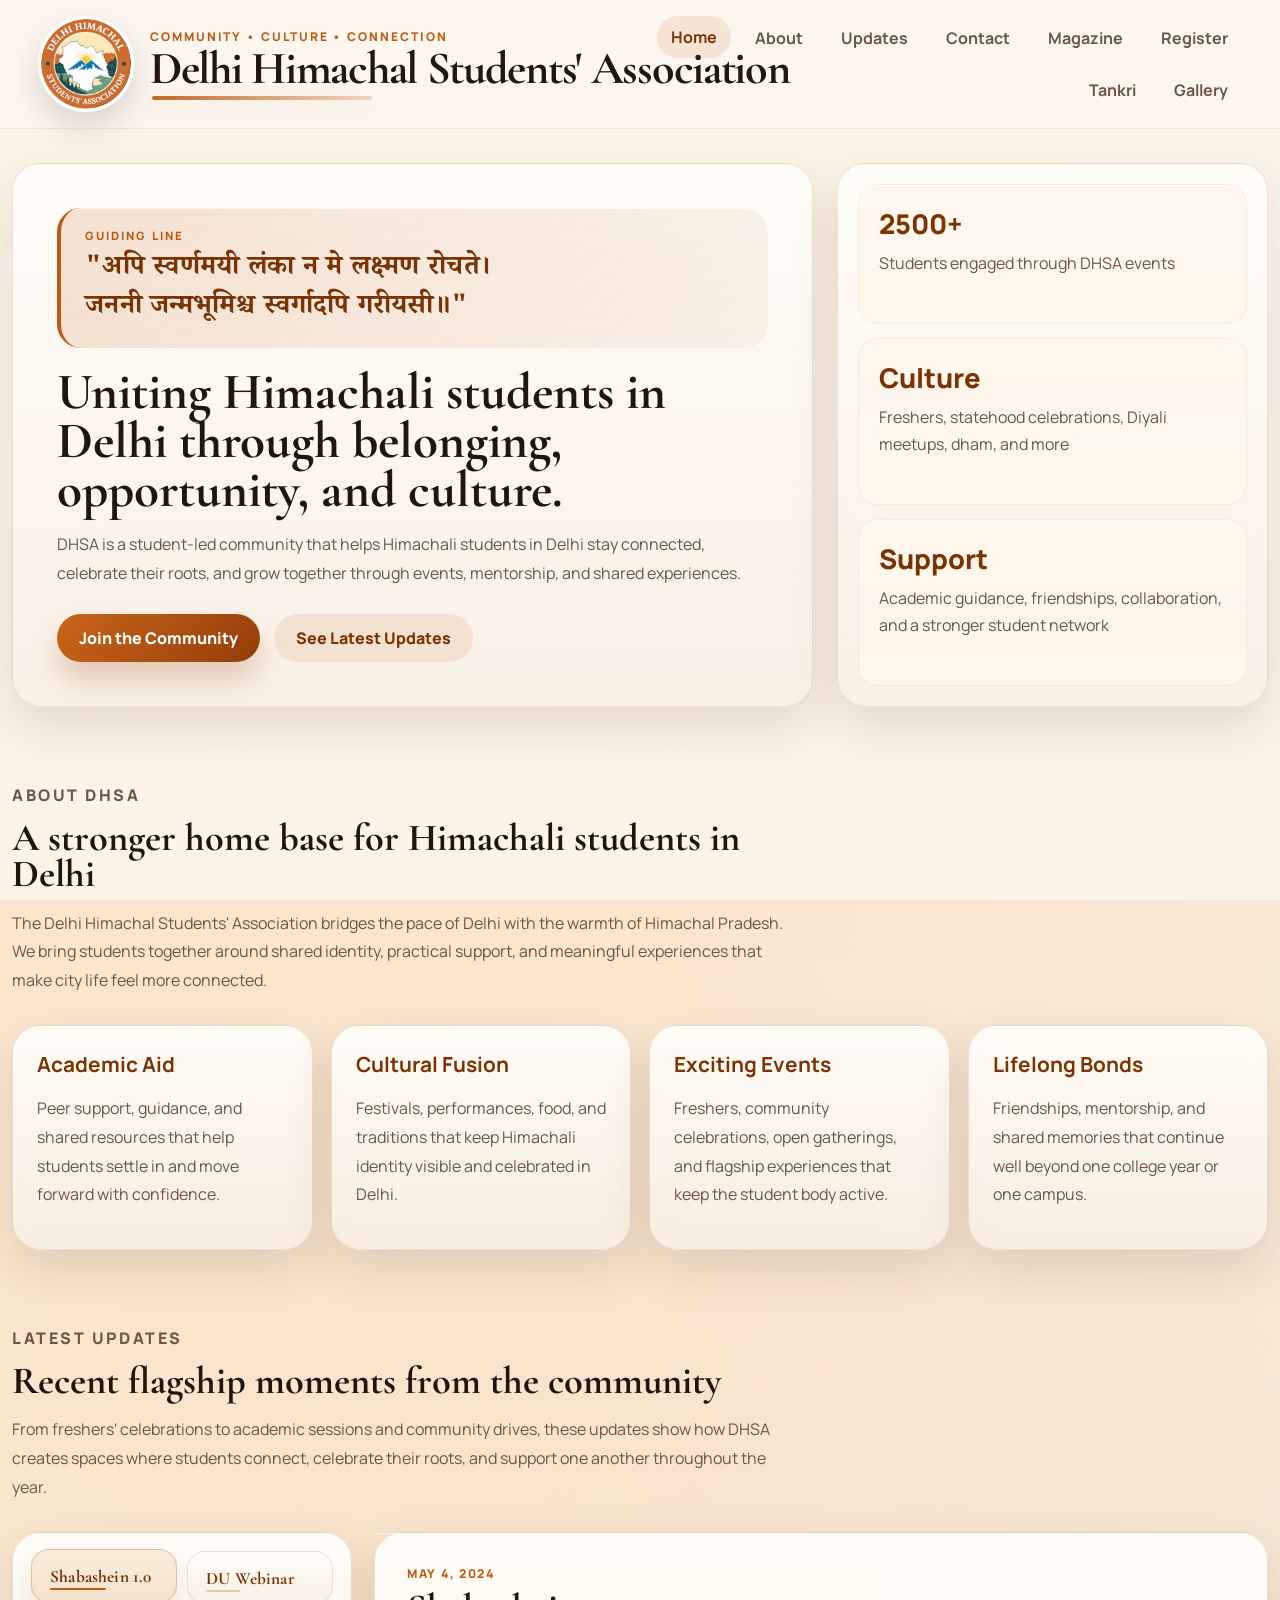
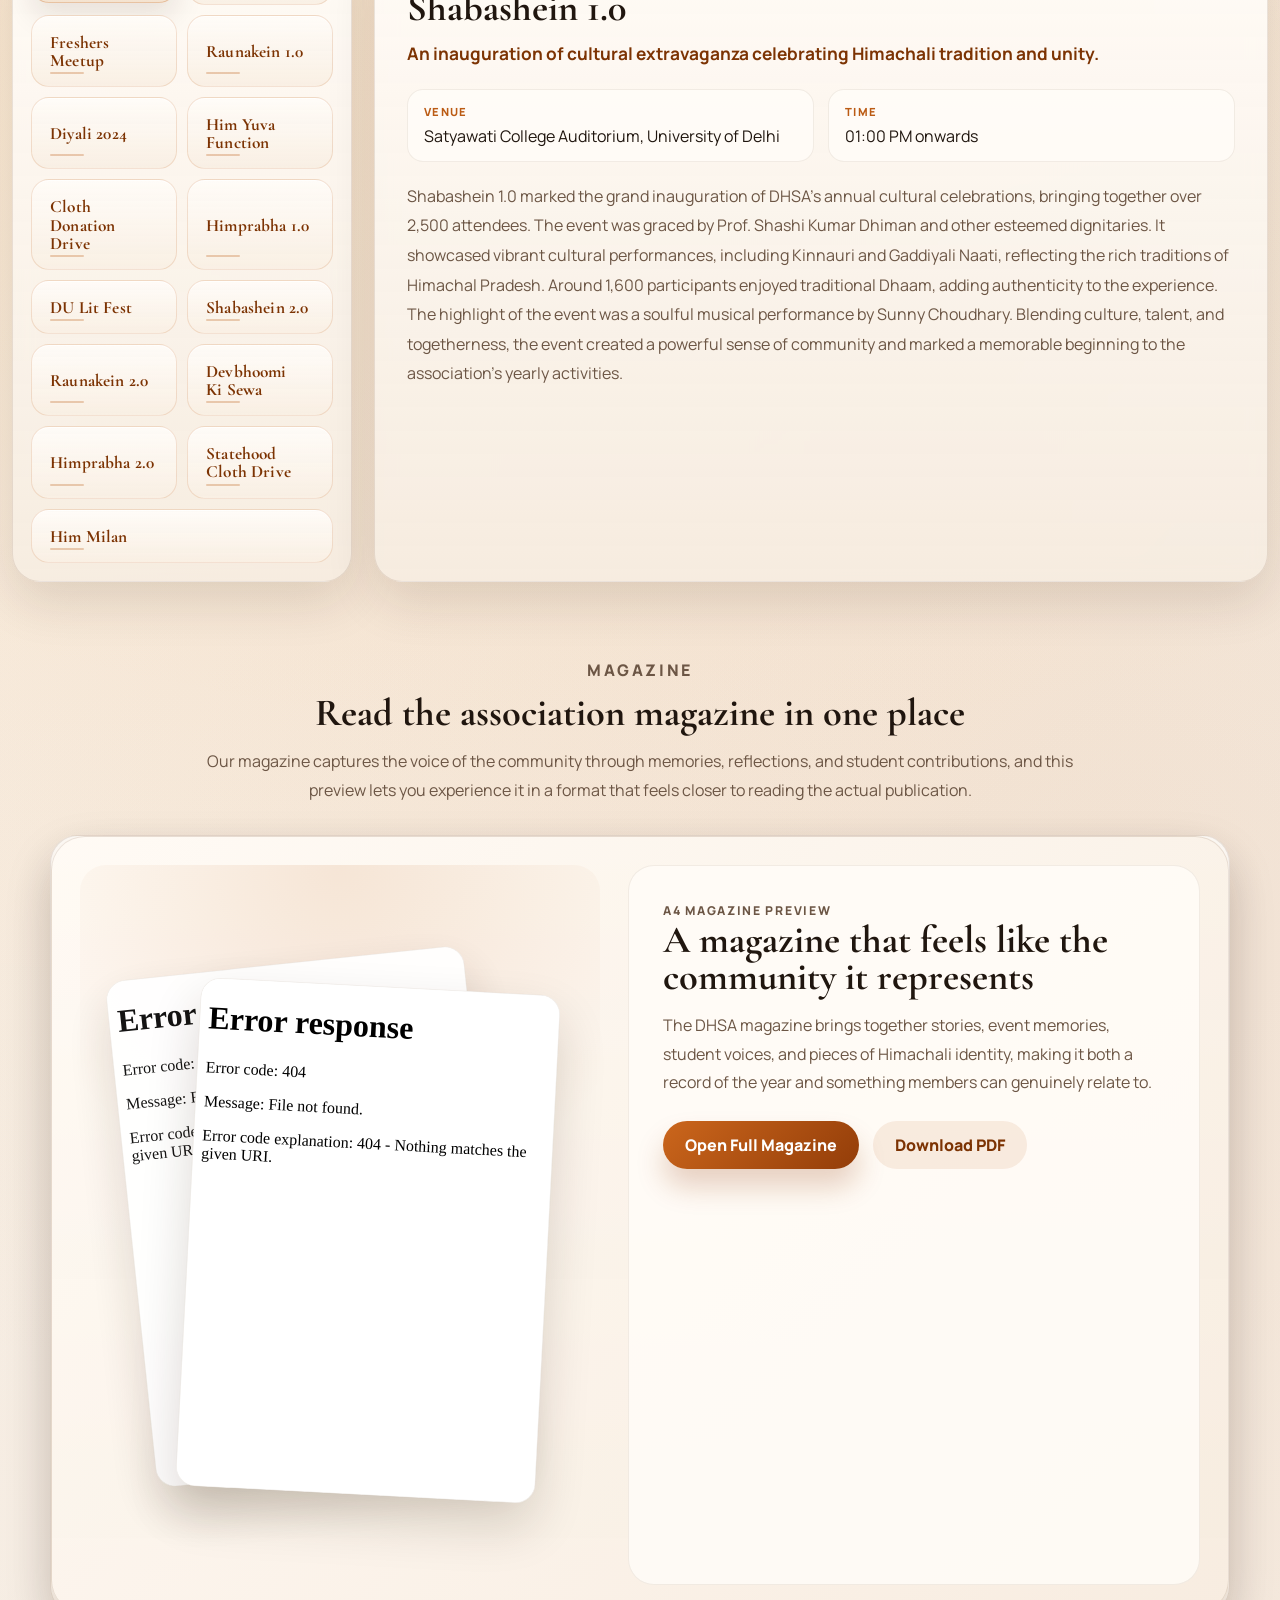
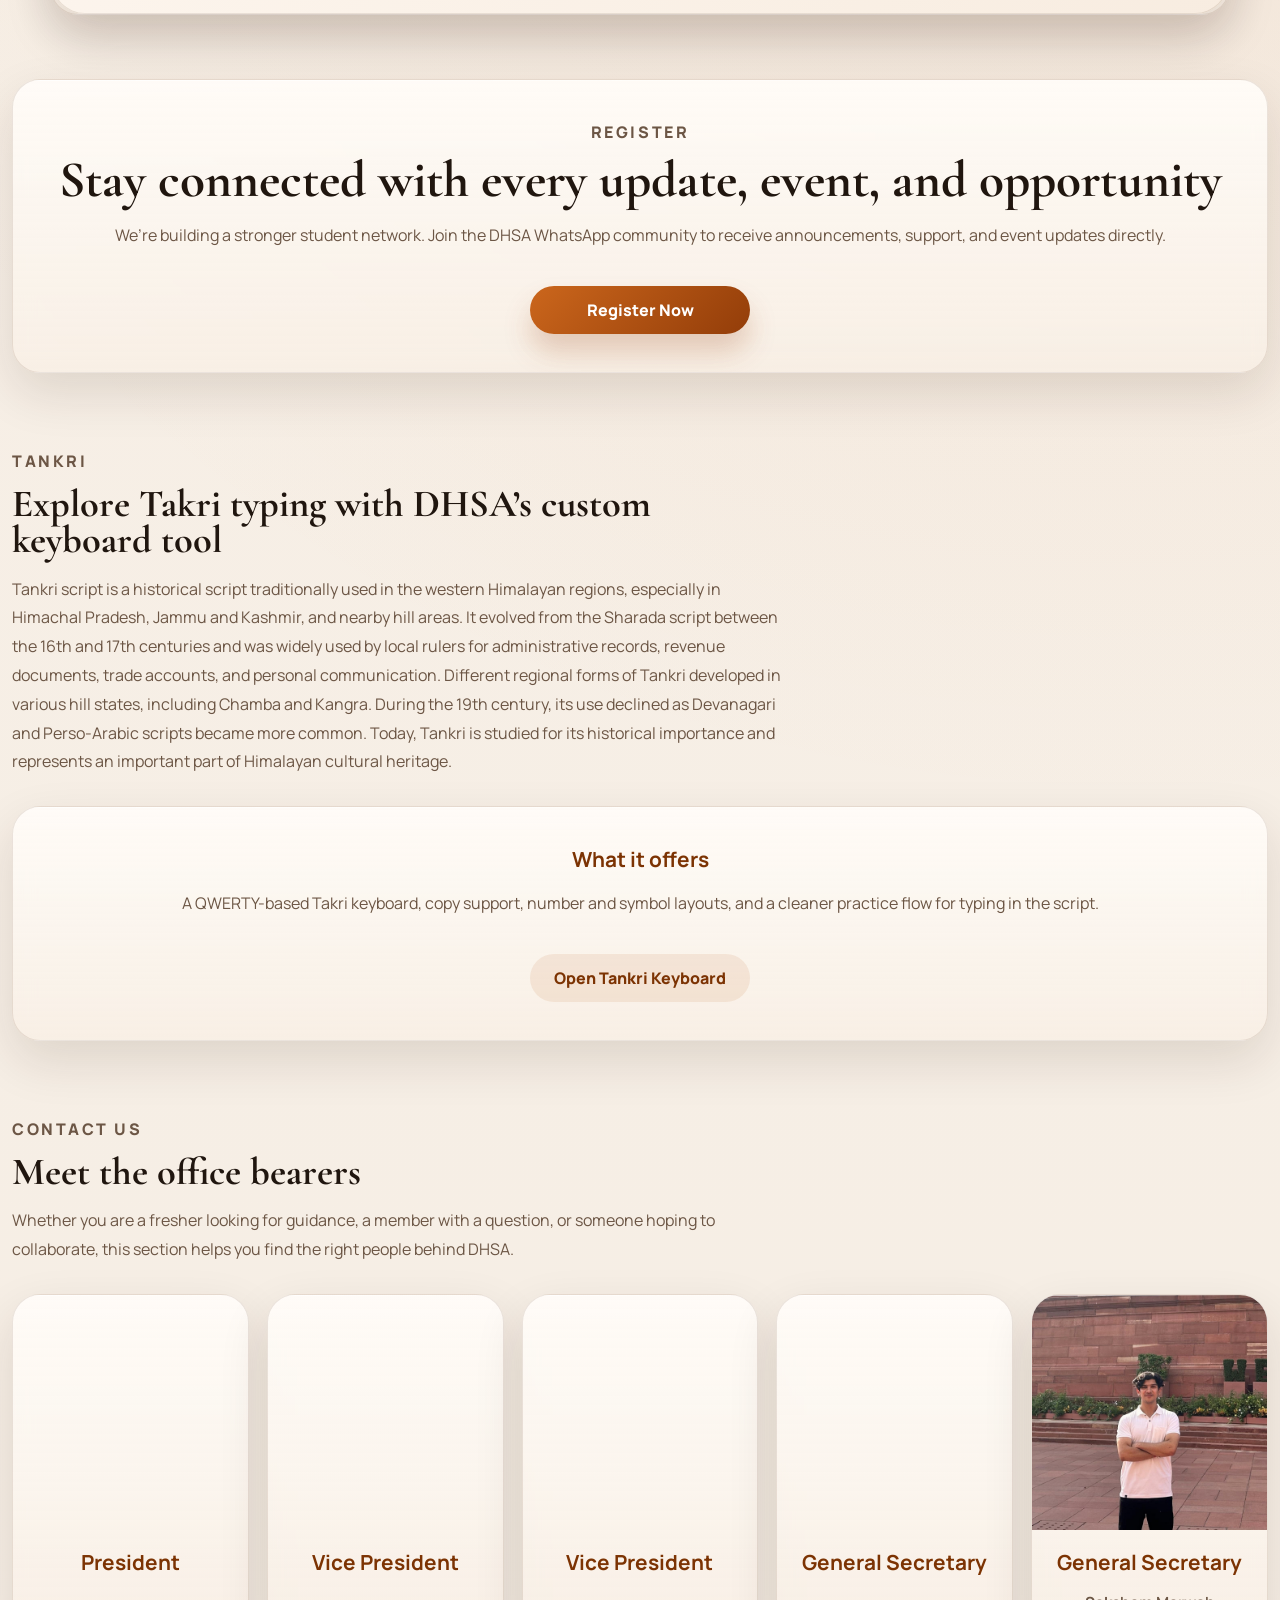
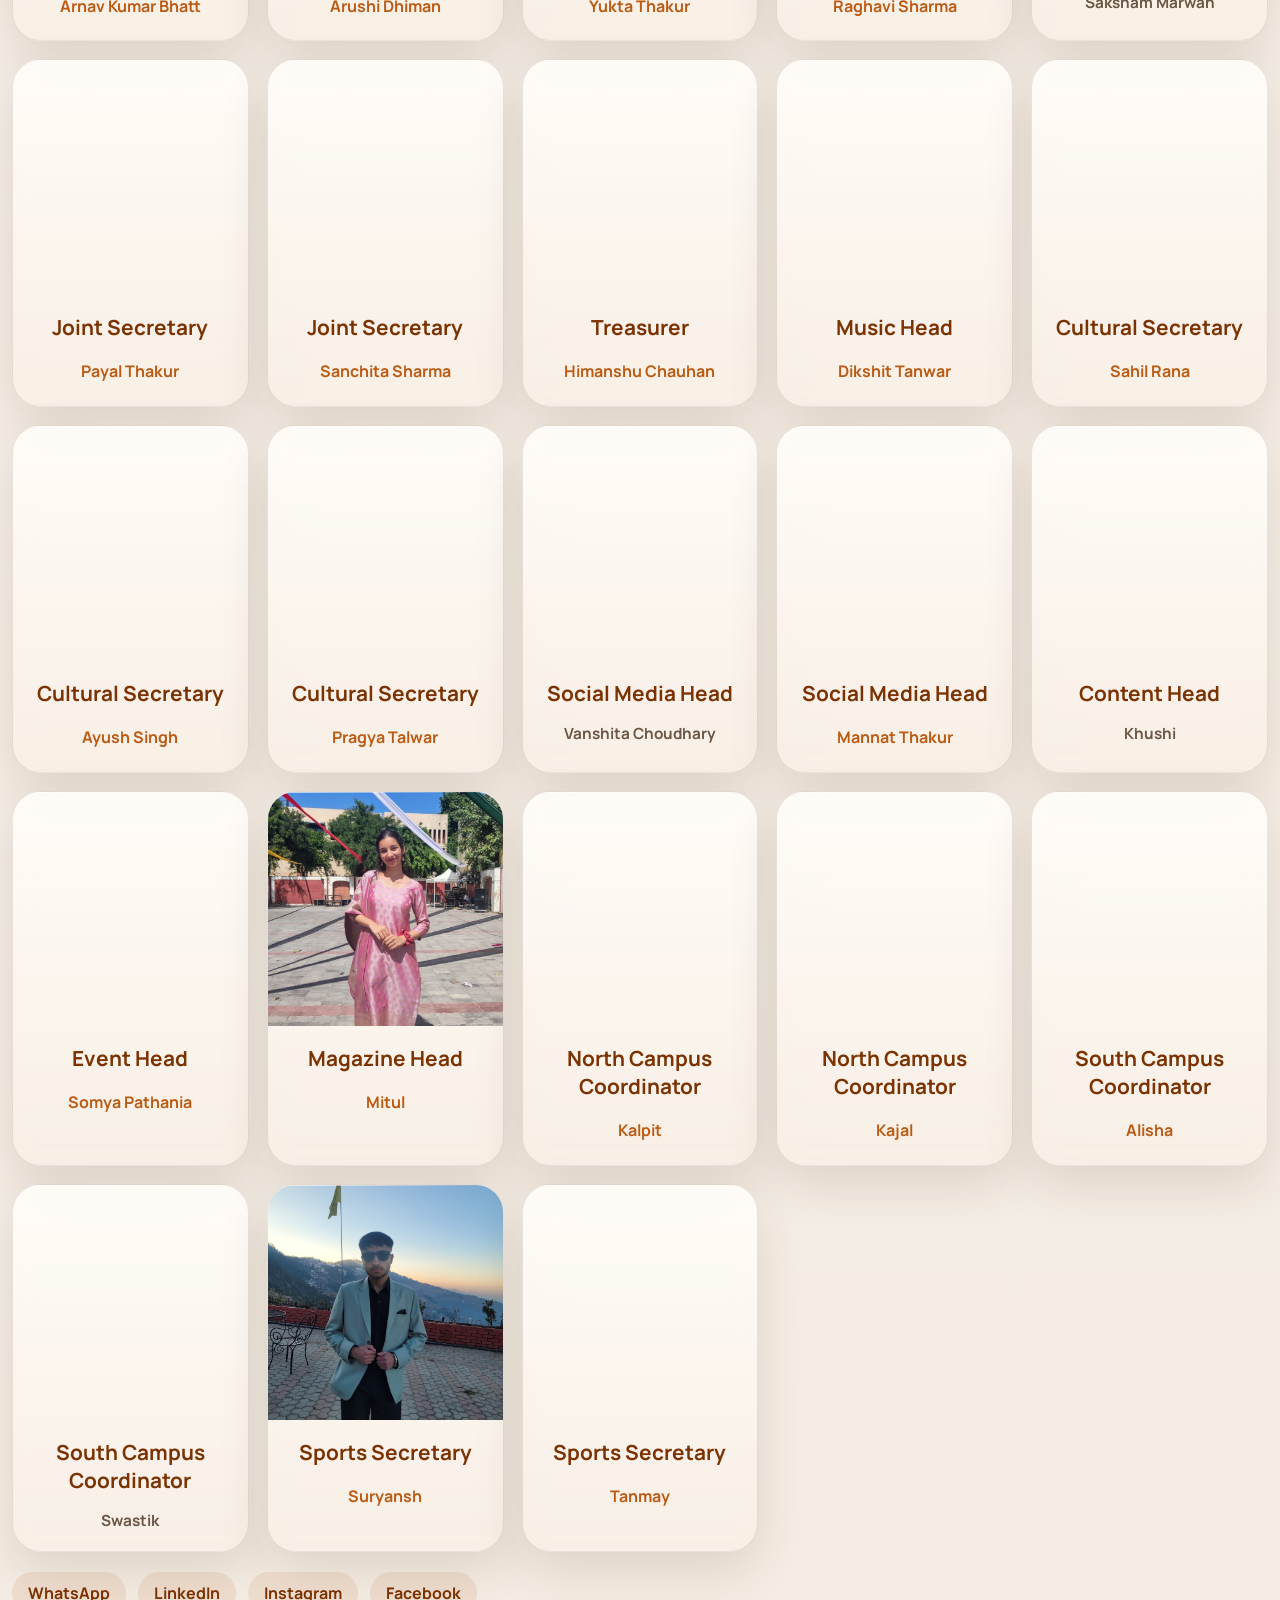
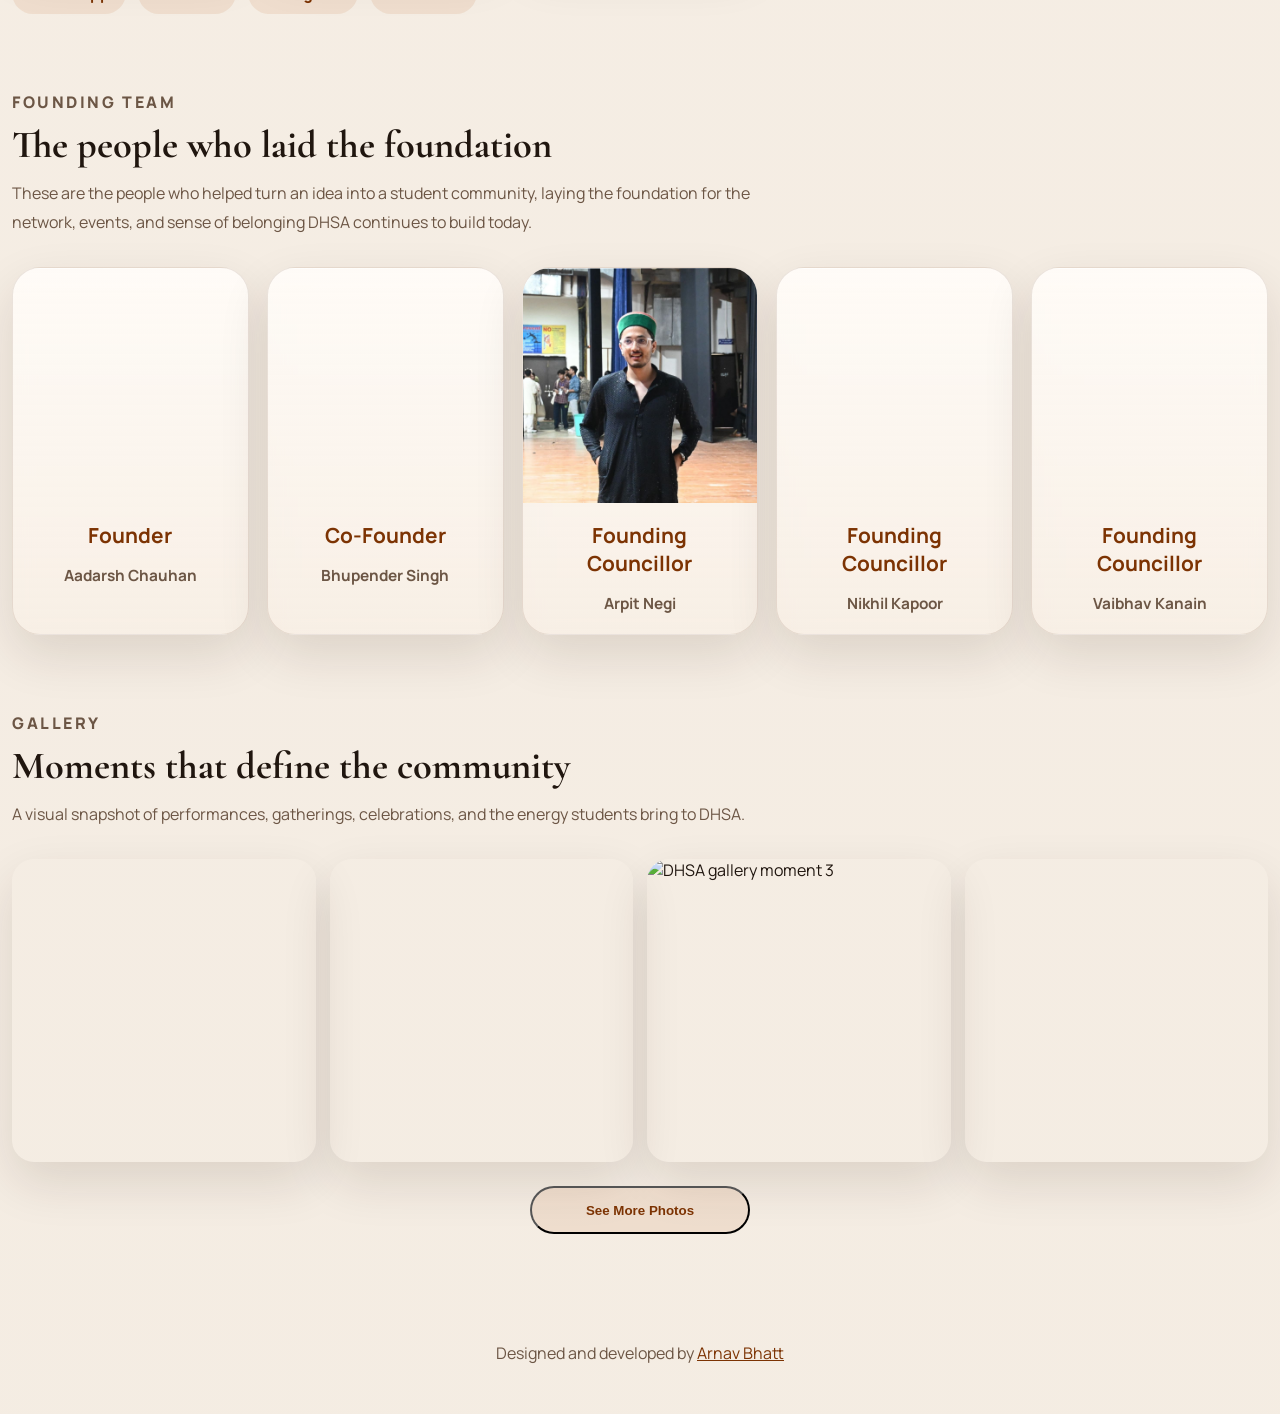
==== commit ca3b5948: "Update index.html" ====
--- a/index.html
+++ b/index.html
@@ -431,7 +431,7 @@
             <div class="gallery-grid" id="gallery-grid">
                 <img src="images/1.JPG" alt="DHSA gallery moment 1" loading="lazy" decoding="async">
                 <img src="images/2.JPG" alt="DHSA gallery moment 2" loading="lazy" decoding="async">
-                <img src="images/8.jpg" alt="DHSA gallery moment 3" loading="lazy" decoding="async">
+                <img src="images/3.jpg" alt="DHSA gallery moment 3" loading="lazy" decoding="async">
                 <img src="images/12.jpg" alt="DHSA gallery moment 4" loading="lazy" decoding="async">
                 <img class="gallery-extra" src="images/18.JPG" alt="DHSA gallery moment 5" loading="lazy" decoding="async" hidden>
                 <img class="gallery-extra" src="images/23.png" alt="DHSA gallery moment 6" loading="lazy" decoding="async" hidden>
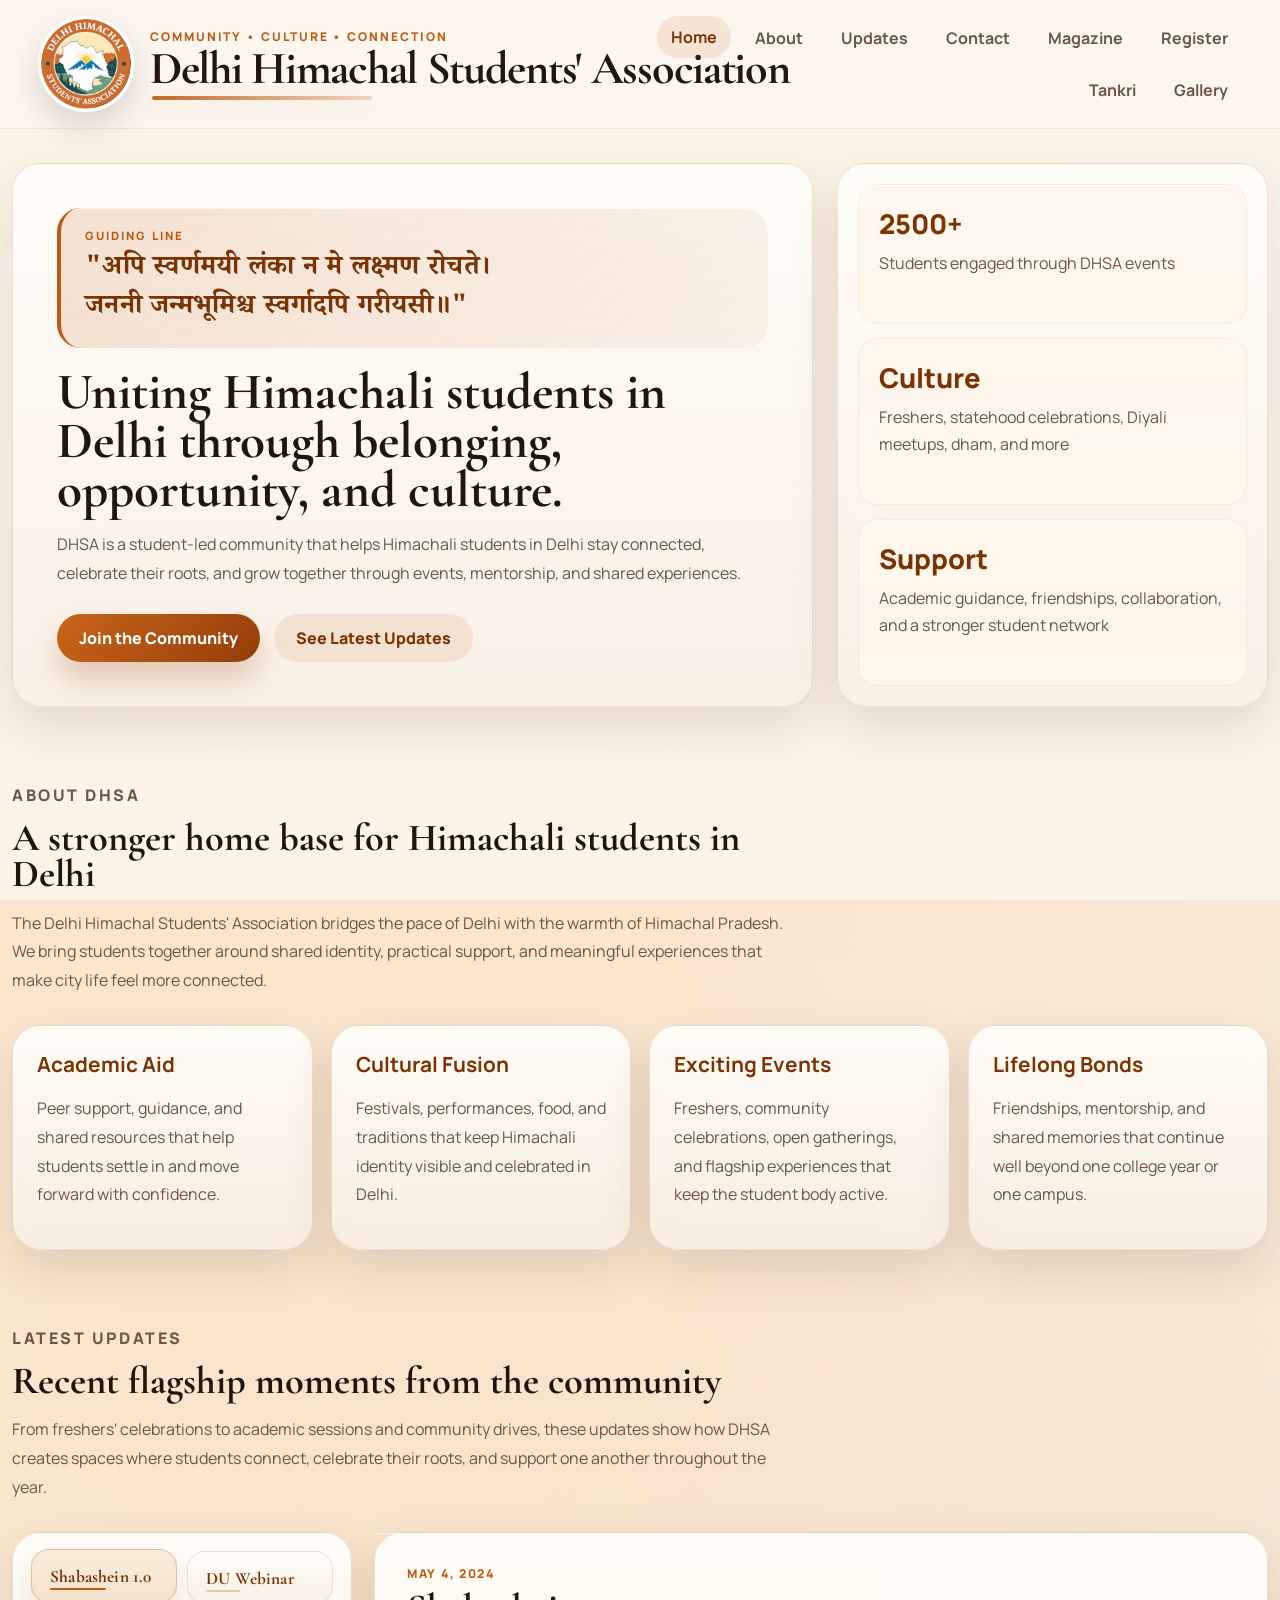
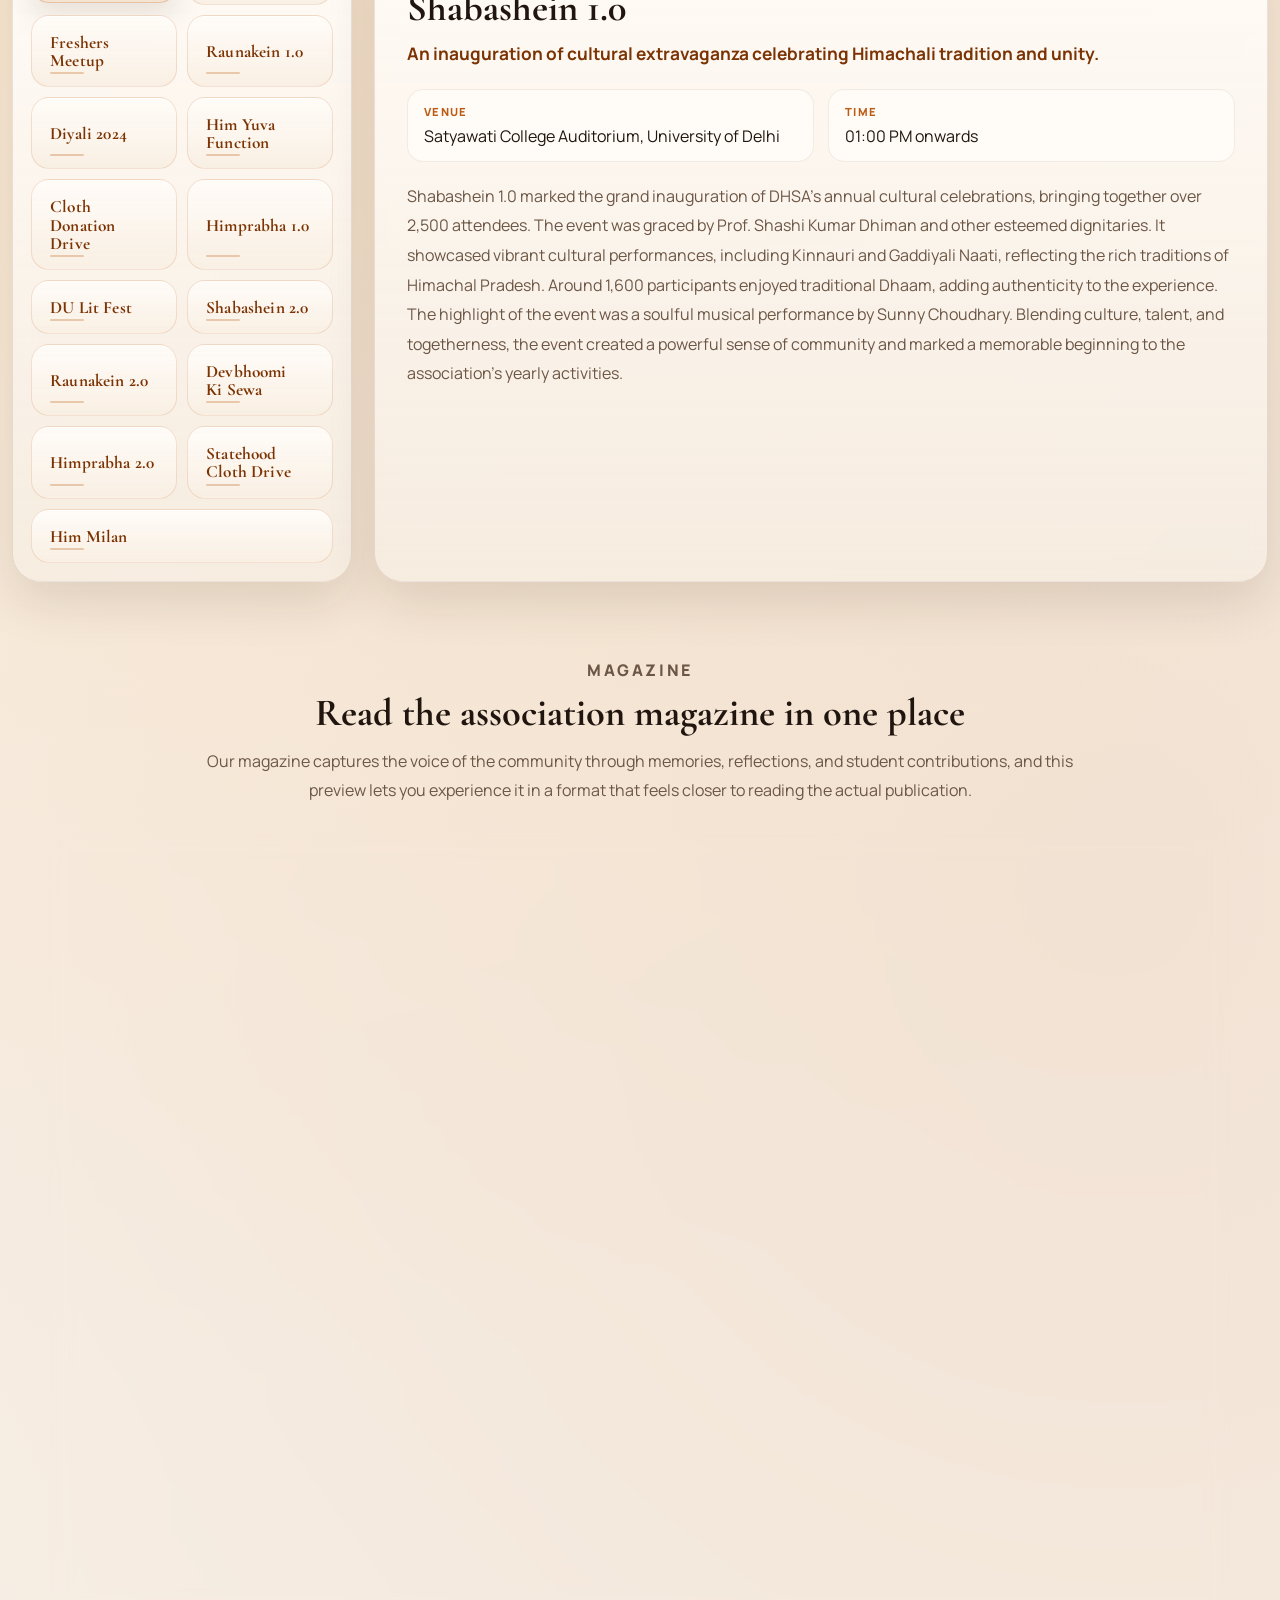
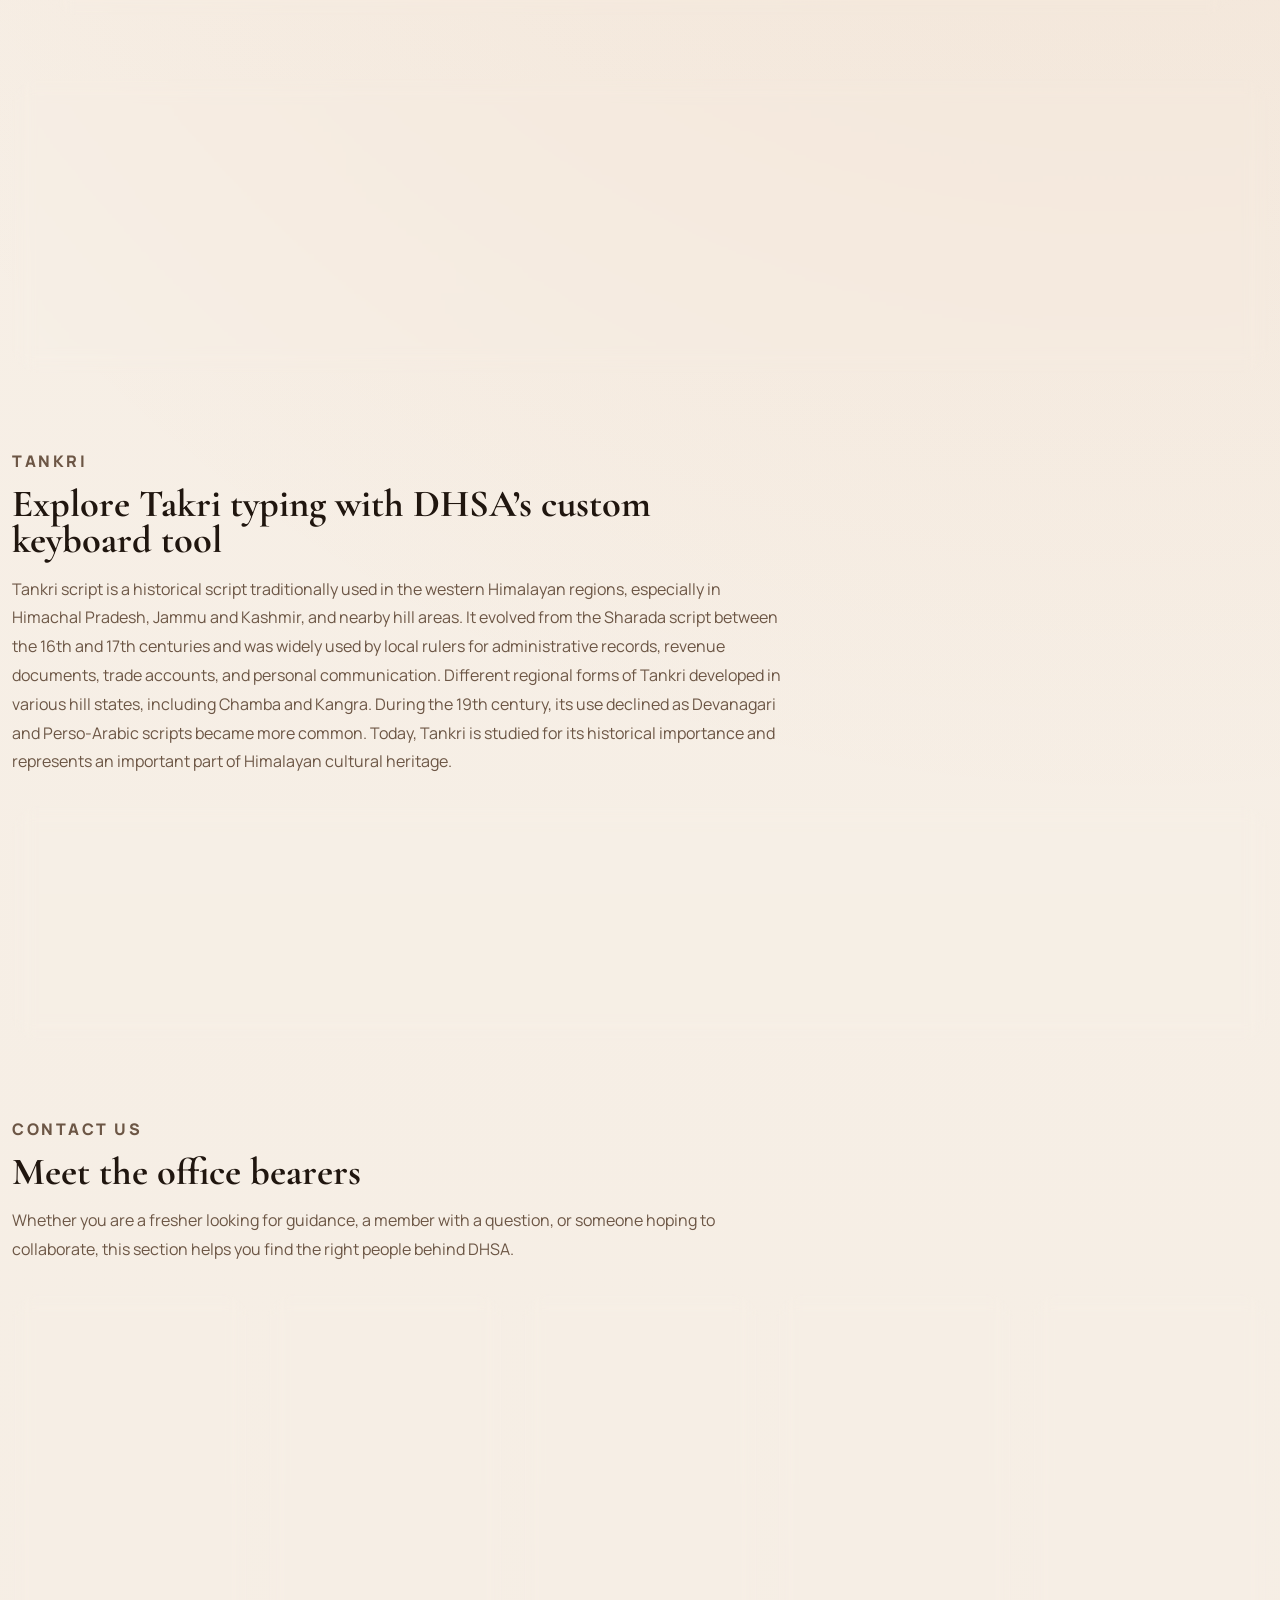
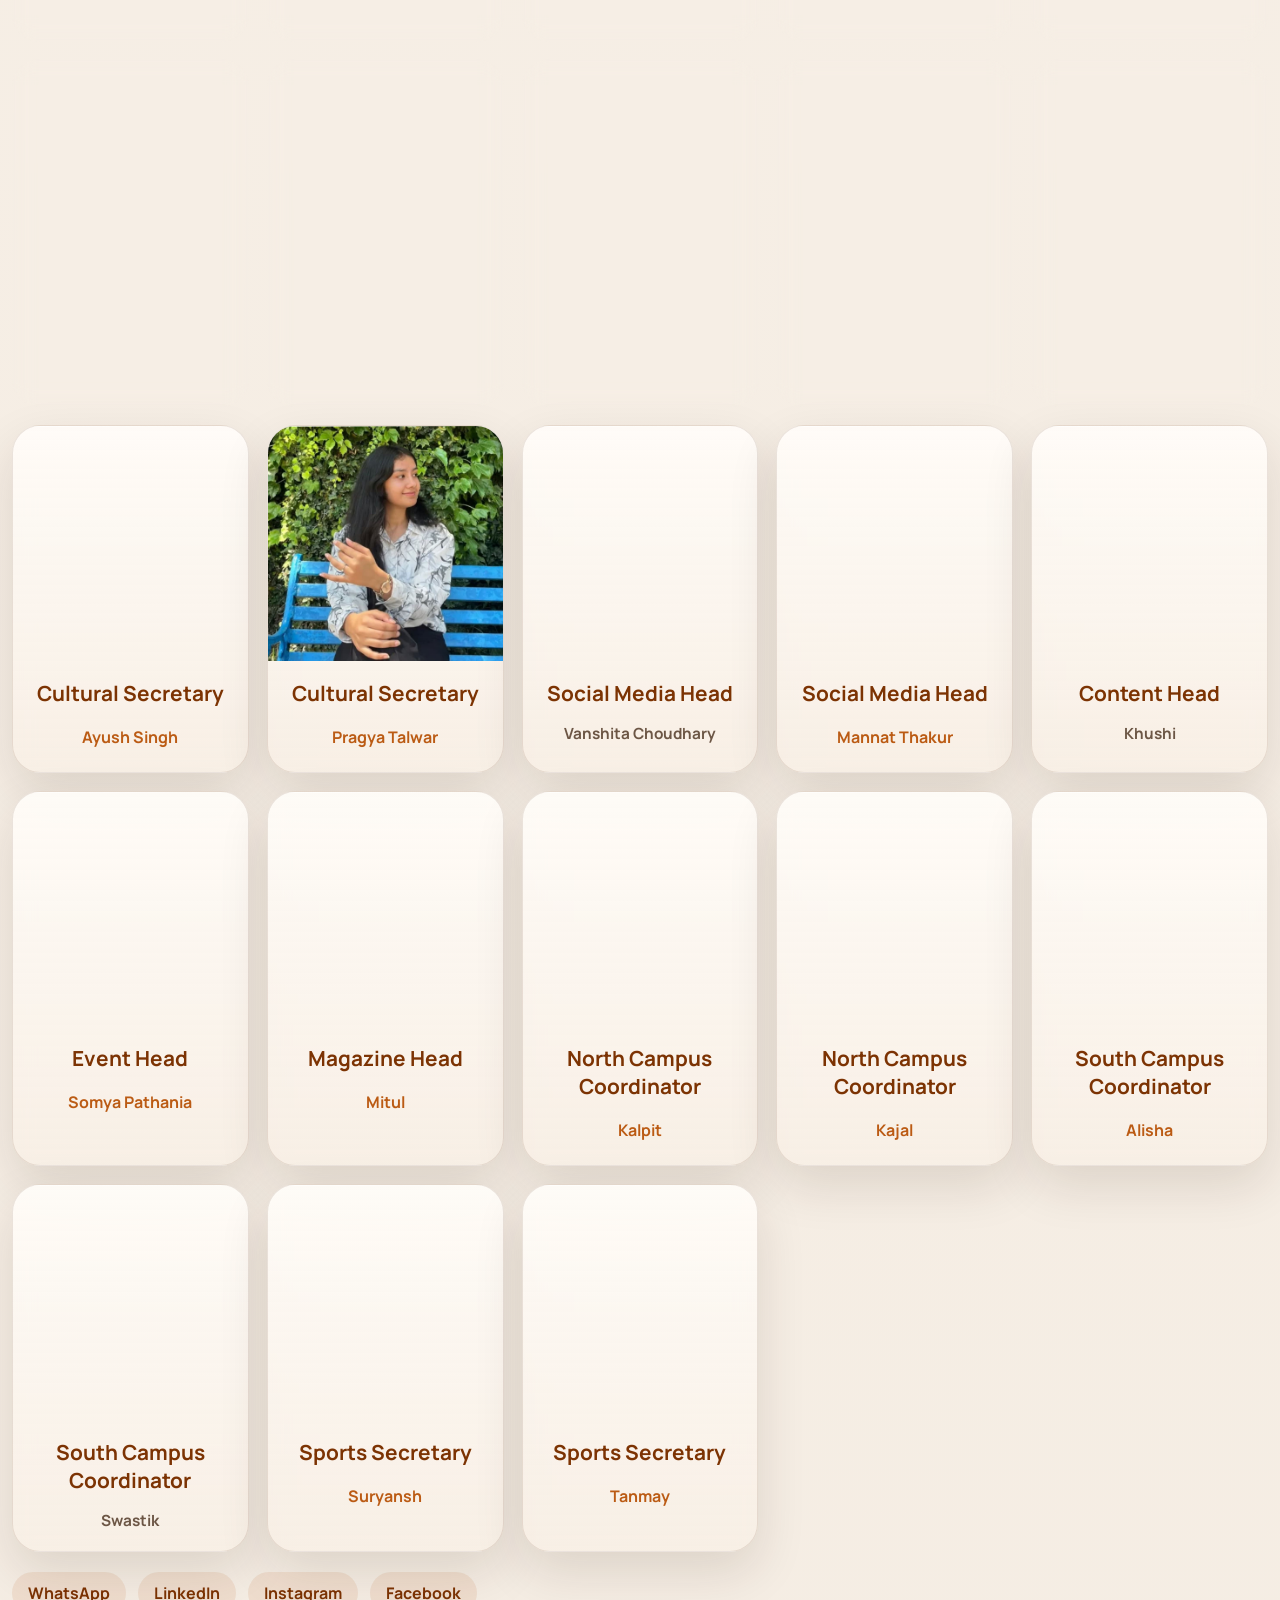
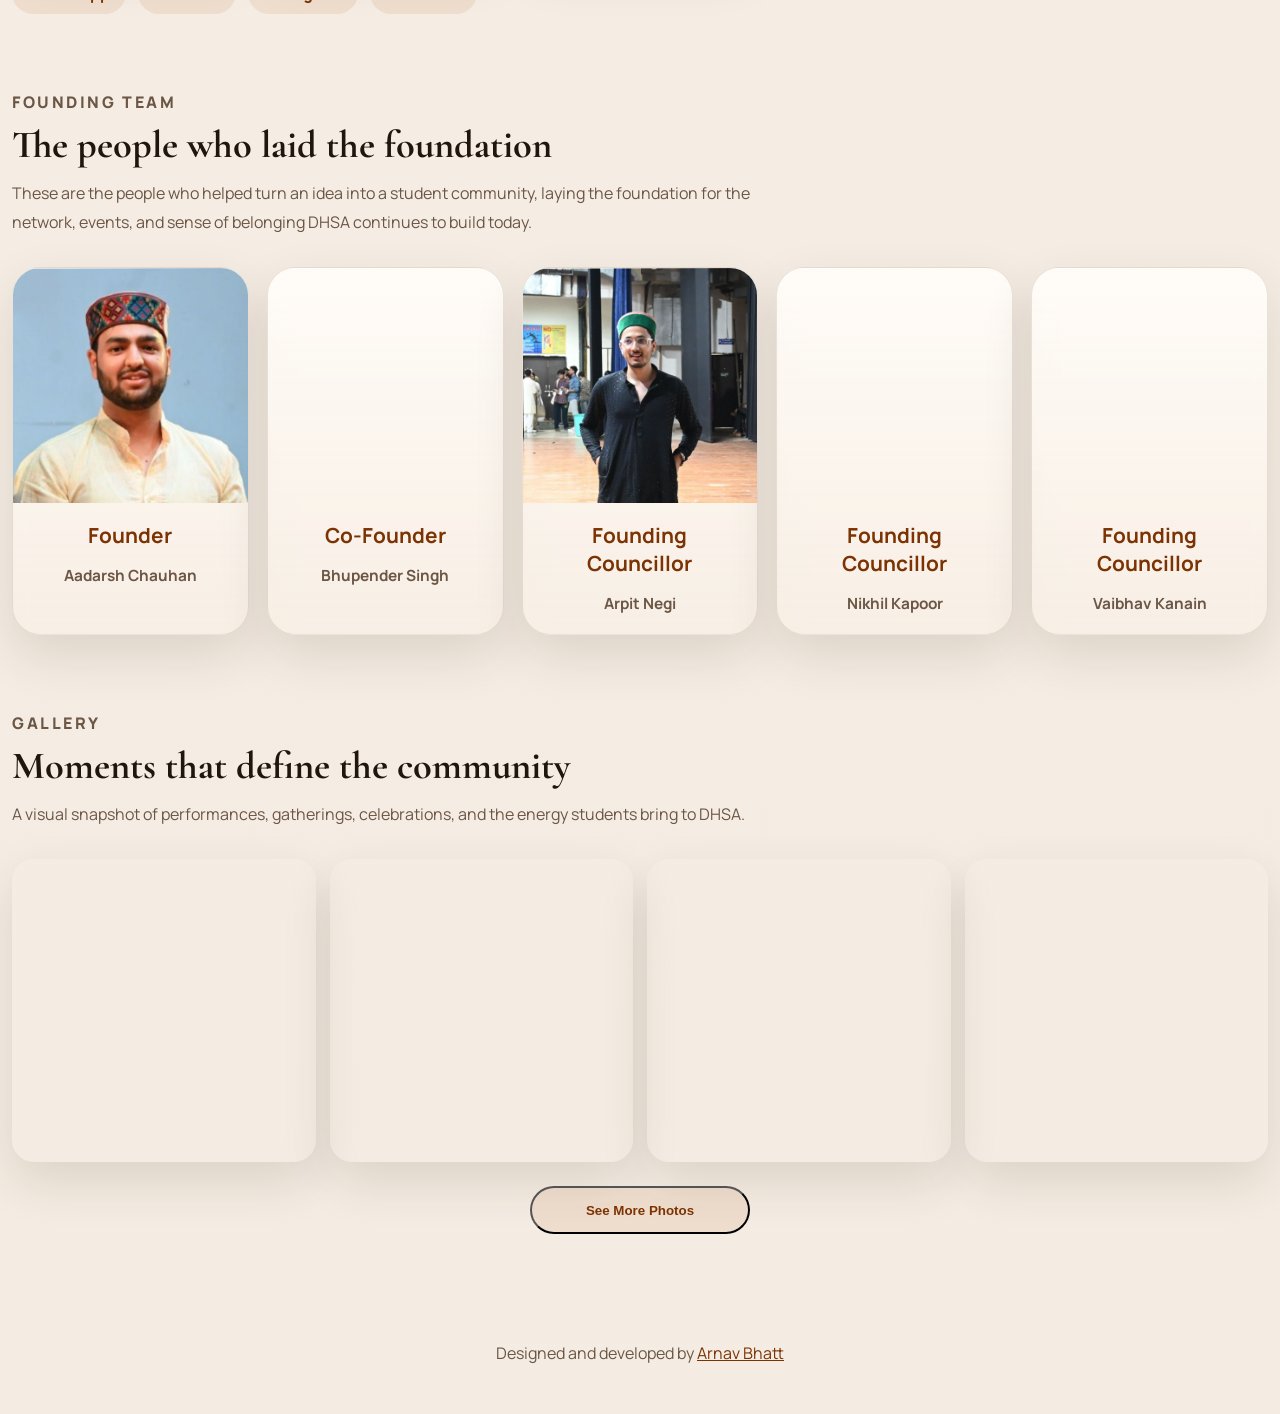
==== commit b34b883e: "Update index.html" ====
--- a/index.html
+++ b/index.html
@@ -431,7 +431,7 @@
             <div class="gallery-grid" id="gallery-grid">
                 <img src="images/1.JPG" alt="DHSA gallery moment 1" loading="lazy" decoding="async">
                 <img src="images/2.JPG" alt="DHSA gallery moment 2" loading="lazy" decoding="async">
-                <img src="images/3.jpg" alt="DHSA gallery moment 3" loading="lazy" decoding="async">
+                <img src="images/3.JPG" alt="DHSA gallery moment 3" loading="lazy" decoding="async">
                 <img src="images/12.jpg" alt="DHSA gallery moment 4" loading="lazy" decoding="async">
                 <img class="gallery-extra" src="images/18.JPG" alt="DHSA gallery moment 5" loading="lazy" decoding="async" hidden>
                 <img class="gallery-extra" src="images/23.png" alt="DHSA gallery moment 6" loading="lazy" decoding="async" hidden>
